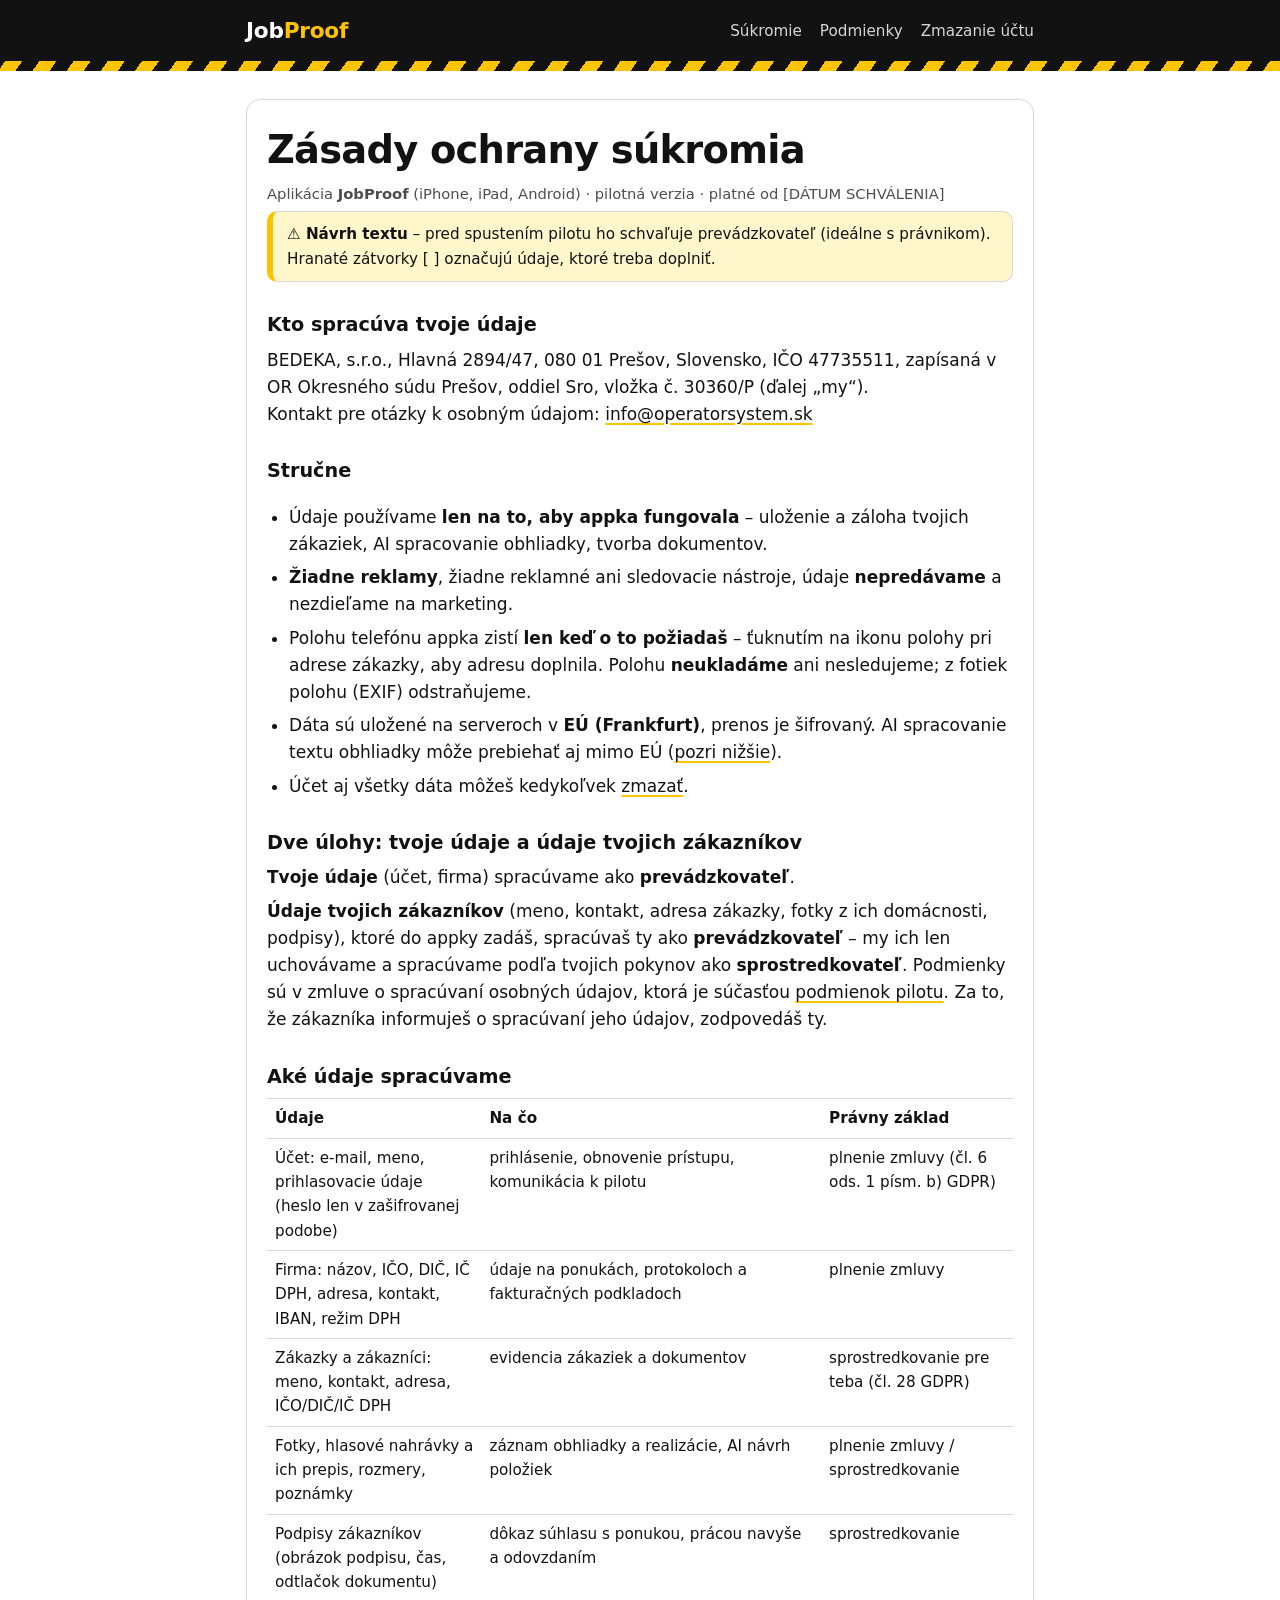
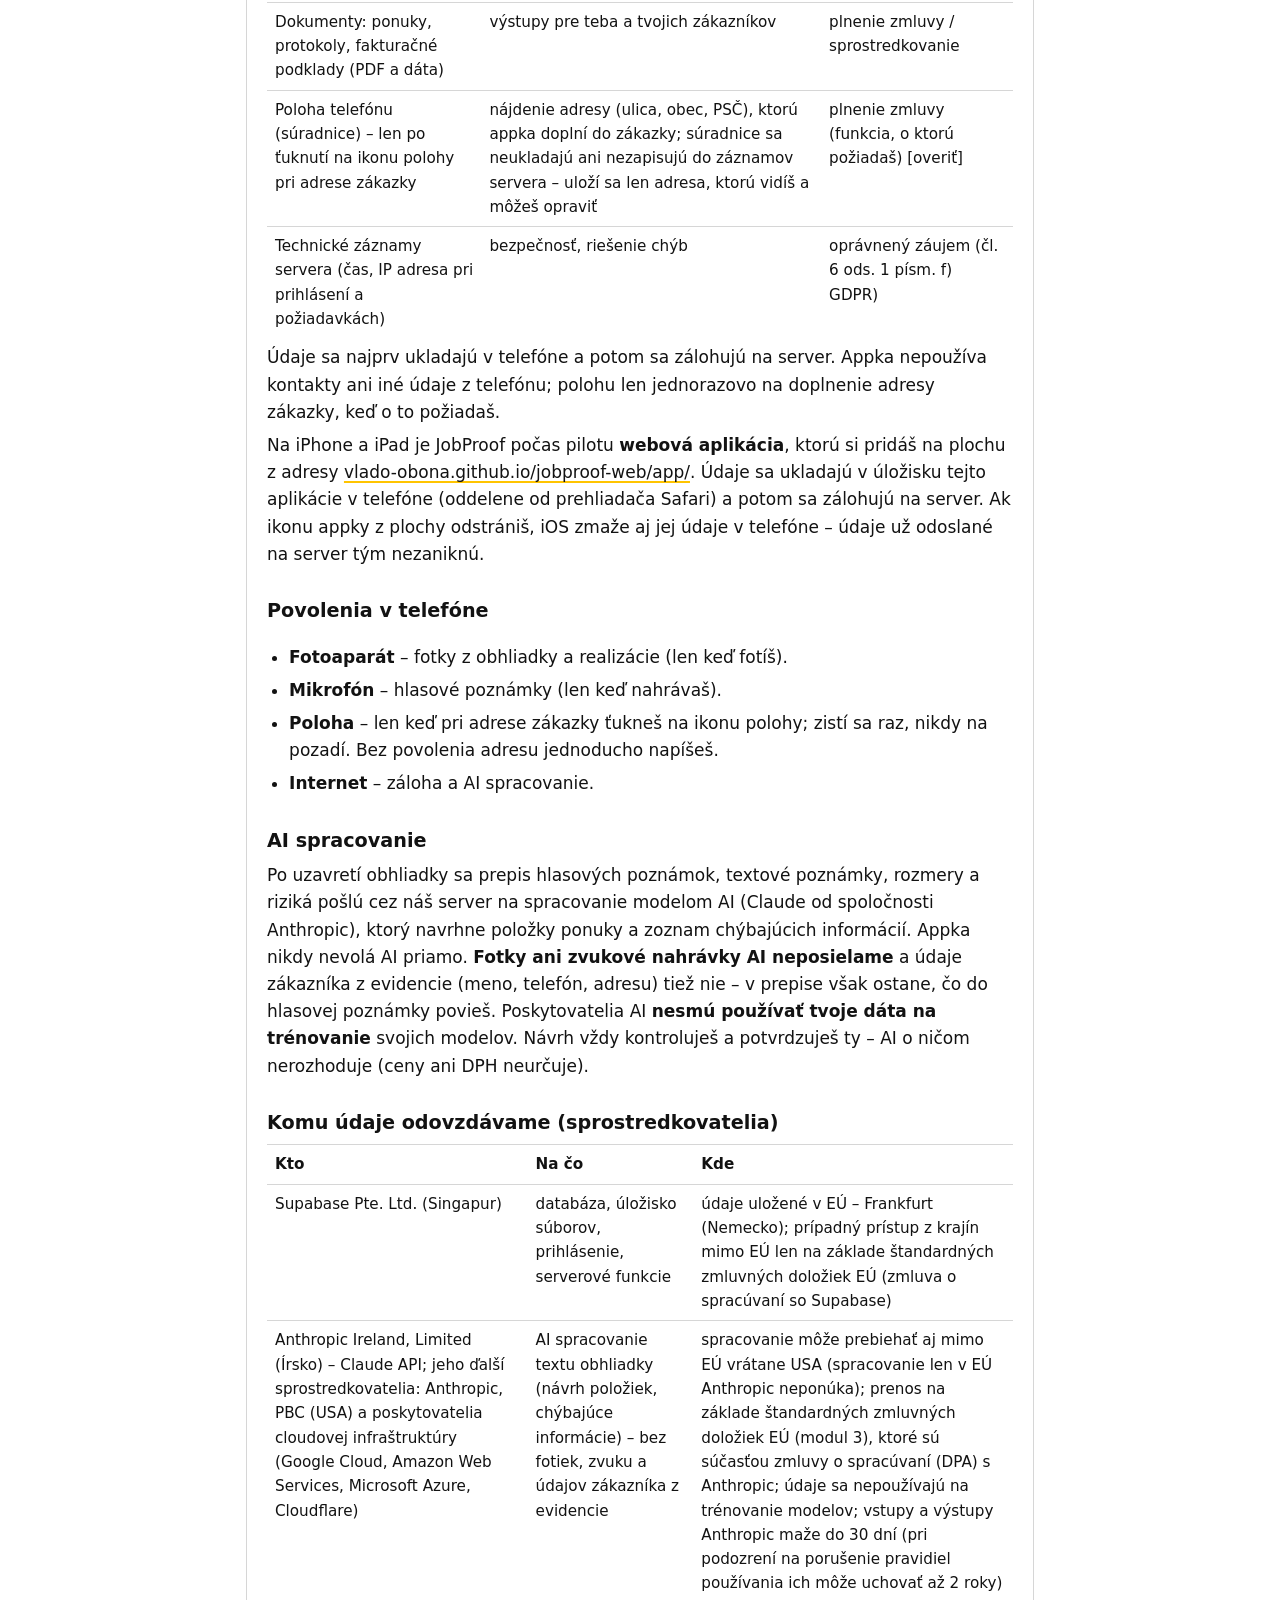
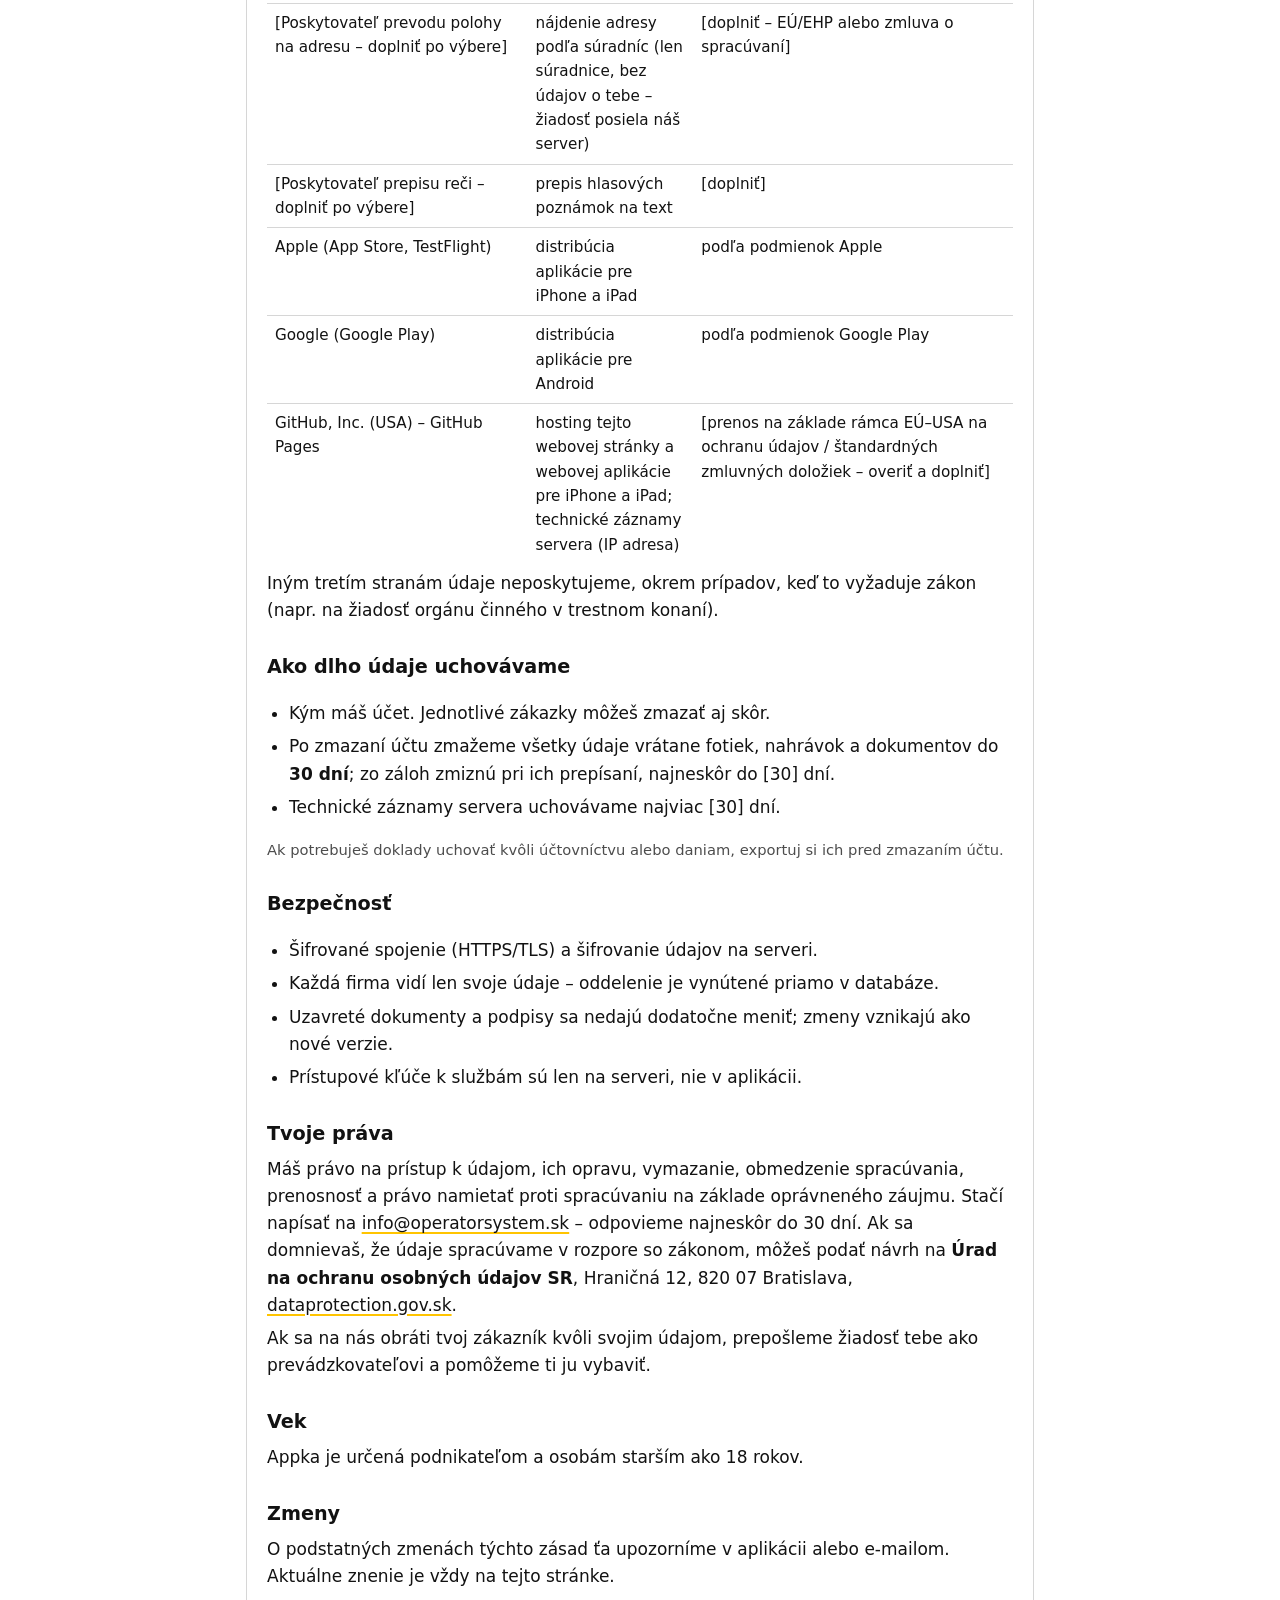
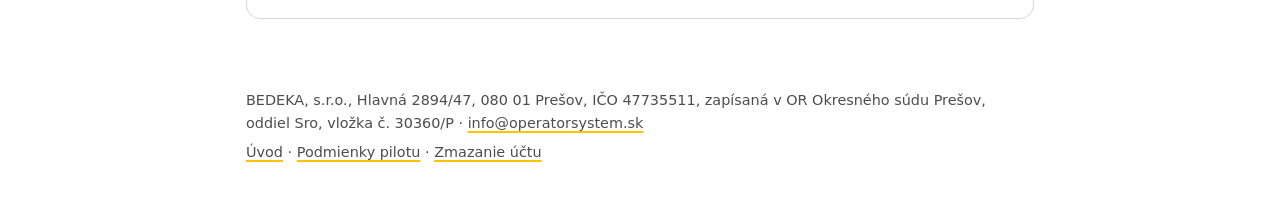
==== sukromie/index.html @ 71c78308 "Merge remote-tracking branch 'origin/main' into ccr-dd66e8f7-szax8w # Conflicts: #	sukromie/index.ht" ====
<!doctype html>
<html lang="sk">
<head>
<meta charset="utf-8">
<meta name="viewport" content="width=device-width, initial-scale=1">
<title>JobProof – zásady ochrany súkromia</title>
<meta name="description" content="Zásady ochrany osobných údajov aplikácie JobProof (BEDEKA, s.r.o.).">
<link rel="stylesheet" href="../assets/style.css">
</head>
<body>
<div class="topbar"><header class="top">
  <a class="logo" href="../">Job<span>Proof</span></a>
  <nav class="links">
    <a href="../sukromie/">Súkromie</a>
    <a href="../vop/">Podmienky</a>
    <a href="../zmazanie-uctu/">Zmazanie účtu</a>
  </nav>
</header></div>
<main>
<div class="card">
<h1>Zásady ochrany súkromia</h1>
<p class="muted">Aplikácia <b>JobProof</b> (iPhone, iPad, Android) · pilotná verzia · platné od [DÁTUM SCHVÁLENIA]</p>
<p class="note"><b>Návrh textu</b> – pred spustením pilotu ho schvaľuje prevádzkovateľ (ideálne s právnikom).
  Hranaté zátvorky [ ] označujú údaje, ktoré treba doplniť.</p>

<h2>Kto spracúva tvoje údaje</h2>
<p>BEDEKA, s.r.o., Hlavná 2894/47, 080 01 Prešov, Slovensko, IČO 47735511, zapísaná v OR Okresného súdu Prešov, oddiel Sro, vložka č. 30360/P (ďalej „my“).<br>
Kontakt pre otázky k osobným údajom: <a href="mailto:info@operatorsystem.sk">info@operatorsystem.sk</a></p>

<h2>Stručne</h2>
<ul>
  <li>Údaje používame <b>len na to, aby appka fungovala</b> – uloženie a záloha tvojich zákaziek, AI spracovanie obhliadky, tvorba dokumentov.</li>
  <li><b>Žiadne reklamy</b>, žiadne reklamné ani sledovacie nástroje, údaje <b>nepredávame</b> a nezdieľame na marketing.</li>
  <li>Polohu telefónu appka zistí <b>len keď o to požiadaš</b> – ťuknutím na ikonu polohy pri adrese zákazky, aby adresu doplnila. Polohu <b>neukladáme</b> ani nesledujeme; z fotiek polohu (EXIF) odstraňujeme.</li>
  <li>Dáta sú uložené na serveroch v <b>EÚ (Frankfurt)</b>, prenos je šifrovaný. AI spracovanie textu obhliadky môže prebiehať aj mimo EÚ (<a href="#ai">pozri nižšie</a>).</li>
  <li>Účet aj všetky dáta môžeš kedykoľvek <a href="../zmazanie-uctu/">zmazať</a>.</li>
</ul>

<h2>Dve úlohy: tvoje údaje a údaje tvojich zákazníkov</h2>
<p><b>Tvoje údaje</b> (účet, firma) spracúvame ako <b>prevádzkovateľ</b>.</p>
<p><b>Údaje tvojich zákazníkov</b> (meno, kontakt, adresa zákazky, fotky z ich domácnosti, podpisy), ktoré do appky zadáš,
  spracúvaš ty ako <b>prevádzkovateľ</b> – my ich len uchovávame a spracúvame podľa tvojich pokynov ako
  <b>sprostredkovateľ</b>. Podmienky sú v zmluve o spracúvaní osobných údajov, ktorá je súčasťou
  <a href="../vop/">podmienok pilotu</a>. Za to, že zákazníka informuješ o spracúvaní jeho údajov, zodpovedáš ty.</p>

<h2>Aké údaje spracúvame</h2>
<div class="table-wrap">
<table>
  <tr><th>Údaje</th><th>Na čo</th><th>Právny základ</th></tr>
  <tr><td>Účet: e-mail, meno, prihlasovacie údaje (heslo len v zašifrovanej podobe)</td><td>prihlásenie, obnovenie prístupu, komunikácia k pilotu</td><td>plnenie zmluvy (čl. 6 ods. 1 písm. b) GDPR)</td></tr>
  <tr><td>Firma: názov, IČO, DIČ, IČ DPH, adresa, kontakt, IBAN, režim DPH</td><td>údaje na ponukách, protokoloch a fakturačných podkladoch</td><td>plnenie zmluvy</td></tr>
  <tr><td>Zákazky a zákazníci: meno, kontakt, adresa, IČO/DIČ/IČ DPH</td><td>evidencia zákaziek a dokumentov</td><td>sprostredkovanie pre teba (čl. 28 GDPR)</td></tr>
  <tr><td>Fotky, hlasové nahrávky a ich prepis, rozmery, poznámky</td><td>záznam obhliadky a realizácie, AI návrh položiek</td><td>plnenie zmluvy / sprostredkovanie</td></tr>
  <tr><td>Podpisy zákazníkov (obrázok podpisu, čas, odtlačok dokumentu)</td><td>dôkaz súhlasu s ponukou, prácou navyše a odovzdaním</td><td>sprostredkovanie</td></tr>
  <tr><td>Dokumenty: ponuky, protokoly, fakturačné podklady (PDF a dáta)</td><td>výstupy pre teba a tvojich zákazníkov</td><td>plnenie zmluvy / sprostredkovanie</td></tr>
  <tr><td>Poloha telefónu (súradnice) – len po ťuknutí na ikonu polohy pri adrese zákazky</td><td>nájdenie adresy (ulica, obec, PSČ), ktorú appka doplní do zákazky; súradnice sa neukladajú ani nezapisujú do záznamov servera – uloží sa len adresa, ktorú vidíš a môžeš opraviť</td><td>plnenie zmluvy (funkcia, o ktorú požiadaš) [overiť]</td></tr>
  <tr><td>Technické záznamy servera (čas, IP adresa pri prihlásení a požiadavkách)</td><td>bezpečnosť, riešenie chýb</td><td>oprávnený záujem (čl. 6 ods. 1 písm. f) GDPR)</td></tr>
</table>
</div>
<p>Údaje sa najprv ukladajú v telefóne a potom sa zálohujú na server. Appka nepoužíva kontakty ani iné údaje z telefónu; polohu len jednorazovo na doplnenie adresy zákazky, keď o to požiadaš.</p>
<p>Na iPhone a iPad je JobProof počas pilotu <b>webová aplikácia</b>, ktorú si pridáš na plochu z adresy
  <a href="../app/">vlado-obona.github.io/jobproof-web/app/</a>. Údaje sa ukladajú v úložisku tejto aplikácie
  v telefóne (oddelene od prehliadača Safari) a potom sa zálohujú na server. Ak ikonu appky z plochy odstrániš,
  iOS zmaže aj jej údaje v telefóne – údaje už odoslané na server tým nezaniknú.</p>

<h2>Povolenia v telefóne</h2>
<ul>
  <li><b>Fotoaparát</b> – fotky z obhliadky a realizácie (len keď fotíš).</li>
  <li><b>Mikrofón</b> – hlasové poznámky (len keď nahrávaš).</li>
  <li><b>Poloha</b> – len keď pri adrese zákazky ťukneš na ikonu polohy; zistí sa raz, nikdy na pozadí. Bez povolenia adresu jednoducho napíšeš.</li>
  <li><b>Internet</b> – záloha a AI spracovanie.</li>
</ul>

<h2 id="ai">AI spracovanie</h2>
<p>Po uzavretí obhliadky sa prepis hlasových poznámok, textové poznámky, rozmery a riziká pošlú cez náš server na
  spracovanie modelom AI (Claude od spoločnosti Anthropic), ktorý navrhne položky ponuky a zoznam chýbajúcich
  informácií. Appka nikdy nevolá AI priamo. <b>Fotky ani zvukové nahrávky AI neposielame</b> a údaje zákazníka
  z evidencie (meno, telefón, adresu) tiež nie – v prepise však ostane, čo do hlasovej poznámky povieš.
  Poskytovatelia AI <b>nesmú používať tvoje dáta na trénovanie</b> svojich modelov. Návrh vždy kontroluješ
  a potvrdzuješ ty – AI o ničom nerozhoduje (ceny ani DPH neurčuje).</p>

<h2>Komu údaje odovzdávame (sprostredkovatelia)</h2>
<div class="table-wrap">
<table>
  <tr><th>Kto</th><th>Na čo</th><th>Kde</th></tr>
  <tr><td>Supabase Pte. Ltd. (Singapur)</td><td>databáza, úložisko súborov, prihlásenie, serverové funkcie</td><td>údaje uložené v EÚ – Frankfurt (Nemecko); prípadný prístup z krajín mimo EÚ len na základe štandardných zmluvných doložiek EÚ (zmluva o spracúvaní so Supabase)</td></tr>
  <tr><td>Anthropic Ireland, Limited (Írsko) – Claude API; jeho ďalší sprostredkovatelia: Anthropic, PBC (USA) a poskytovatelia cloudovej infraštruktúry (Google Cloud, Amazon Web Services, Microsoft Azure, Cloudflare)</td><td>AI spracovanie textu obhliadky (návrh položiek, chýbajúce informácie) – bez fotiek, zvuku a údajov zákazníka z evidencie</td><td>spracovanie môže prebiehať aj mimo EÚ vrátane USA (spracovanie len v EÚ Anthropic neponúka); prenos na základe štandardných zmluvných doložiek EÚ (modul 3), ktoré sú súčasťou zmluvy o spracúvaní (DPA) s Anthropic; údaje sa nepoužívajú na trénovanie modelov; vstupy a výstupy Anthropic maže do 30 dní (pri podozrení na porušenie pravidiel používania ich môže uchovať až 2 roky)</td></tr>
  <tr><td>[Poskytovateľ prevodu polohy na adresu – doplniť po výbere]</td><td>nájdenie adresy podľa súradníc (len súradnice, bez údajov o tebe – žiadosť posiela náš server)</td><td>[doplniť – EÚ/EHP alebo zmluva o spracúvaní]</td></tr>
  <tr><td>[Poskytovateľ prepisu reči – doplniť po výbere]</td><td>prepis hlasových poznámok na text</td><td>[doplniť]</td></tr>
  <tr><td>Apple (App Store, TestFlight)</td><td>distribúcia aplikácie pre iPhone a iPad</td><td>podľa podmienok Apple</td></tr>
  <tr><td>Google (Google Play)</td><td>distribúcia aplikácie pre Android</td><td>podľa podmienok Google Play</td></tr>
  <tr><td>GitHub, Inc. (USA) – GitHub Pages</td><td>hosting tejto webovej stránky a webovej aplikácie pre iPhone a iPad; technické záznamy servera (IP adresa)</td><td>[prenos na základe rámca EÚ–USA na ochranu údajov / štandardných zmluvných doložiek – overiť a doplniť]</td></tr>
</table>
</div>
<p>Iným tretím stranám údaje neposkytujeme, okrem prípadov, keď to vyžaduje zákon (napr. na žiadosť orgánu činného v trestnom konaní).</p>

<h2>Ako dlho údaje uchovávame</h2>
<ul>
  <li>Kým máš účet. Jednotlivé zákazky môžeš zmazať aj skôr.</li>
  <li>Po zmazaní účtu zmažeme všetky údaje vrátane fotiek, nahrávok a dokumentov do <b>30 dní</b>; zo záloh zmiznú pri ich prepísaní, najneskôr do [30] dní.</li>
  <li>Technické záznamy servera uchovávame najviac [30] dní.</li>
</ul>
<p class="muted">Ak potrebuješ doklady uchovať kvôli účtovníctvu alebo daniam, exportuj si ich pred zmazaním účtu.</p>

<h2>Bezpečnosť</h2>
<ul>
  <li>Šifrované spojenie (HTTPS/TLS) a šifrovanie údajov na serveri.</li>
  <li>Každá firma vidí len svoje údaje – oddelenie je vynútené priamo v databáze.</li>
  <li>Uzavreté dokumenty a podpisy sa nedajú dodatočne meniť; zmeny vznikajú ako nové verzie.</li>
  <li>Prístupové kľúče k službám sú len na serveri, nie v aplikácii.</li>
</ul>

<h2>Tvoje práva</h2>
<p>Máš právo na prístup k údajom, ich opravu, vymazanie, obmedzenie spracúvania, prenosnosť a právo namietať proti
  spracúvaniu na základe oprávneného záujmu. Stačí napísať na <a href="mailto:info@operatorsystem.sk">info@operatorsystem.sk</a>
  – odpovieme najneskôr do 30 dní. Ak sa domnievaš, že údaje spracúvame v rozpore so zákonom, môžeš podať návrh na
  <b>Úrad na ochranu osobných údajov SR</b>, Hraničná 12, 820 07 Bratislava, <a href="https://dataprotection.gov.sk">dataprotection.gov.sk</a>.</p>
<p>Ak sa na nás obráti tvoj zákazník kvôli svojim údajom, prepošleme žiadosť tebe ako prevádzkovateľovi a pomôžeme ti ju vybaviť.</p>

<h2>Vek</h2>
<p>Appka je určená podnikateľom a osobám starším ako 18 rokov.</p>

<h2>Zmeny</h2>
<p>O podstatných zmenách týchto zásad ťa upozorníme v aplikácii alebo e-mailom. Aktuálne znenie je vždy na tejto stránke.</p>
</div>
</main>
<footer class="bottom">
  <p>BEDEKA, s.r.o., Hlavná 2894/47, 080 01 Prešov, IČO 47735511, zapísaná v OR Okresného súdu Prešov, oddiel Sro, vložka č. 30360/P · <a href="mailto:info@operatorsystem.sk">info@operatorsystem.sk</a></p>
  <p><a href="../">Úvod</a> · <a href="../vop/">Podmienky pilotu</a> · <a href="../zmazanie-uctu/">Zmazanie účtu</a></p>
</footer>
</body>
</html>
---- assets/style.css ----
/* JobProof – paleta R13 (HANDOFF 4.8): čierna / signálna žltá / biela.
   Pravidlá: na žltej vždy čierny text; nikdy žltý text na bielom (kontrast ~1,6:1);
   žltý text/logo iba na čiernej; odkazy = text v farbe písma so žltým podčiarknutím. */
:root {
  --accent: #ffc400;        /* signálna žltá – tlačidlá, kroky, pásy, podčiarknutia */
  --accent-ink: #121212;    /* text na žltej */
  --accent-hover: #e6b000;
  --bar: #121212;           /* horná lišta (aj v tmavom režime) */
  --bar-ink: #ffffff;
  --bar-muted: #d6d6d6;
  --ink: #121212;
  --muted: #4d4d4d;         /* kontrast 8,5:1 na bielom */
  --bg: #ffffff;
  --card: #ffffff;
  --card-alt: #f2f2f2;
  --line: #d6d6d6;
  --note-bg: #fff6cc;
  --error: #d32f2f;
}
@media (prefers-color-scheme: dark) {
  :root {
    --ink: #ffffff;
    --muted: #bdbdbd;
    --bg: #121212;
    --card: #1e1e1e;
    --card-alt: #1e1e1e;
    --line: #3a3a3a;
    --note-bg: #2a2410;
  }
}
* { box-sizing: border-box; }
html { -webkit-text-size-adjust: 100%; }
body {
  margin: 0;
  font: 17px/1.6 system-ui, -apple-system, "Segoe UI", Roboto, sans-serif;
  color: var(--ink);
  background: var(--bg);
}
a {
  color: var(--ink);
  text-decoration: underline;
  text-decoration-color: var(--accent);
  text-decoration-thickness: 2px;
  text-underline-offset: 3px;
}
a:hover { text-decoration-thickness: 4px; }
/* fokus: v farbe textu (žltý rámik na bielom by bol nečitateľný), žltý len na čiernej lište */
a:focus-visible, .btn:focus-visible { outline: 3px solid var(--ink); outline-offset: 2px; }
.topbar a:focus-visible { outline-color: var(--accent); }

/* horná lišta: čierna + žlto-čierny výstražný pás (len dekor) */
.topbar { background: var(--bar); color: var(--bar-ink); }
.topbar::after {
  content: "";
  display: block;
  height: 10px;
  background: repeating-linear-gradient(-55deg, var(--accent) 0 14px, var(--bar) 14px 28px);
}
header.top, footer.bottom, main { max-width: 820px; margin: 0 auto; padding-left: 16px; padding-right: 16px; }
header.top { display: flex; align-items: center; justify-content: space-between; gap: 12px; padding-top: 14px; padding-bottom: 12px; }
.logo { font-weight: 800; font-size: 1.35rem; letter-spacing: -.01em; color: var(--bar-ink); text-decoration: none; }
.logo span { color: var(--accent); }            /* žltá len na čiernej lište */
nav.links { display: flex; flex-wrap: wrap; justify-content: flex-end; gap: 4px 18px; font-size: .95rem; }
nav.links a { color: var(--bar-muted); text-decoration: none; }
nav.links a:hover { color: var(--accent); }

main { padding-top: 12px; padding-bottom: 40px; }
.card { background: var(--card); border: 1px solid var(--line); border-radius: 14px; padding: 22px 20px; margin: 16px 0; }
h1 { font-size: clamp(1.7rem, 5vw, 2.4rem); line-height: 1.15; margin: 6px 0 10px; letter-spacing: -.02em; }
h2 { font-size: 1.2rem; margin: 28px 0 6px; }
h3 { font-size: 1.02rem; margin: 18px 0 4px; }
p, li { margin: 6px 0; }
ul, ol { padding-left: 1.3em; }
.muted { color: var(--muted); font-size: .92rem; }
.lead { font-size: 1.12rem; color: var(--muted); }
/* upozornenie: nie len farbou – ikona + žltý pás vľavo */
.note { background: var(--note-bg); border: 1px solid var(--line); border-left: 6px solid var(--accent); border-radius: 10px; padding: 10px 14px; font-size: .95rem; color: var(--ink); }
.note::before { content: "⚠\FE0E  "; font-weight: 700; }
.btn {
  display: inline-block;
  background: var(--accent);
  color: var(--accent-ink);
  text-decoration: none;
  font-weight: 700;
  padding: 14px 22px;
  border-radius: 12px;
  min-height: 48px;
}
.btn:hover { background: var(--accent-hover); }
.grid { display: grid; grid-template-columns: repeat(auto-fit, minmax(220px, 1fr)); gap: 12px; }
.grid .card { margin: 0; padding: 16px; background: var(--card-alt); }
.grid h3 { margin-top: 0; }
.steps { counter-reset: s; list-style: none; padding: 0; }
.steps li { counter-increment: s; position: relative; padding-left: 2.2em; margin: 10px 0; }
.steps li::before { content: counter(s); position: absolute; left: 0; top: .05em; width: 1.6em; height: 1.6em; border-radius: 50%; background: var(--accent); color: var(--accent-ink); font-weight: 700; font-size: .85rem; display: grid; place-items: center; }
.table-wrap { overflow-x: auto; }
table { border-collapse: collapse; width: 100%; font-size: .95rem; }
th, td { text-align: left; vertical-align: top; padding: 7px 8px; border-top: 1px solid var(--line); }
th { font-weight: 650; }
footer.bottom { padding-top: 8px; padding-bottom: 32px; color: var(--muted); font-size: .9rem; }
footer.bottom a { color: var(--muted); }
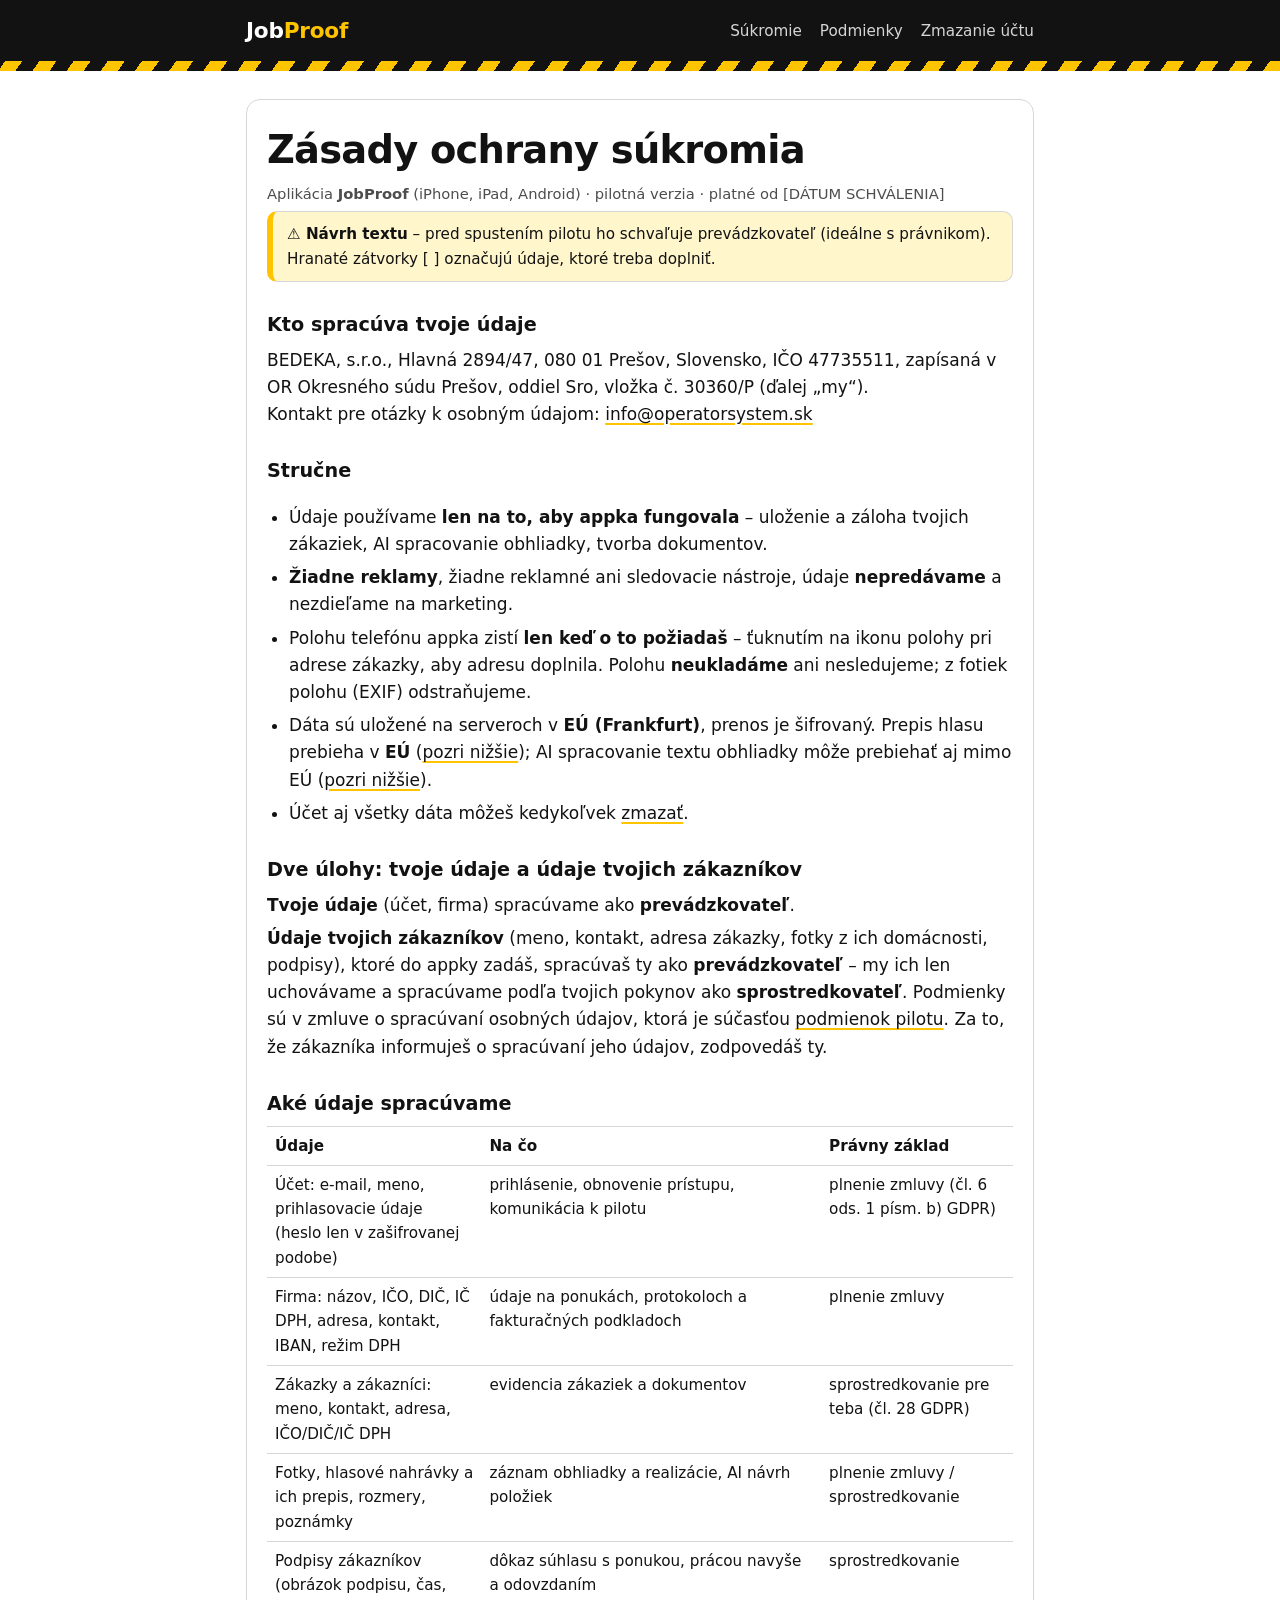
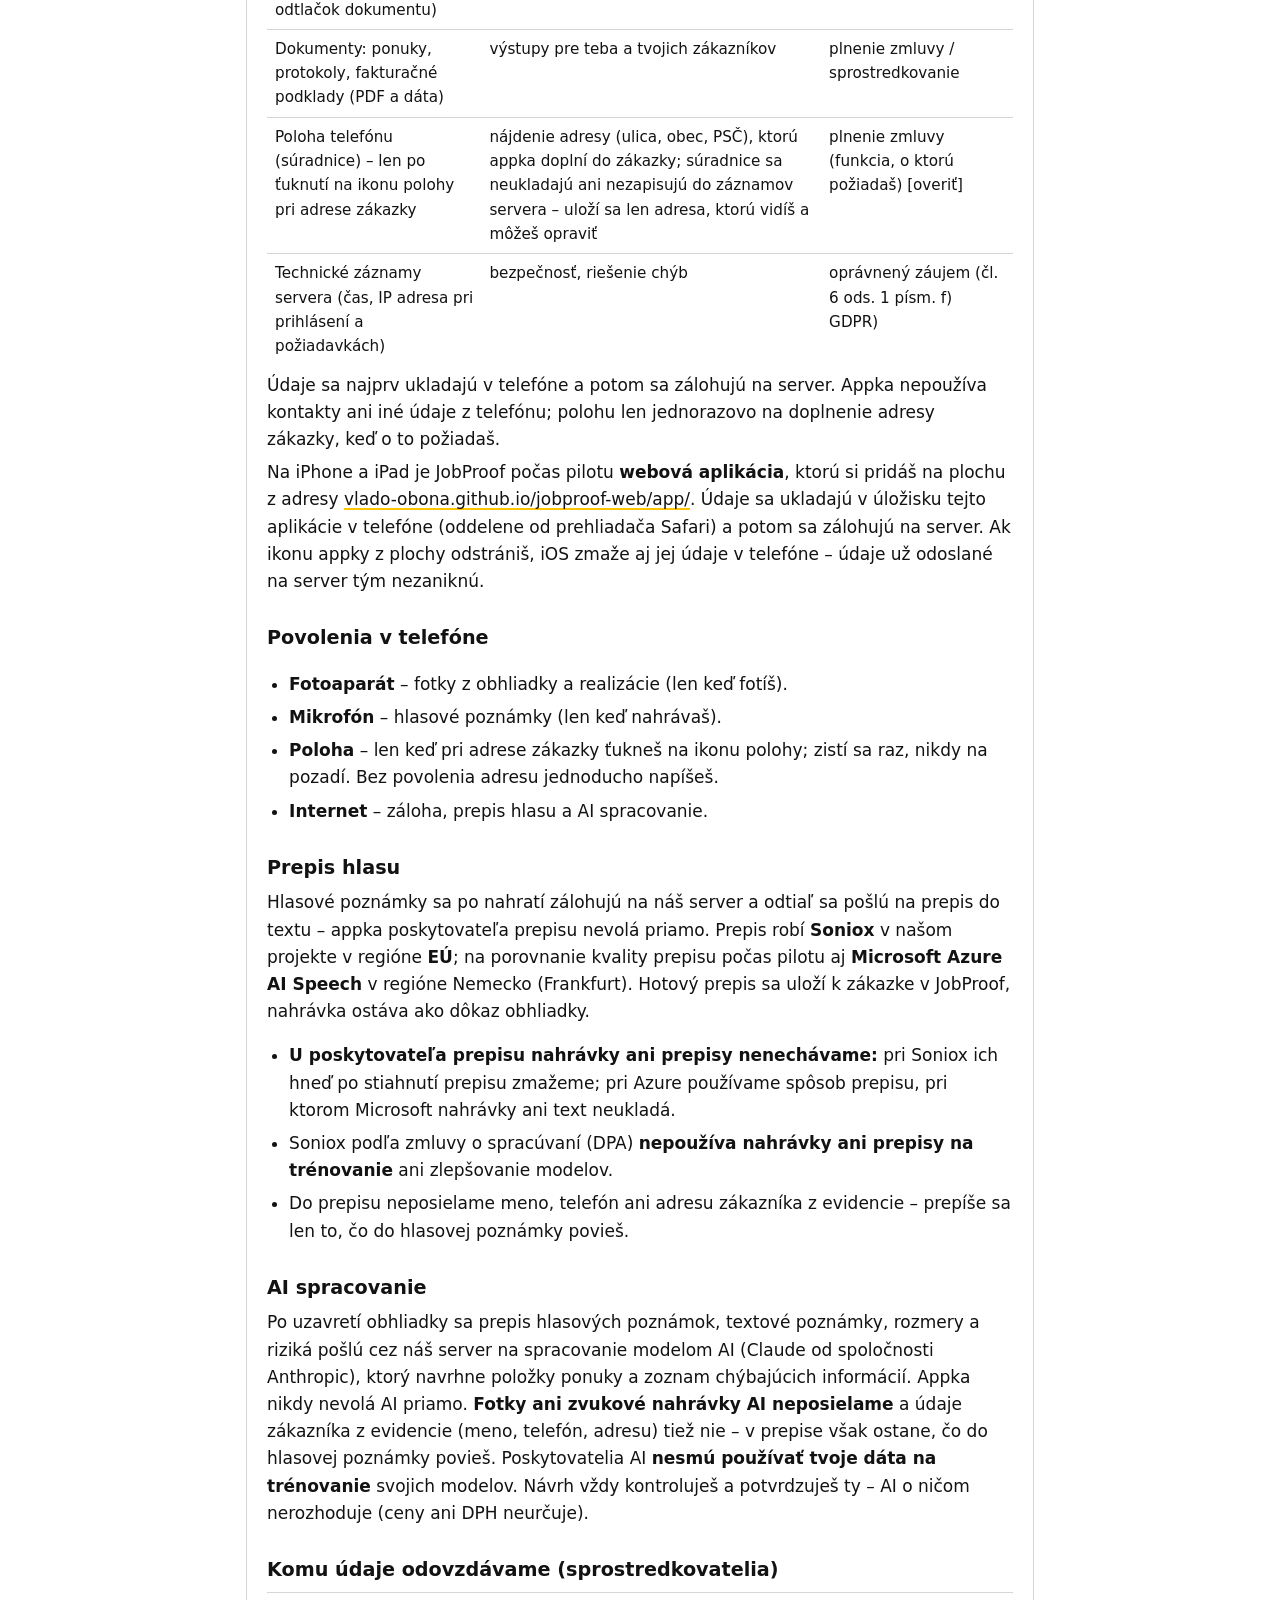
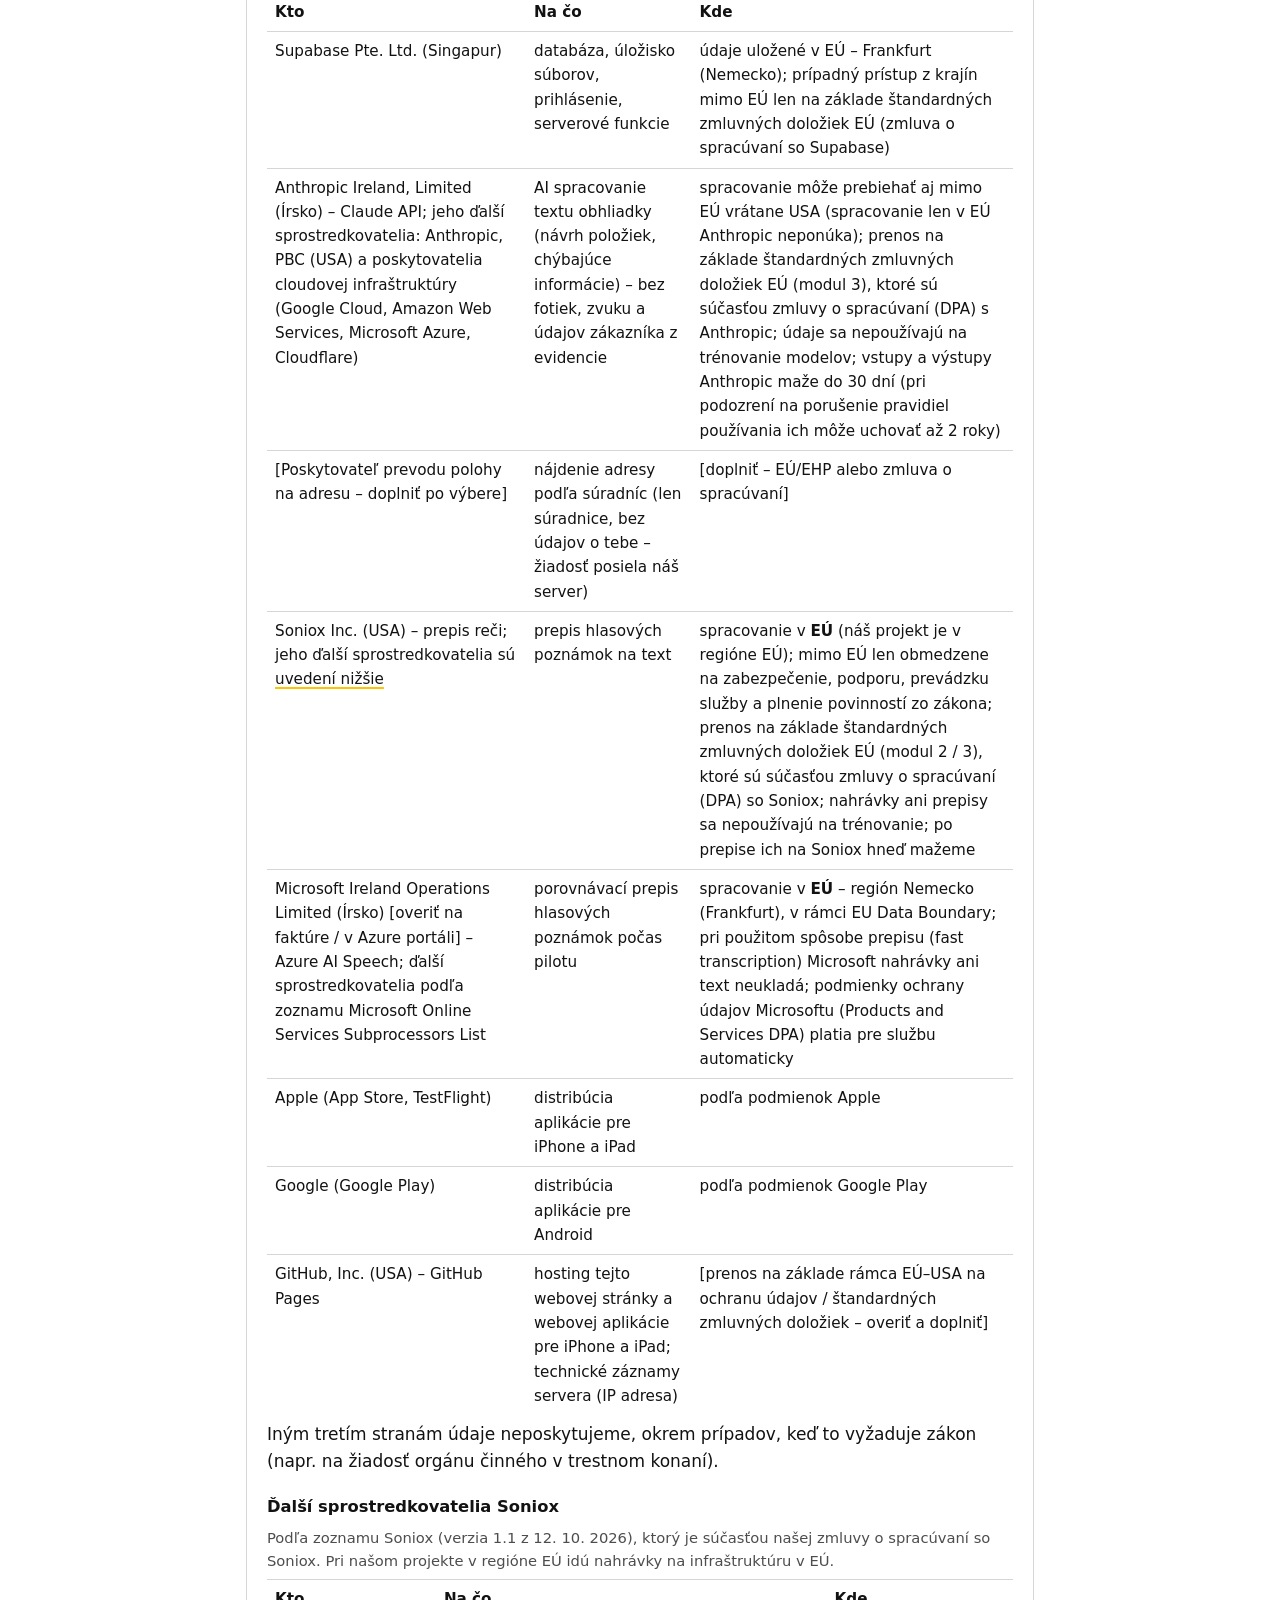
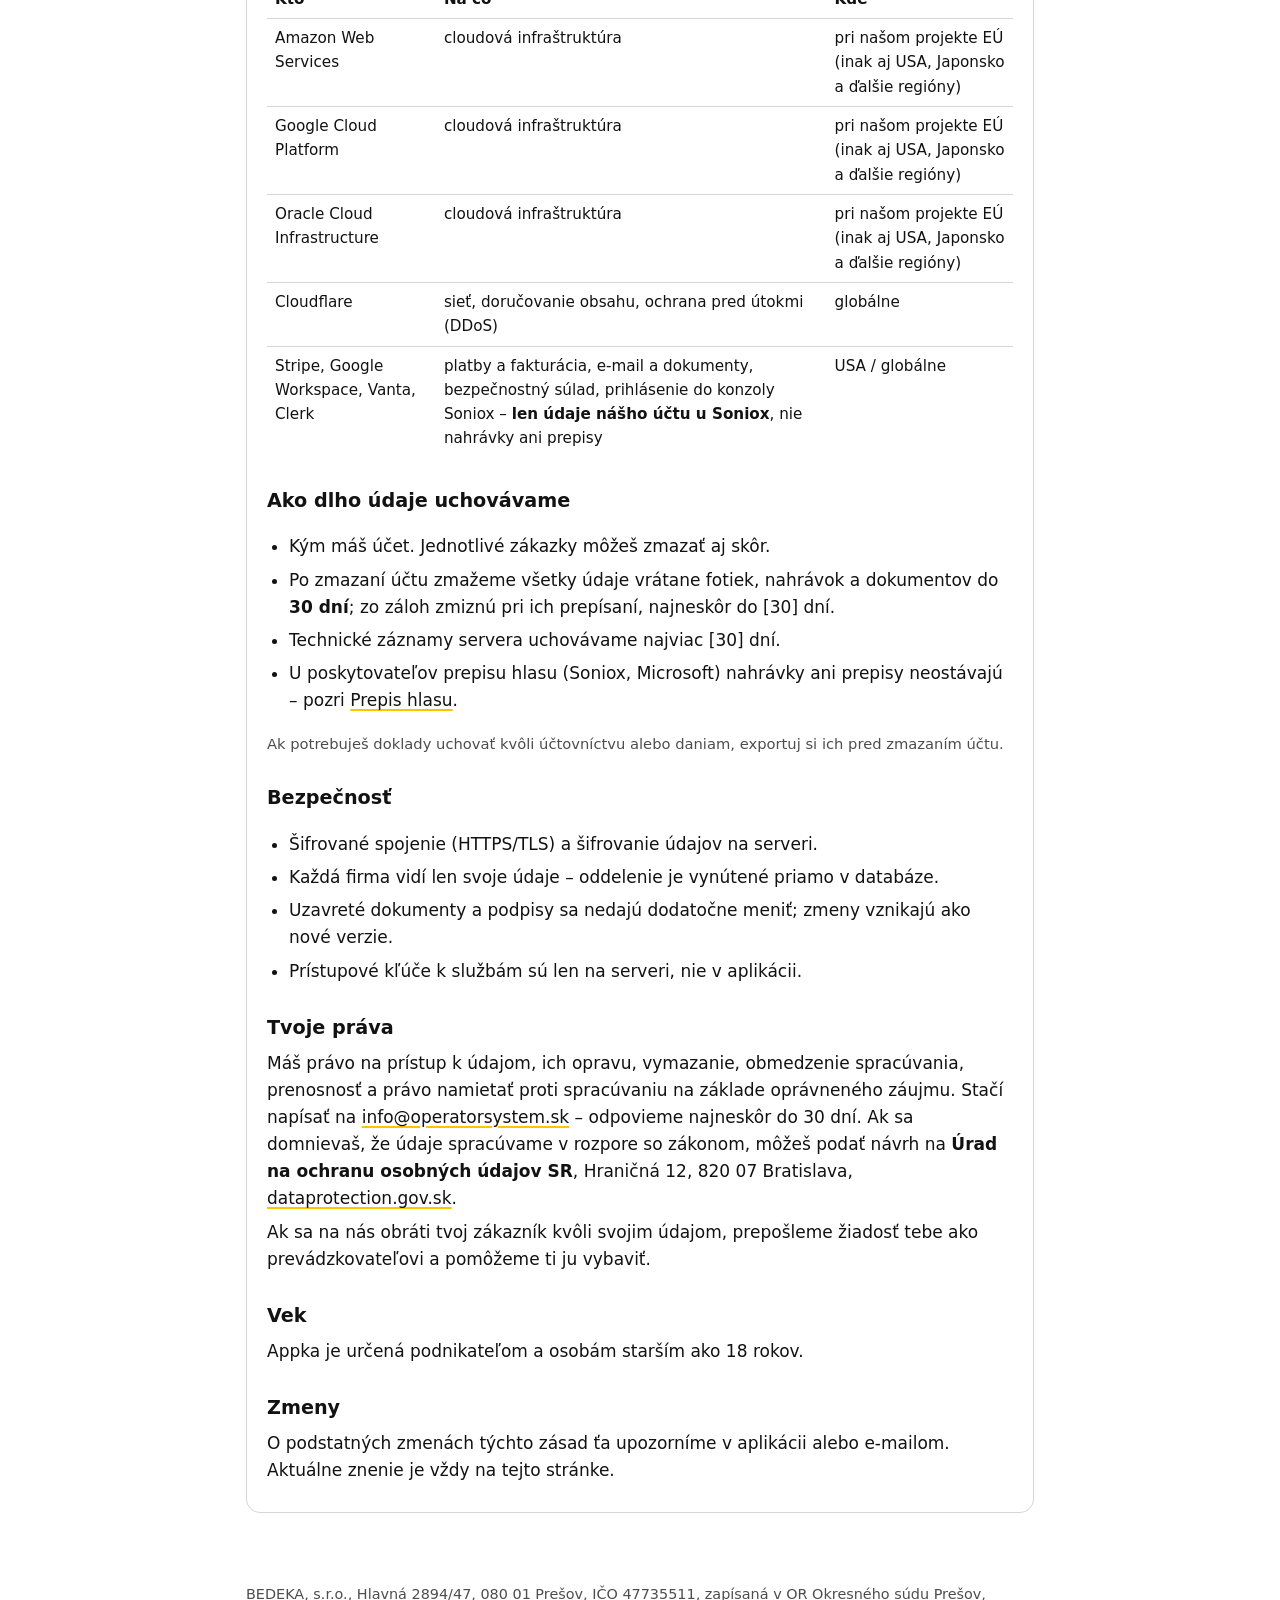
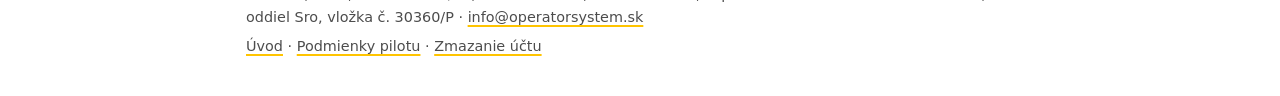
==== commit 8aee31e4: "zásady a podmienky pilotu: prepis hlasu – Soniox (EÚ) a jeho subdodávatelia, Azure (Frankfurt) - zás" ====
--- a/sukromie/index.html
+++ b/sukromie/index.html
@@ -32,7 +32,7 @@
   <li>Údaje používame <b>len na to, aby appka fungovala</b> – uloženie a záloha tvojich zákaziek, AI spracovanie obhliadky, tvorba dokumentov.</li>
   <li><b>Žiadne reklamy</b>, žiadne reklamné ani sledovacie nástroje, údaje <b>nepredávame</b> a nezdieľame na marketing.</li>
   <li>Polohu telefónu appka zistí <b>len keď o to požiadaš</b> – ťuknutím na ikonu polohy pri adrese zákazky, aby adresu doplnila. Polohu <b>neukladáme</b> ani nesledujeme; z fotiek polohu (EXIF) odstraňujeme.</li>
-  <li>Dáta sú uložené na serveroch v <b>EÚ (Frankfurt)</b>, prenos je šifrovaný. AI spracovanie textu obhliadky môže prebiehať aj mimo EÚ (<a href="#ai">pozri nižšie</a>).</li>
+  <li>Dáta sú uložené na serveroch v <b>EÚ (Frankfurt)</b>, prenos je šifrovaný. Prepis hlasu prebieha v <b>EÚ</b> (<a href="#prepis">pozri nižšie</a>); AI spracovanie textu obhliadky môže prebiehať aj mimo EÚ (<a href="#ai">pozri nižšie</a>).</li>
   <li>Účet aj všetky dáta môžeš kedykoľvek <a href="../zmazanie-uctu/">zmazať</a>.</li>
 </ul>
 
@@ -68,7 +68,21 @@
   <li><b>Fotoaparát</b> – fotky z obhliadky a realizácie (len keď fotíš).</li>
   <li><b>Mikrofón</b> – hlasové poznámky (len keď nahrávaš).</li>
   <li><b>Poloha</b> – len keď pri adrese zákazky ťukneš na ikonu polohy; zistí sa raz, nikdy na pozadí. Bez povolenia adresu jednoducho napíšeš.</li>
-  <li><b>Internet</b> – záloha a AI spracovanie.</li>
+  <li><b>Internet</b> – záloha, prepis hlasu a AI spracovanie.</li>
+</ul>
+
+<h2 id="prepis">Prepis hlasu</h2>
+<p>Hlasové poznámky sa po nahratí zálohujú na náš server a odtiaľ sa pošlú na prepis do textu – appka poskytovateľa
+  prepisu nevolá priamo. Prepis robí <b>Soniox</b> v našom projekte v regióne <b>EÚ</b>; na porovnanie kvality
+  prepisu počas pilotu aj <b>Microsoft Azure AI Speech</b> v regióne Nemecko (Frankfurt). Hotový prepis sa uloží
+  k zákazke v JobProof, nahrávka ostáva ako dôkaz obhliadky.</p>
+<ul>
+  <li><b>U poskytovateľa prepisu nahrávky ani prepisy nenechávame:</b> pri Soniox ich hneď po stiahnutí prepisu
+    zmažeme; pri Azure používame spôsob prepisu, pri ktorom Microsoft nahrávky ani text neukladá.</li>
+  <li>Soniox podľa zmluvy o spracúvaní (DPA) <b>nepoužíva nahrávky ani prepisy na trénovanie</b> ani zlepšovanie
+    modelov.</li>
+  <li>Do prepisu neposielame meno, telefón ani adresu zákazníka z evidencie – prepíše sa len to, čo do hlasovej
+    poznámky povieš.</li>
 </ul>
 
 <h2 id="ai">AI spracovanie</h2>
@@ -86,7 +100,8 @@
   <tr><td>Supabase Pte. Ltd. (Singapur)</td><td>databáza, úložisko súborov, prihlásenie, serverové funkcie</td><td>údaje uložené v EÚ – Frankfurt (Nemecko); prípadný prístup z krajín mimo EÚ len na základe štandardných zmluvných doložiek EÚ (zmluva o spracúvaní so Supabase)</td></tr>
   <tr><td>Anthropic Ireland, Limited (Írsko) – Claude API; jeho ďalší sprostredkovatelia: Anthropic, PBC (USA) a poskytovatelia cloudovej infraštruktúry (Google Cloud, Amazon Web Services, Microsoft Azure, Cloudflare)</td><td>AI spracovanie textu obhliadky (návrh položiek, chýbajúce informácie) – bez fotiek, zvuku a údajov zákazníka z evidencie</td><td>spracovanie môže prebiehať aj mimo EÚ vrátane USA (spracovanie len v EÚ Anthropic neponúka); prenos na základe štandardných zmluvných doložiek EÚ (modul 3), ktoré sú súčasťou zmluvy o spracúvaní (DPA) s Anthropic; údaje sa nepoužívajú na trénovanie modelov; vstupy a výstupy Anthropic maže do 30 dní (pri podozrení na porušenie pravidiel používania ich môže uchovať až 2 roky)</td></tr>
   <tr><td>[Poskytovateľ prevodu polohy na adresu – doplniť po výbere]</td><td>nájdenie adresy podľa súradníc (len súradnice, bez údajov o tebe – žiadosť posiela náš server)</td><td>[doplniť – EÚ/EHP alebo zmluva o spracúvaní]</td></tr>
-  <tr><td>[Poskytovateľ prepisu reči – doplniť po výbere]</td><td>prepis hlasových poznámok na text</td><td>[doplniť]</td></tr>
+  <tr><td>Soniox Inc. (USA) – prepis reči; jeho ďalší sprostredkovatelia sú <a href="#soniox">uvedení nižšie</a></td><td>prepis hlasových poznámok na text</td><td>spracovanie v <b>EÚ</b> (náš projekt je v regióne EÚ); mimo EÚ len obmedzene na zabezpečenie, podporu, prevádzku služby a plnenie povinností zo zákona; prenos na základe štandardných zmluvných doložiek EÚ (modul 2 / 3), ktoré sú súčasťou zmluvy o spracúvaní (DPA) so Soniox; nahrávky ani prepisy sa nepoužívajú na trénovanie; po prepise ich na Soniox hneď mažeme</td></tr>
+  <tr><td>Microsoft Ireland Operations Limited (Írsko) [overiť na faktúre / v Azure portáli] – Azure AI Speech; ďalší sprostredkovatelia podľa zoznamu Microsoft Online Services Subprocessors List</td><td>porovnávací prepis hlasových poznámok počas pilotu</td><td>spracovanie v <b>EÚ</b> – región Nemecko (Frankfurt), v rámci EU Data Boundary; pri použitom spôsobe prepisu (fast transcription) Microsoft nahrávky ani text neukladá; podmienky ochrany údajov Microsoftu (Products and Services DPA) platia pre službu automaticky</td></tr>
   <tr><td>Apple (App Store, TestFlight)</td><td>distribúcia aplikácie pre iPhone a iPad</td><td>podľa podmienok Apple</td></tr>
   <tr><td>Google (Google Play)</td><td>distribúcia aplikácie pre Android</td><td>podľa podmienok Google Play</td></tr>
   <tr><td>GitHub, Inc. (USA) – GitHub Pages</td><td>hosting tejto webovej stránky a webovej aplikácie pre iPhone a iPad; technické záznamy servera (IP adresa)</td><td>[prenos na základe rámca EÚ–USA na ochranu údajov / štandardných zmluvných doložiek – overiť a doplniť]</td></tr>
@@ -94,11 +109,26 @@
 </div>
 <p>Iným tretím stranám údaje neposkytujeme, okrem prípadov, keď to vyžaduje zákon (napr. na žiadosť orgánu činného v trestnom konaní).</p>
 
+<h3 id="soniox">Ďalší sprostredkovatelia Soniox</h3>
+<p class="muted">Podľa zoznamu Soniox (verzia 1.1 z 12. 10. 2026), ktorý je súčasťou našej zmluvy o spracúvaní so Soniox.
+  Pri našom projekte v regióne EÚ idú nahrávky na infraštruktúru v EÚ.</p>
+<div class="table-wrap">
+<table>
+  <tr><th>Kto</th><th>Na čo</th><th>Kde</th></tr>
+  <tr><td>Amazon Web Services</td><td>cloudová infraštruktúra</td><td>pri našom projekte EÚ (inak aj USA, Japonsko a ďalšie regióny)</td></tr>
+  <tr><td>Google Cloud Platform</td><td>cloudová infraštruktúra</td><td>pri našom projekte EÚ (inak aj USA, Japonsko a ďalšie regióny)</td></tr>
+  <tr><td>Oracle Cloud Infrastructure</td><td>cloudová infraštruktúra</td><td>pri našom projekte EÚ (inak aj USA, Japonsko a ďalšie regióny)</td></tr>
+  <tr><td>Cloudflare</td><td>sieť, doručovanie obsahu, ochrana pred útokmi (DDoS)</td><td>globálne</td></tr>
+  <tr><td>Stripe, Google Workspace, Vanta, Clerk</td><td>platby a fakturácia, e-mail a dokumenty, bezpečnostný súlad, prihlásenie do konzoly Soniox – <b>len údaje nášho účtu u Soniox</b>, nie nahrávky ani prepisy</td><td>USA / globálne</td></tr>
+</table>
+</div>
+
 <h2>Ako dlho údaje uchovávame</h2>
 <ul>
   <li>Kým máš účet. Jednotlivé zákazky môžeš zmazať aj skôr.</li>
   <li>Po zmazaní účtu zmažeme všetky údaje vrátane fotiek, nahrávok a dokumentov do <b>30 dní</b>; zo záloh zmiznú pri ich prepísaní, najneskôr do [30] dní.</li>
   <li>Technické záznamy servera uchovávame najviac [30] dní.</li>
+  <li>U poskytovateľov prepisu hlasu (Soniox, Microsoft) nahrávky ani prepisy neostávajú – pozri <a href="#prepis">Prepis hlasu</a>.</li>
 </ul>
 <p class="muted">Ak potrebuješ doklady uchovať kvôli účtovníctvu alebo daniam, exportuj si ich pred zmazaním účtu.</p>
 
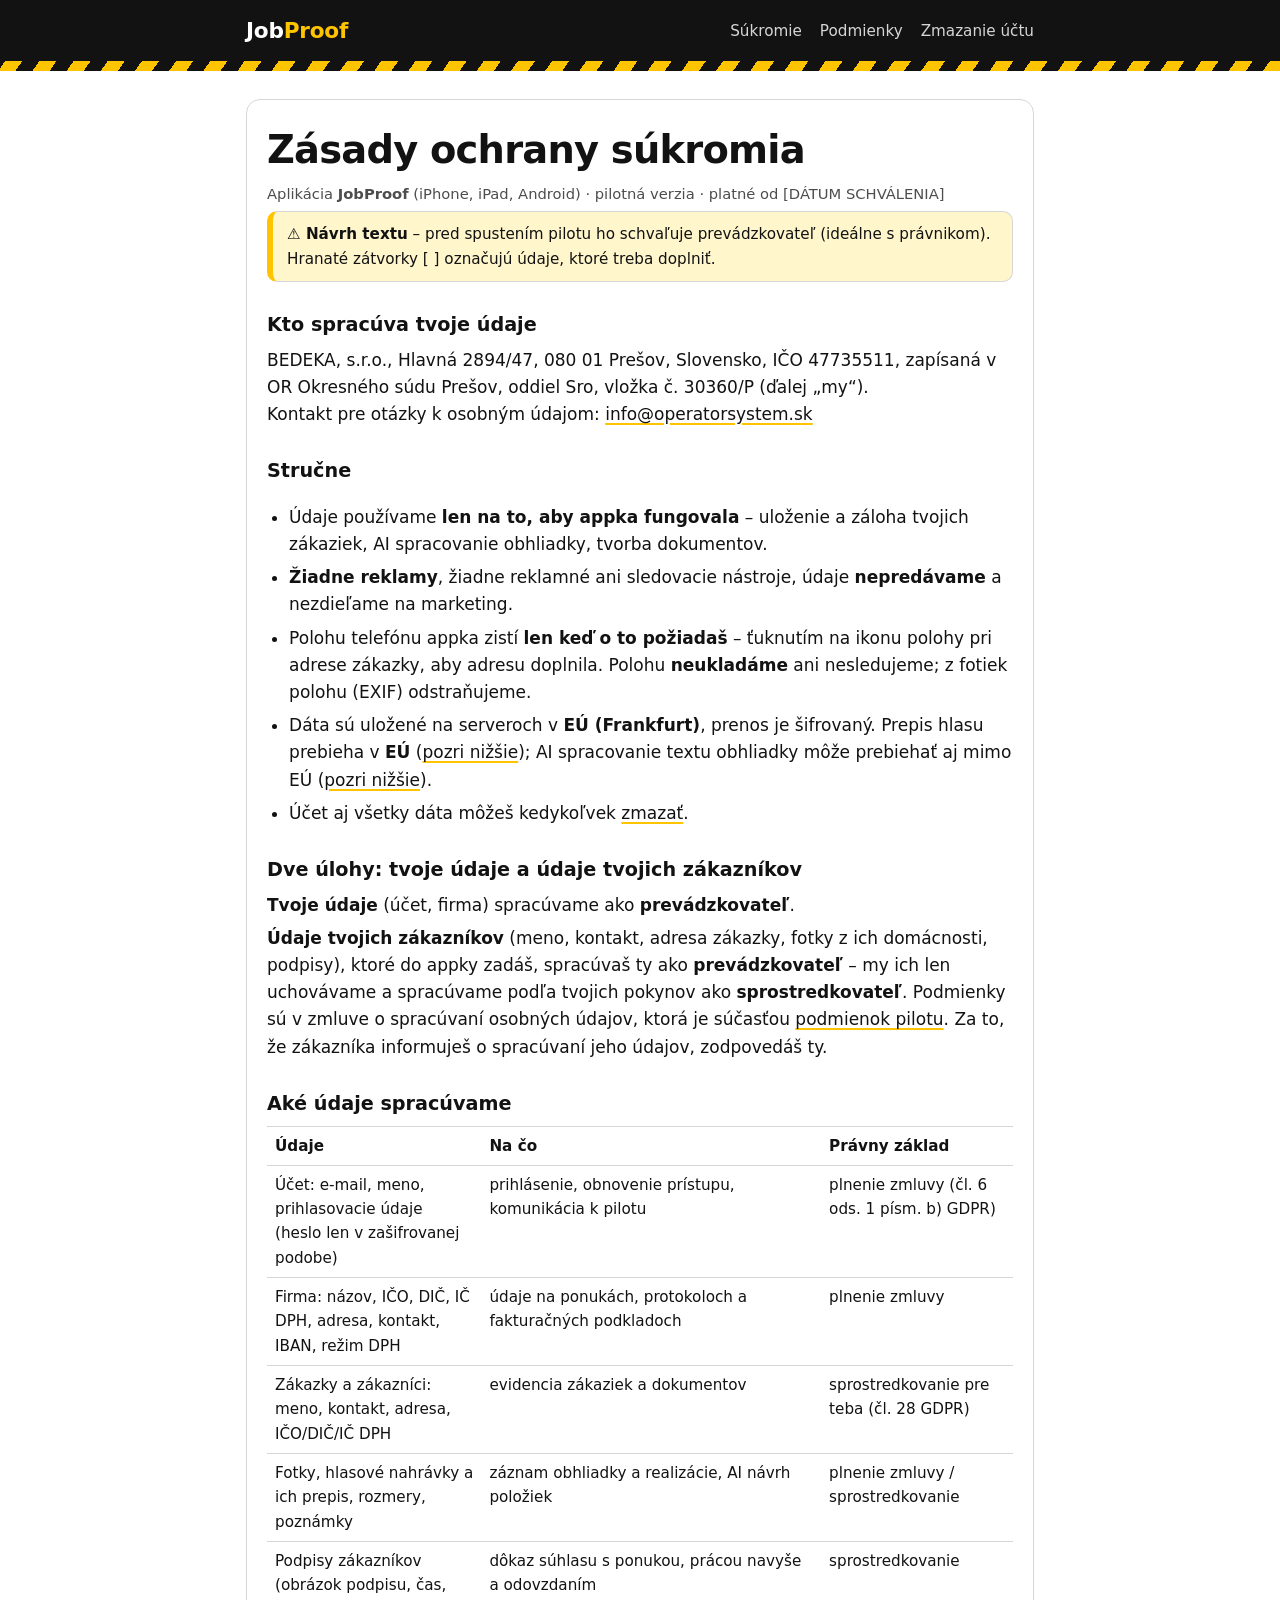
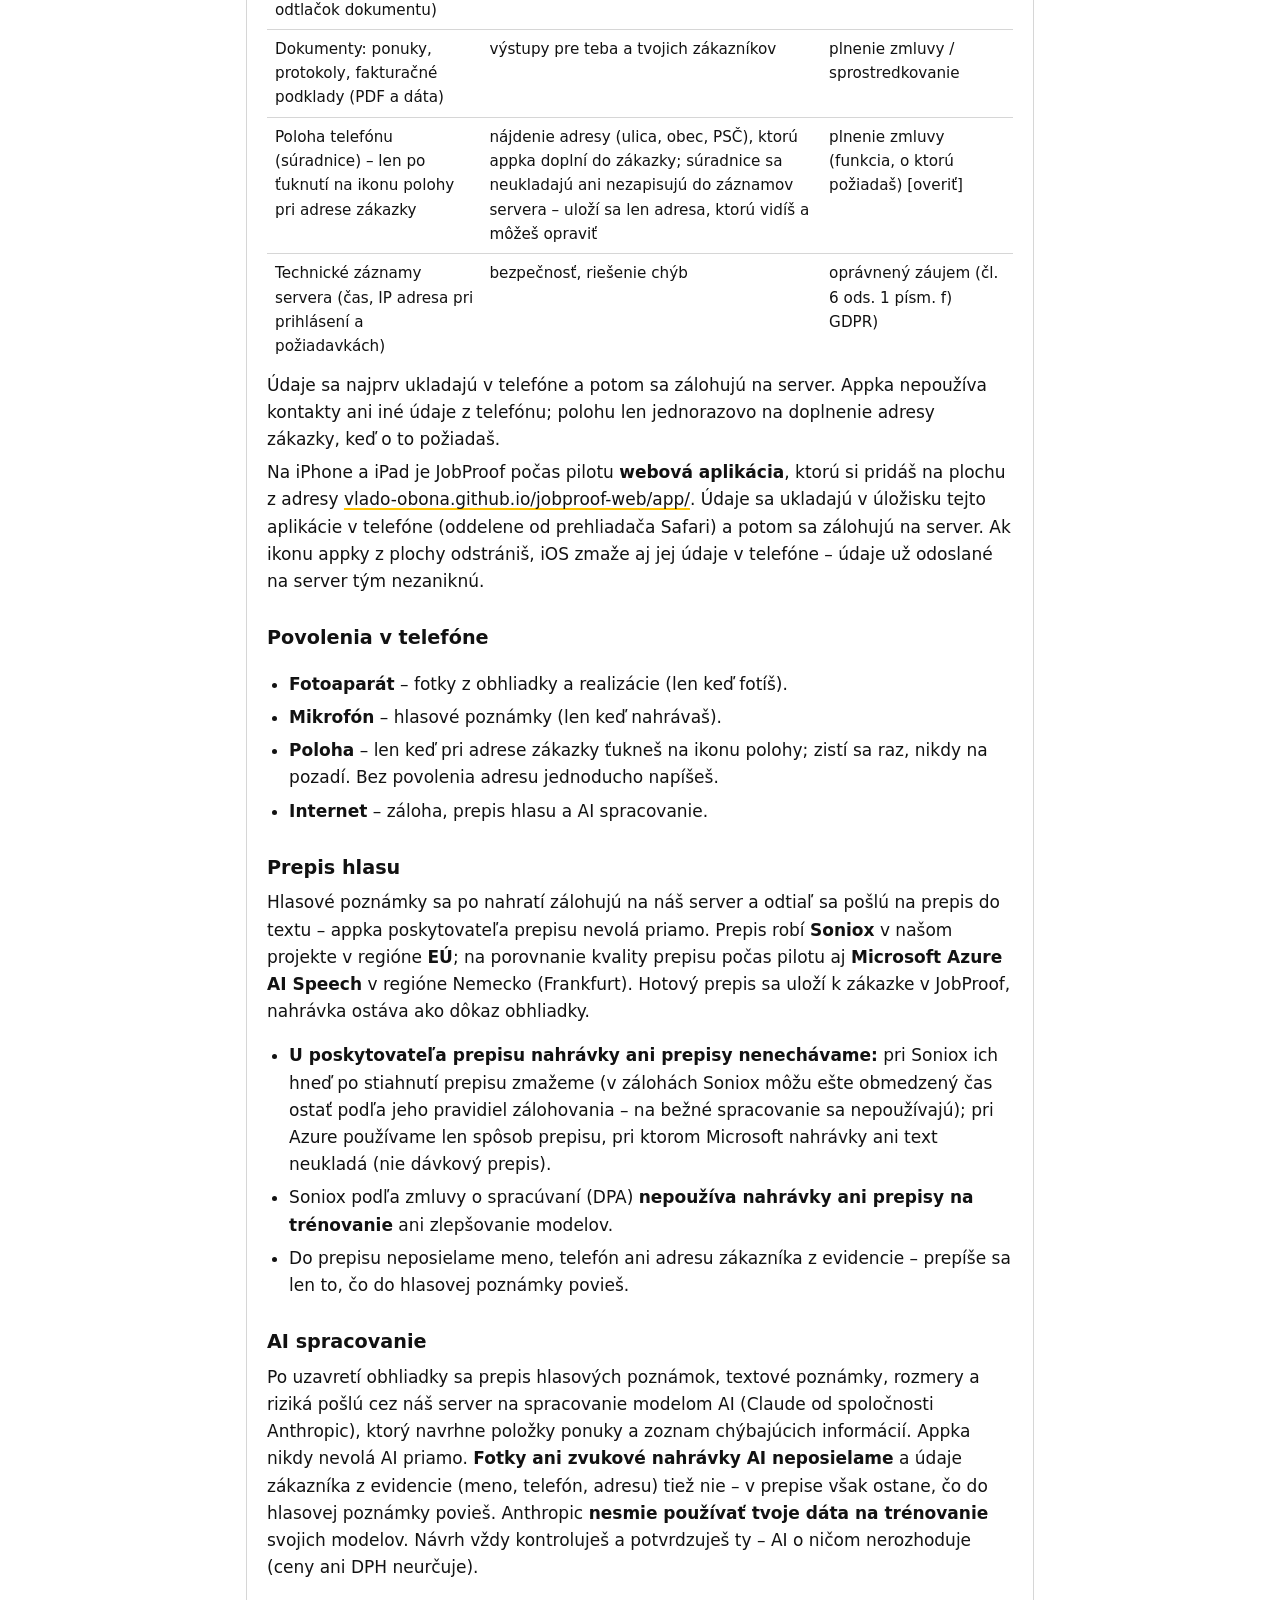
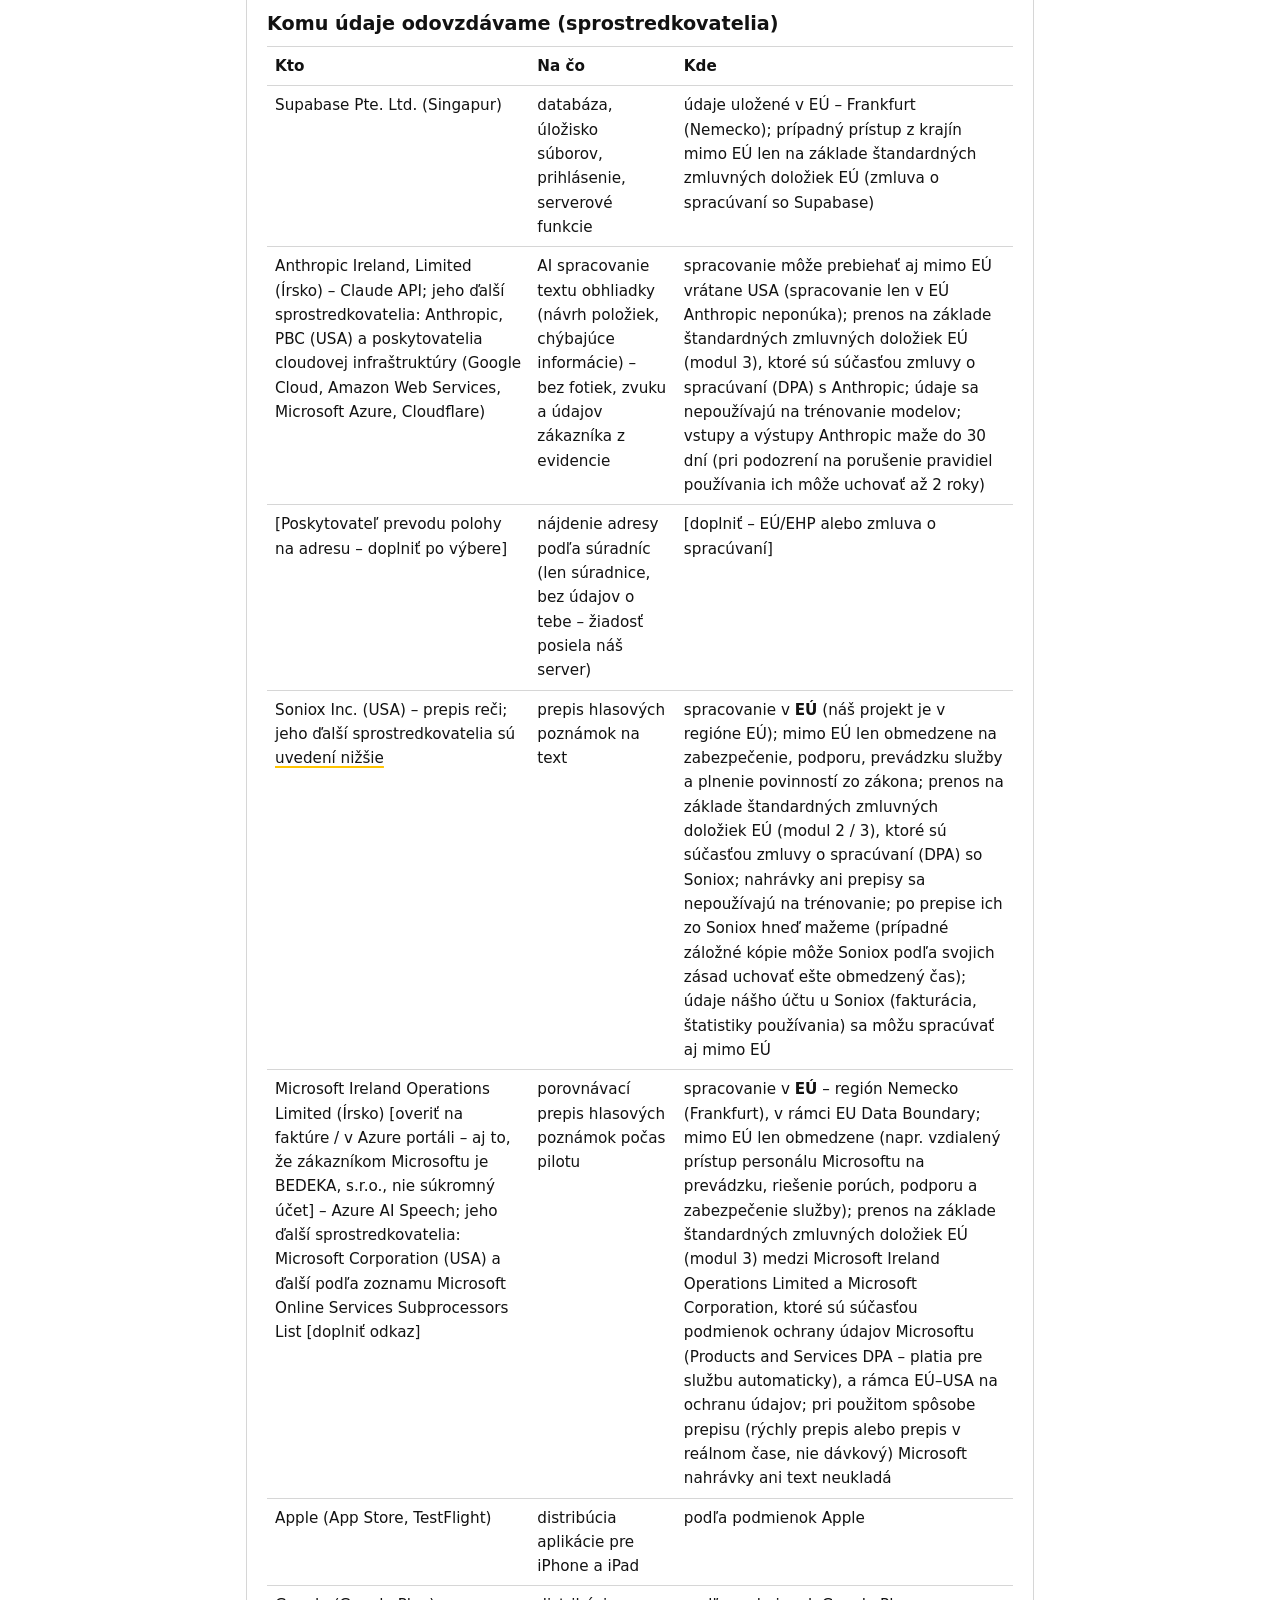
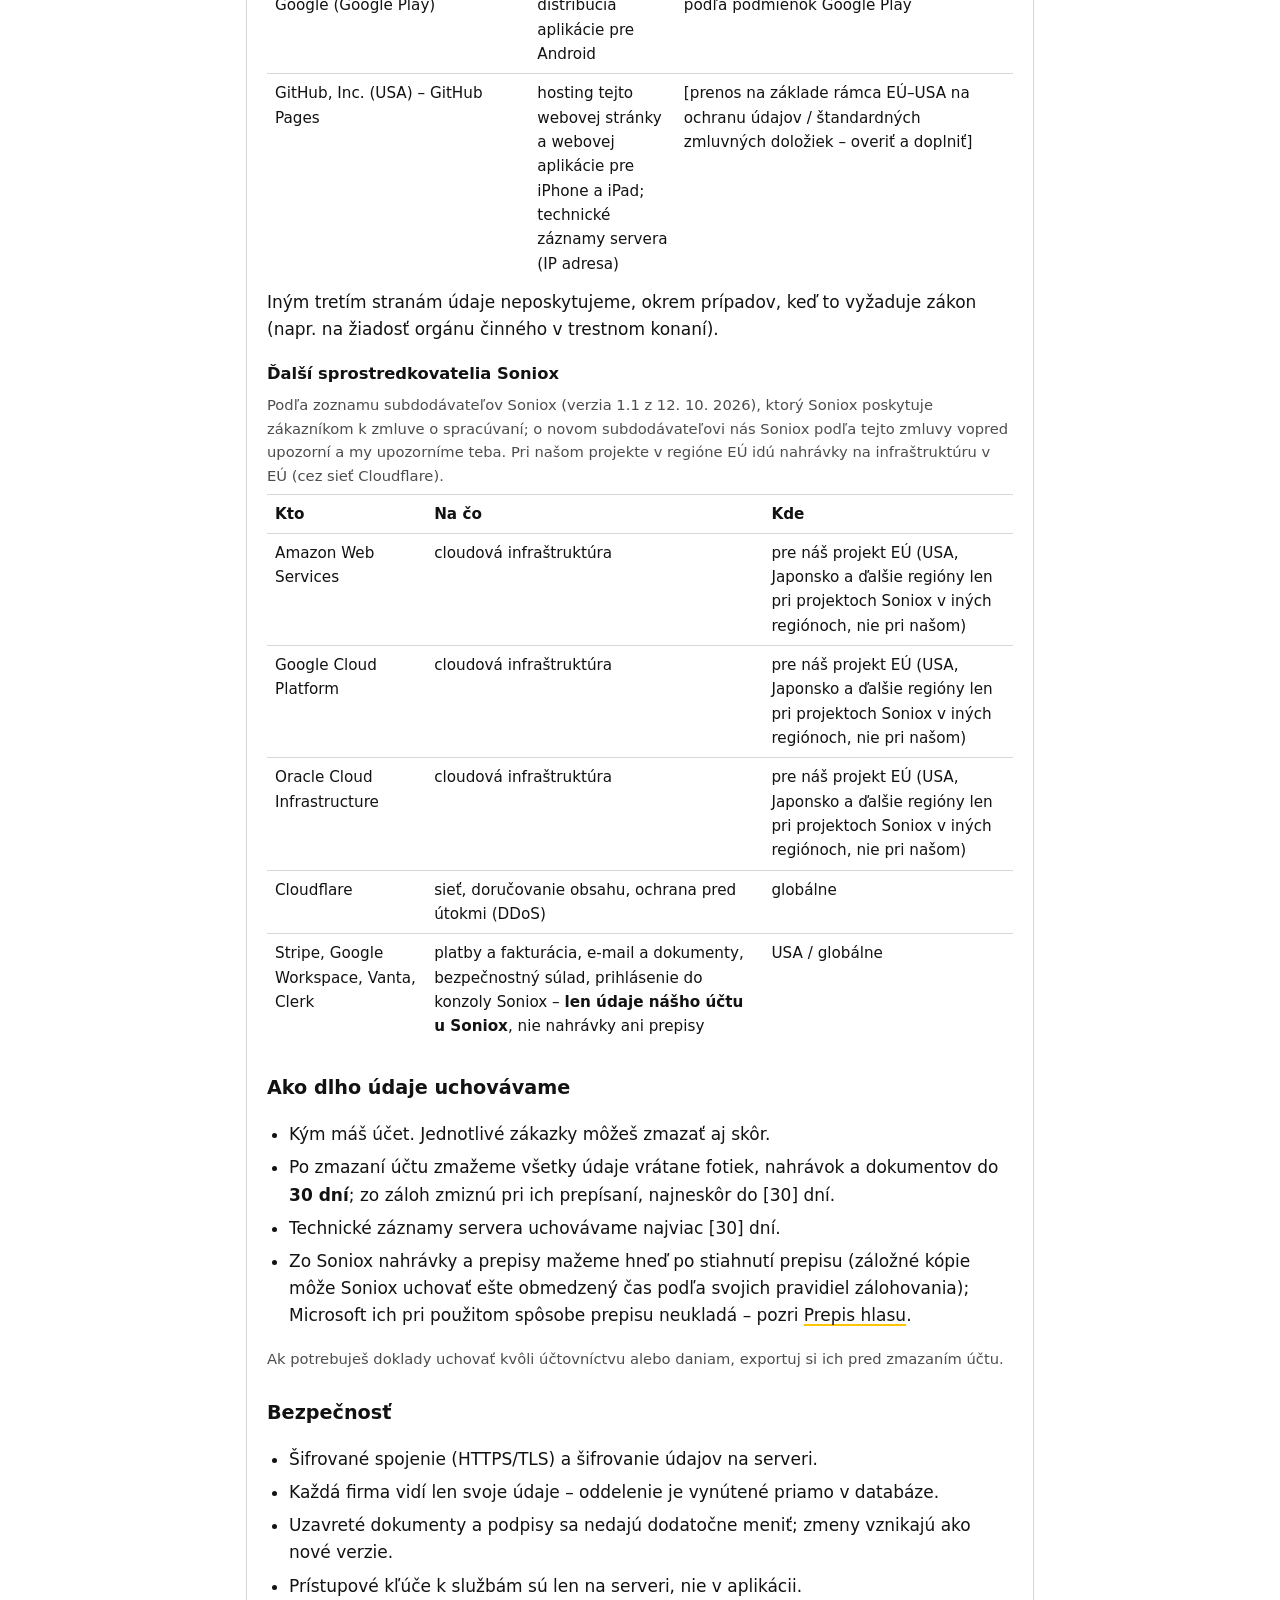
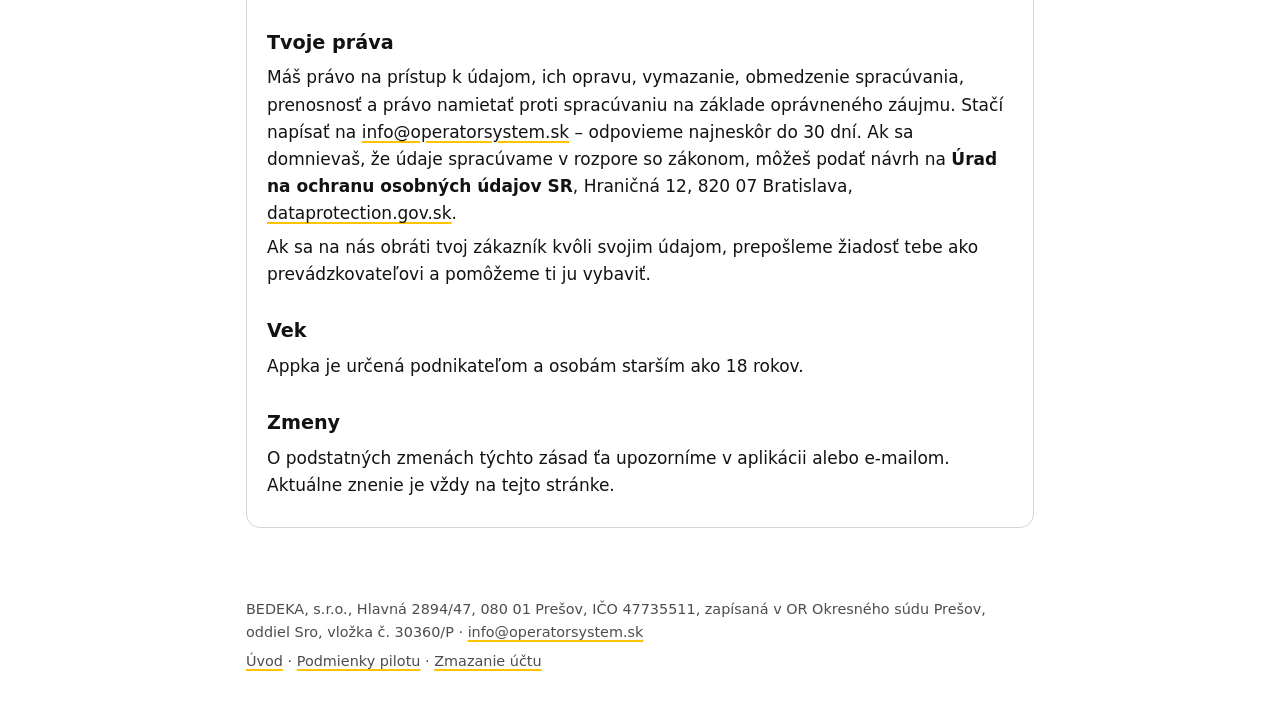
==== commit d84a9091: "zásady a podmienky: opravy po kontrole – zálohy Soniox, prenosy Microsoftu, trénovanie len Anthropic" ====
--- a/sukromie/index.html
+++ b/sukromie/index.html
@@ -78,7 +78,9 @@
   k zákazke v JobProof, nahrávka ostáva ako dôkaz obhliadky.</p>
 <ul>
   <li><b>U poskytovateľa prepisu nahrávky ani prepisy nenechávame:</b> pri Soniox ich hneď po stiahnutí prepisu
-    zmažeme; pri Azure používame spôsob prepisu, pri ktorom Microsoft nahrávky ani text neukladá.</li>
+    zmažeme (v zálohách Soniox môžu ešte obmedzený čas ostať podľa jeho pravidiel zálohovania – na bežné
+    spracovanie sa nepoužívajú); pri Azure používame len spôsob prepisu, pri ktorom Microsoft nahrávky ani text
+    neukladá (nie dávkový prepis).</li>
   <li>Soniox podľa zmluvy o spracúvaní (DPA) <b>nepoužíva nahrávky ani prepisy na trénovanie</b> ani zlepšovanie
     modelov.</li>
   <li>Do prepisu neposielame meno, telefón ani adresu zákazníka z evidencie – prepíše sa len to, čo do hlasovej
@@ -90,7 +92,7 @@
   spracovanie modelom AI (Claude od spoločnosti Anthropic), ktorý navrhne položky ponuky a zoznam chýbajúcich
   informácií. Appka nikdy nevolá AI priamo. <b>Fotky ani zvukové nahrávky AI neposielame</b> a údaje zákazníka
   z evidencie (meno, telefón, adresu) tiež nie – v prepise však ostane, čo do hlasovej poznámky povieš.
-  Poskytovatelia AI <b>nesmú používať tvoje dáta na trénovanie</b> svojich modelov. Návrh vždy kontroluješ
+  Anthropic <b>nesmie používať tvoje dáta na trénovanie</b> svojich modelov. Návrh vždy kontroluješ
   a potvrdzuješ ty – AI o ničom nerozhoduje (ceny ani DPH neurčuje).</p>
 
 <h2>Komu údaje odovzdávame (sprostredkovatelia)</h2>
@@ -100,8 +102,8 @@
   <tr><td>Supabase Pte. Ltd. (Singapur)</td><td>databáza, úložisko súborov, prihlásenie, serverové funkcie</td><td>údaje uložené v EÚ – Frankfurt (Nemecko); prípadný prístup z krajín mimo EÚ len na základe štandardných zmluvných doložiek EÚ (zmluva o spracúvaní so Supabase)</td></tr>
   <tr><td>Anthropic Ireland, Limited (Írsko) – Claude API; jeho ďalší sprostredkovatelia: Anthropic, PBC (USA) a poskytovatelia cloudovej infraštruktúry (Google Cloud, Amazon Web Services, Microsoft Azure, Cloudflare)</td><td>AI spracovanie textu obhliadky (návrh položiek, chýbajúce informácie) – bez fotiek, zvuku a údajov zákazníka z evidencie</td><td>spracovanie môže prebiehať aj mimo EÚ vrátane USA (spracovanie len v EÚ Anthropic neponúka); prenos na základe štandardných zmluvných doložiek EÚ (modul 3), ktoré sú súčasťou zmluvy o spracúvaní (DPA) s Anthropic; údaje sa nepoužívajú na trénovanie modelov; vstupy a výstupy Anthropic maže do 30 dní (pri podozrení na porušenie pravidiel používania ich môže uchovať až 2 roky)</td></tr>
   <tr><td>[Poskytovateľ prevodu polohy na adresu – doplniť po výbere]</td><td>nájdenie adresy podľa súradníc (len súradnice, bez údajov o tebe – žiadosť posiela náš server)</td><td>[doplniť – EÚ/EHP alebo zmluva o spracúvaní]</td></tr>
-  <tr><td>Soniox Inc. (USA) – prepis reči; jeho ďalší sprostredkovatelia sú <a href="#soniox">uvedení nižšie</a></td><td>prepis hlasových poznámok na text</td><td>spracovanie v <b>EÚ</b> (náš projekt je v regióne EÚ); mimo EÚ len obmedzene na zabezpečenie, podporu, prevádzku služby a plnenie povinností zo zákona; prenos na základe štandardných zmluvných doložiek EÚ (modul 2 / 3), ktoré sú súčasťou zmluvy o spracúvaní (DPA) so Soniox; nahrávky ani prepisy sa nepoužívajú na trénovanie; po prepise ich na Soniox hneď mažeme</td></tr>
-  <tr><td>Microsoft Ireland Operations Limited (Írsko) [overiť na faktúre / v Azure portáli] – Azure AI Speech; ďalší sprostredkovatelia podľa zoznamu Microsoft Online Services Subprocessors List</td><td>porovnávací prepis hlasových poznámok počas pilotu</td><td>spracovanie v <b>EÚ</b> – región Nemecko (Frankfurt), v rámci EU Data Boundary; pri použitom spôsobe prepisu (fast transcription) Microsoft nahrávky ani text neukladá; podmienky ochrany údajov Microsoftu (Products and Services DPA) platia pre službu automaticky</td></tr>
+  <tr><td>Soniox Inc. (USA) – prepis reči; jeho ďalší sprostredkovatelia sú <a href="#soniox">uvedení nižšie</a></td><td>prepis hlasových poznámok na text</td><td>spracovanie v <b>EÚ</b> (náš projekt je v regióne EÚ); mimo EÚ len obmedzene na zabezpečenie, podporu, prevádzku služby a plnenie povinností zo zákona; prenos na základe štandardných zmluvných doložiek EÚ (modul 2 / 3), ktoré sú súčasťou zmluvy o spracúvaní (DPA) so Soniox; nahrávky ani prepisy sa nepoužívajú na trénovanie; po prepise ich zo Soniox hneď mažeme (prípadné záložné kópie môže Soniox podľa svojich zásad uchovať ešte obmedzený čas); údaje nášho účtu u Soniox (fakturácia, štatistiky používania) sa môžu spracúvať aj mimo EÚ</td></tr>
+  <tr><td>Microsoft Ireland Operations Limited (Írsko) [overiť na faktúre / v Azure portáli – aj to, že zákazníkom Microsoftu je BEDEKA, s.r.o., nie súkromný účet] – Azure AI Speech; jeho ďalší sprostredkovatelia: Microsoft Corporation (USA) a ďalší podľa zoznamu Microsoft Online Services Subprocessors List [doplniť odkaz]</td><td>porovnávací prepis hlasových poznámok počas pilotu</td><td>spracovanie v <b>EÚ</b> – región Nemecko (Frankfurt), v rámci EU Data Boundary; mimo EÚ len obmedzene (napr. vzdialený prístup personálu Microsoftu na prevádzku, riešenie porúch, podporu a zabezpečenie služby); prenos na základe štandardných zmluvných doložiek EÚ (modul 3) medzi Microsoft Ireland Operations Limited a Microsoft Corporation, ktoré sú súčasťou podmienok ochrany údajov Microsoftu (Products and Services DPA – platia pre službu automaticky), a rámca EÚ–USA na ochranu údajov; pri použitom spôsobe prepisu (rýchly prepis alebo prepis v reálnom čase, nie dávkový) Microsoft nahrávky ani text neukladá</td></tr>
   <tr><td>Apple (App Store, TestFlight)</td><td>distribúcia aplikácie pre iPhone a iPad</td><td>podľa podmienok Apple</td></tr>
   <tr><td>Google (Google Play)</td><td>distribúcia aplikácie pre Android</td><td>podľa podmienok Google Play</td></tr>
   <tr><td>GitHub, Inc. (USA) – GitHub Pages</td><td>hosting tejto webovej stránky a webovej aplikácie pre iPhone a iPad; technické záznamy servera (IP adresa)</td><td>[prenos na základe rámca EÚ–USA na ochranu údajov / štandardných zmluvných doložiek – overiť a doplniť]</td></tr>
@@ -110,14 +112,15 @@
 <p>Iným tretím stranám údaje neposkytujeme, okrem prípadov, keď to vyžaduje zákon (napr. na žiadosť orgánu činného v trestnom konaní).</p>
 
 <h3 id="soniox">Ďalší sprostredkovatelia Soniox</h3>
-<p class="muted">Podľa zoznamu Soniox (verzia 1.1 z 12. 10. 2026), ktorý je súčasťou našej zmluvy o spracúvaní so Soniox.
-  Pri našom projekte v regióne EÚ idú nahrávky na infraštruktúru v EÚ.</p>
+<p class="muted">Podľa zoznamu subdodávateľov Soniox (verzia 1.1 z 12. 10. 2026), ktorý Soniox poskytuje zákazníkom k zmluve
+  o spracúvaní; o novom subdodávateľovi nás Soniox podľa tejto zmluvy vopred upozorní a my upozorníme teba.
+  Pri našom projekte v regióne EÚ idú nahrávky na infraštruktúru v EÚ (cez sieť Cloudflare).</p>
 <div class="table-wrap">
 <table>
   <tr><th>Kto</th><th>Na čo</th><th>Kde</th></tr>
-  <tr><td>Amazon Web Services</td><td>cloudová infraštruktúra</td><td>pri našom projekte EÚ (inak aj USA, Japonsko a ďalšie regióny)</td></tr>
-  <tr><td>Google Cloud Platform</td><td>cloudová infraštruktúra</td><td>pri našom projekte EÚ (inak aj USA, Japonsko a ďalšie regióny)</td></tr>
-  <tr><td>Oracle Cloud Infrastructure</td><td>cloudová infraštruktúra</td><td>pri našom projekte EÚ (inak aj USA, Japonsko a ďalšie regióny)</td></tr>
+  <tr><td>Amazon Web Services</td><td>cloudová infraštruktúra</td><td>pre náš projekt EÚ (USA, Japonsko a ďalšie regióny len pri projektoch Soniox v iných regiónoch, nie pri našom)</td></tr>
+  <tr><td>Google Cloud Platform</td><td>cloudová infraštruktúra</td><td>pre náš projekt EÚ (USA, Japonsko a ďalšie regióny len pri projektoch Soniox v iných regiónoch, nie pri našom)</td></tr>
+  <tr><td>Oracle Cloud Infrastructure</td><td>cloudová infraštruktúra</td><td>pre náš projekt EÚ (USA, Japonsko a ďalšie regióny len pri projektoch Soniox v iných regiónoch, nie pri našom)</td></tr>
   <tr><td>Cloudflare</td><td>sieť, doručovanie obsahu, ochrana pred útokmi (DDoS)</td><td>globálne</td></tr>
   <tr><td>Stripe, Google Workspace, Vanta, Clerk</td><td>platby a fakturácia, e-mail a dokumenty, bezpečnostný súlad, prihlásenie do konzoly Soniox – <b>len údaje nášho účtu u Soniox</b>, nie nahrávky ani prepisy</td><td>USA / globálne</td></tr>
 </table>
@@ -128,7 +131,7 @@
   <li>Kým máš účet. Jednotlivé zákazky môžeš zmazať aj skôr.</li>
   <li>Po zmazaní účtu zmažeme všetky údaje vrátane fotiek, nahrávok a dokumentov do <b>30 dní</b>; zo záloh zmiznú pri ich prepísaní, najneskôr do [30] dní.</li>
   <li>Technické záznamy servera uchovávame najviac [30] dní.</li>
-  <li>U poskytovateľov prepisu hlasu (Soniox, Microsoft) nahrávky ani prepisy neostávajú – pozri <a href="#prepis">Prepis hlasu</a>.</li>
+  <li>Zo Soniox nahrávky a prepisy mažeme hneď po stiahnutí prepisu (záložné kópie môže Soniox uchovať ešte obmedzený čas podľa svojich pravidiel zálohovania); Microsoft ich pri použitom spôsobe prepisu neukladá – pozri <a href="#prepis">Prepis hlasu</a>.</li>
 </ul>
 <p class="muted">Ak potrebuješ doklady uchovať kvôli účtovníctvu alebo daniam, exportuj si ich pred zmazaním účtu.</p>
 
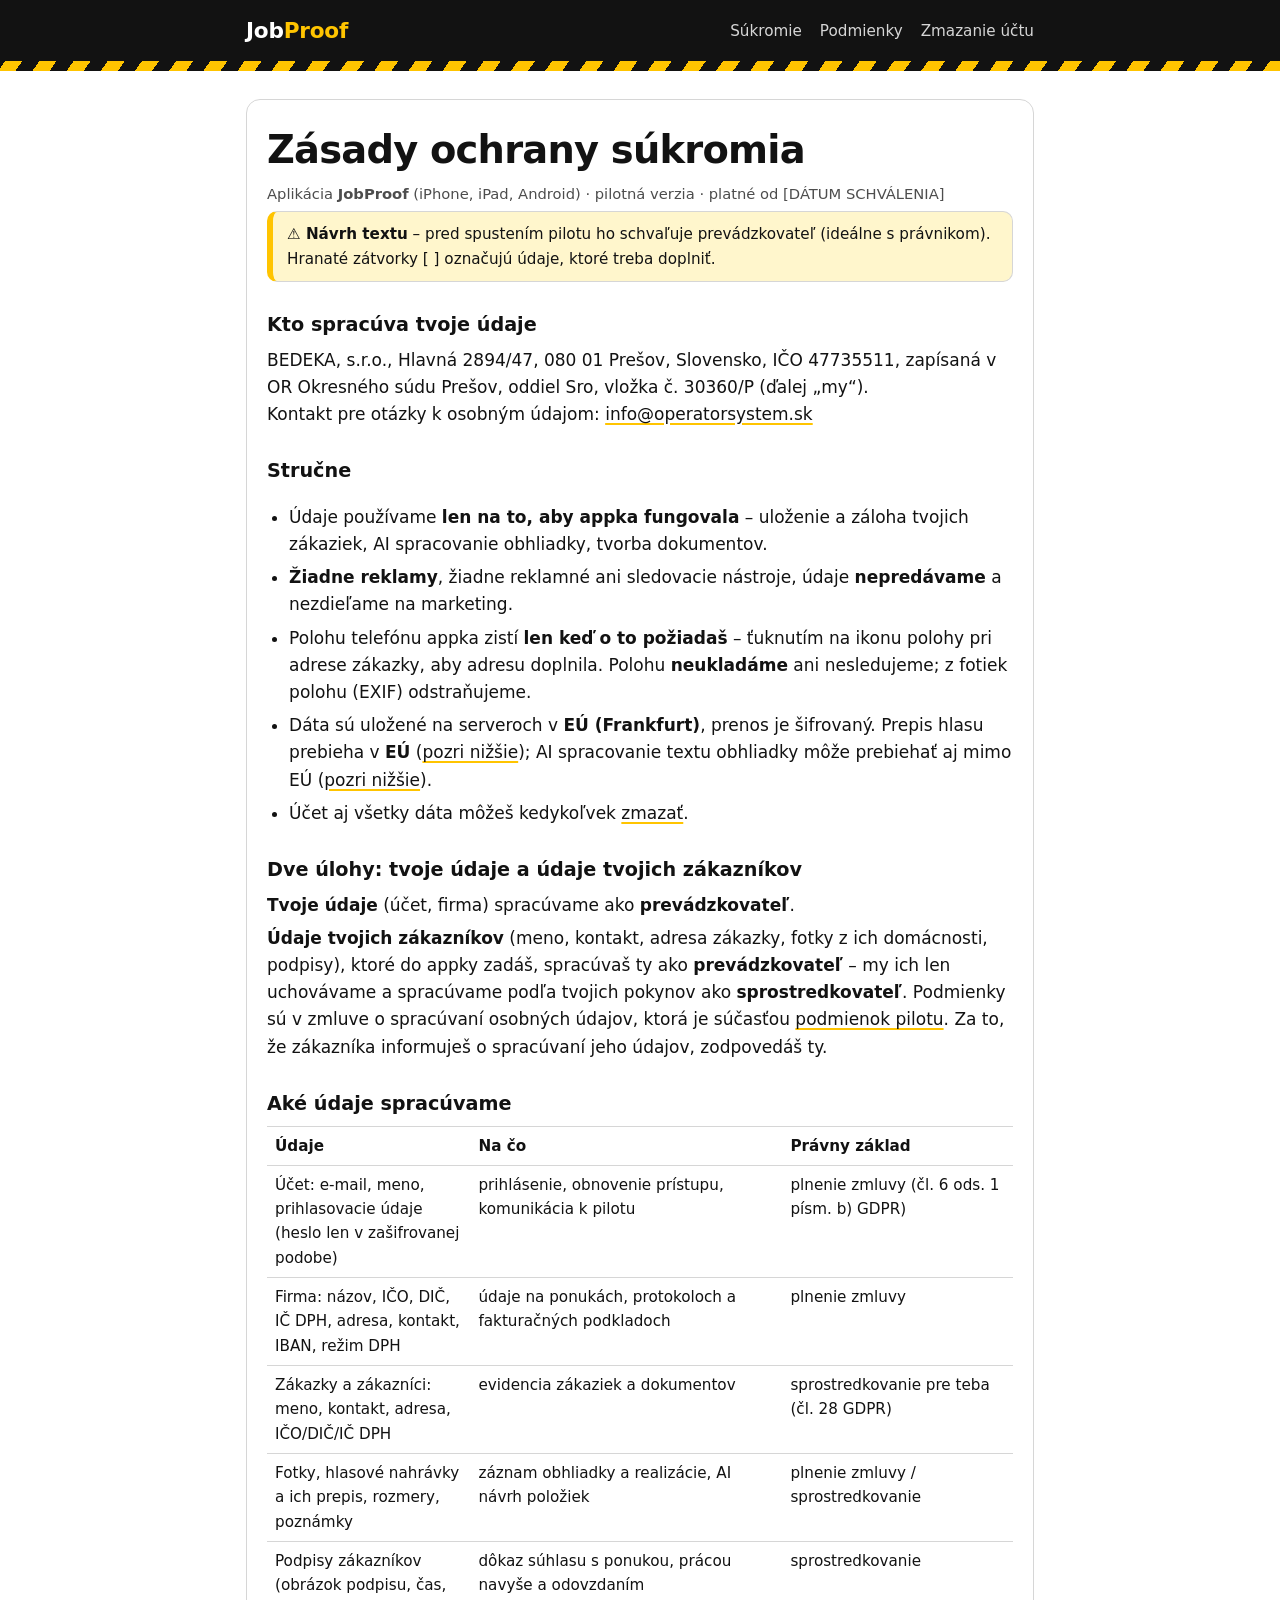
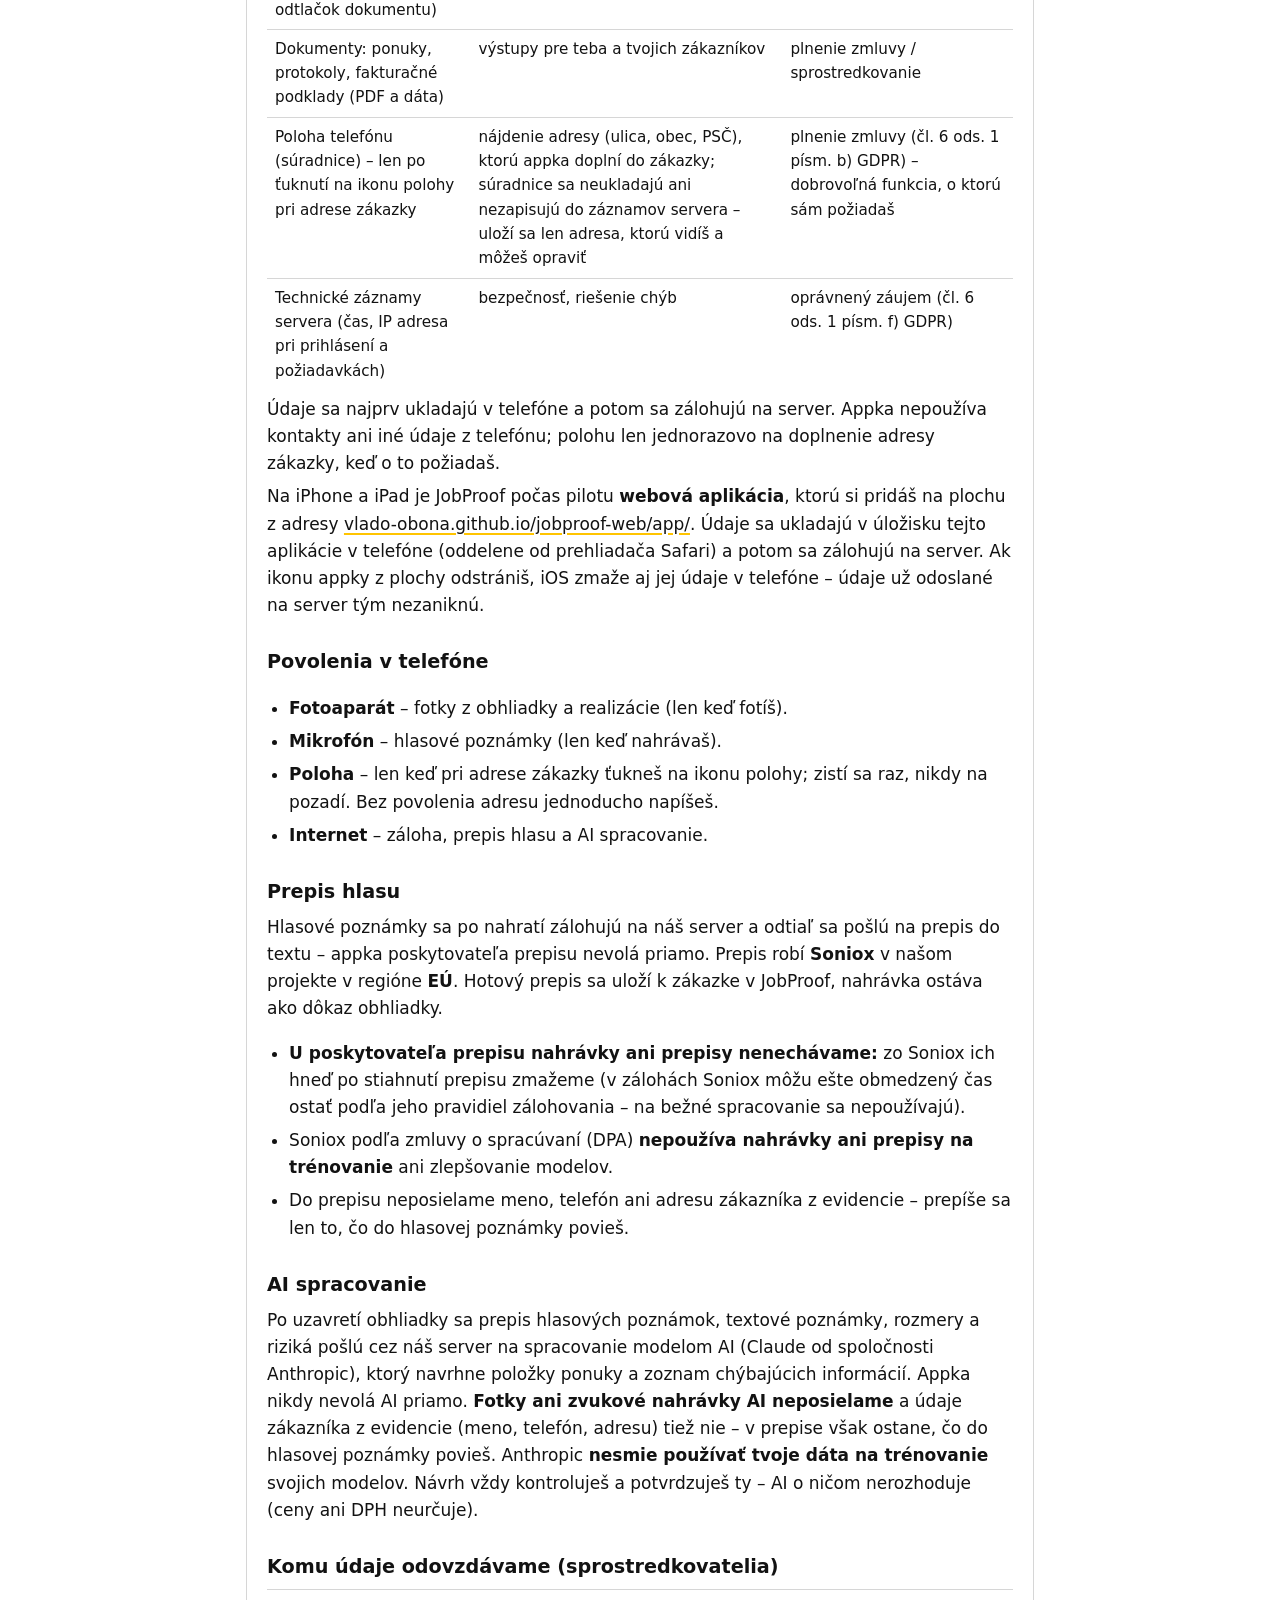
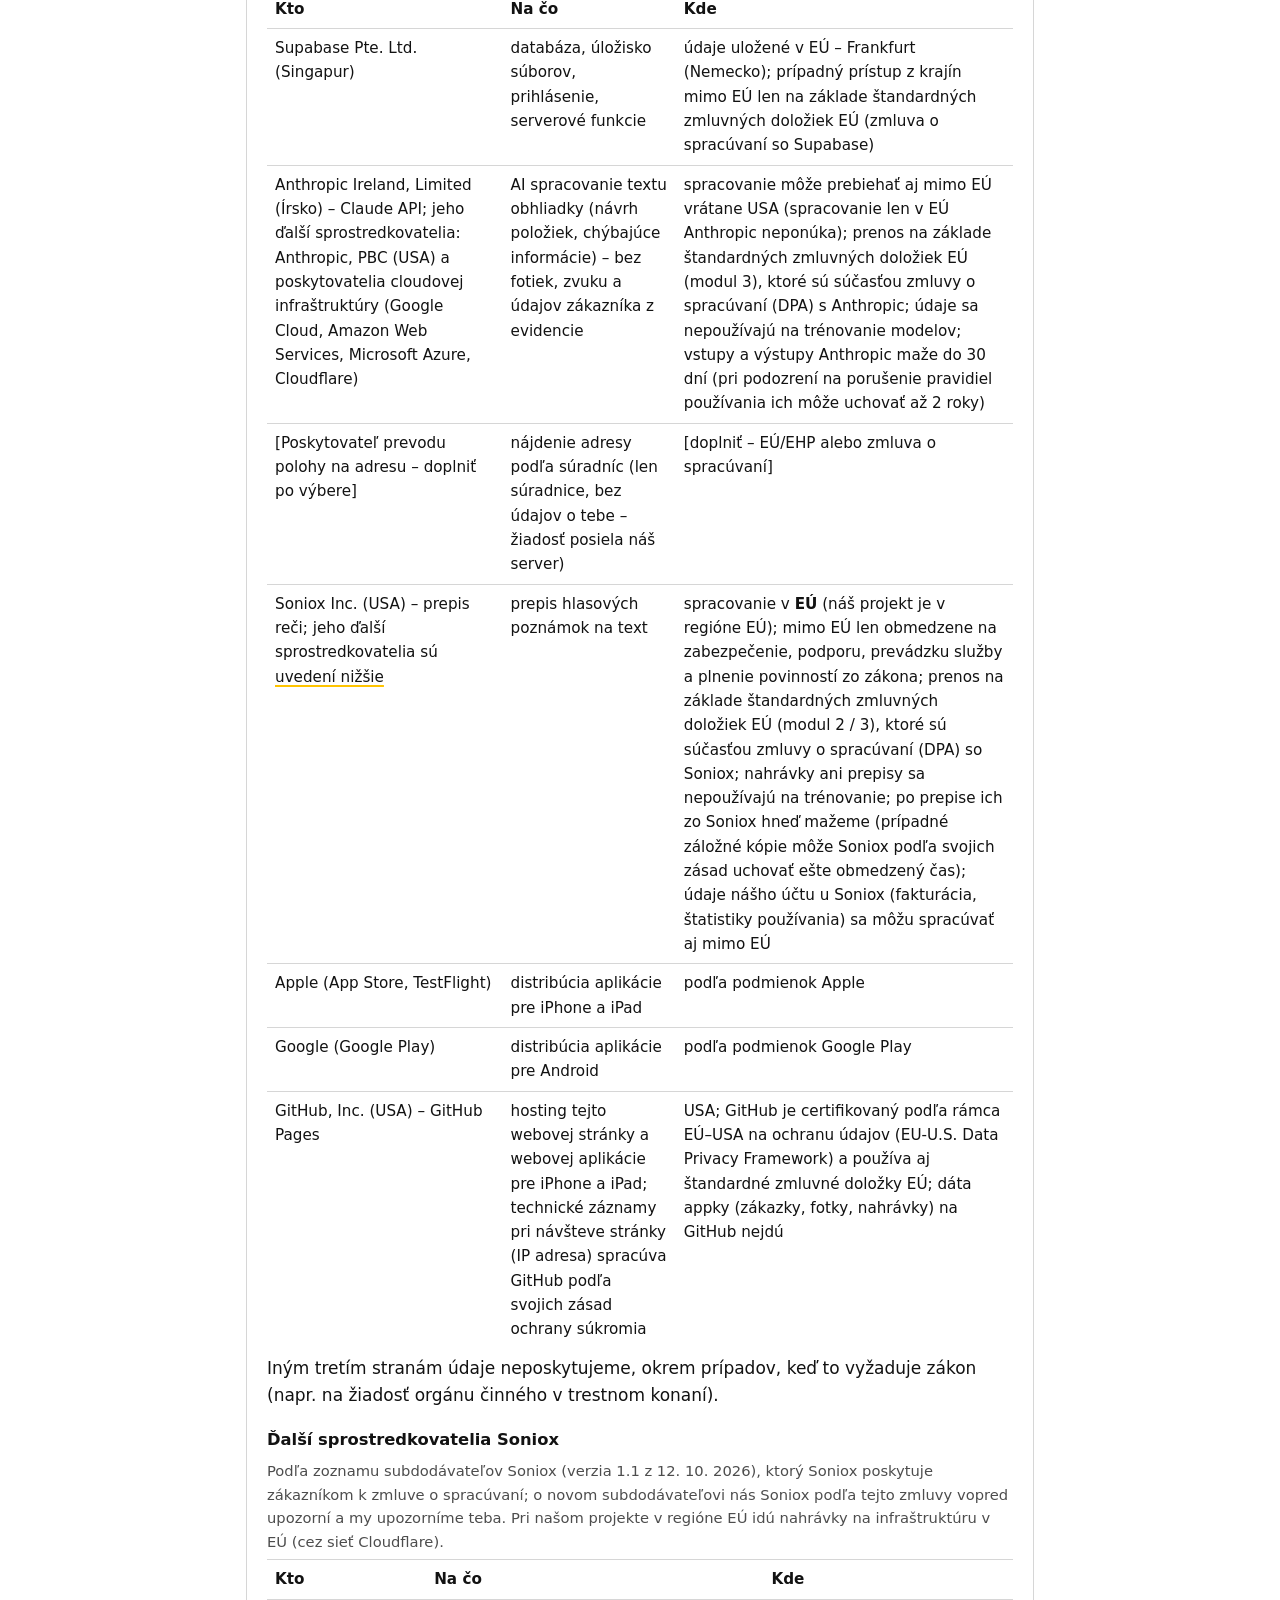
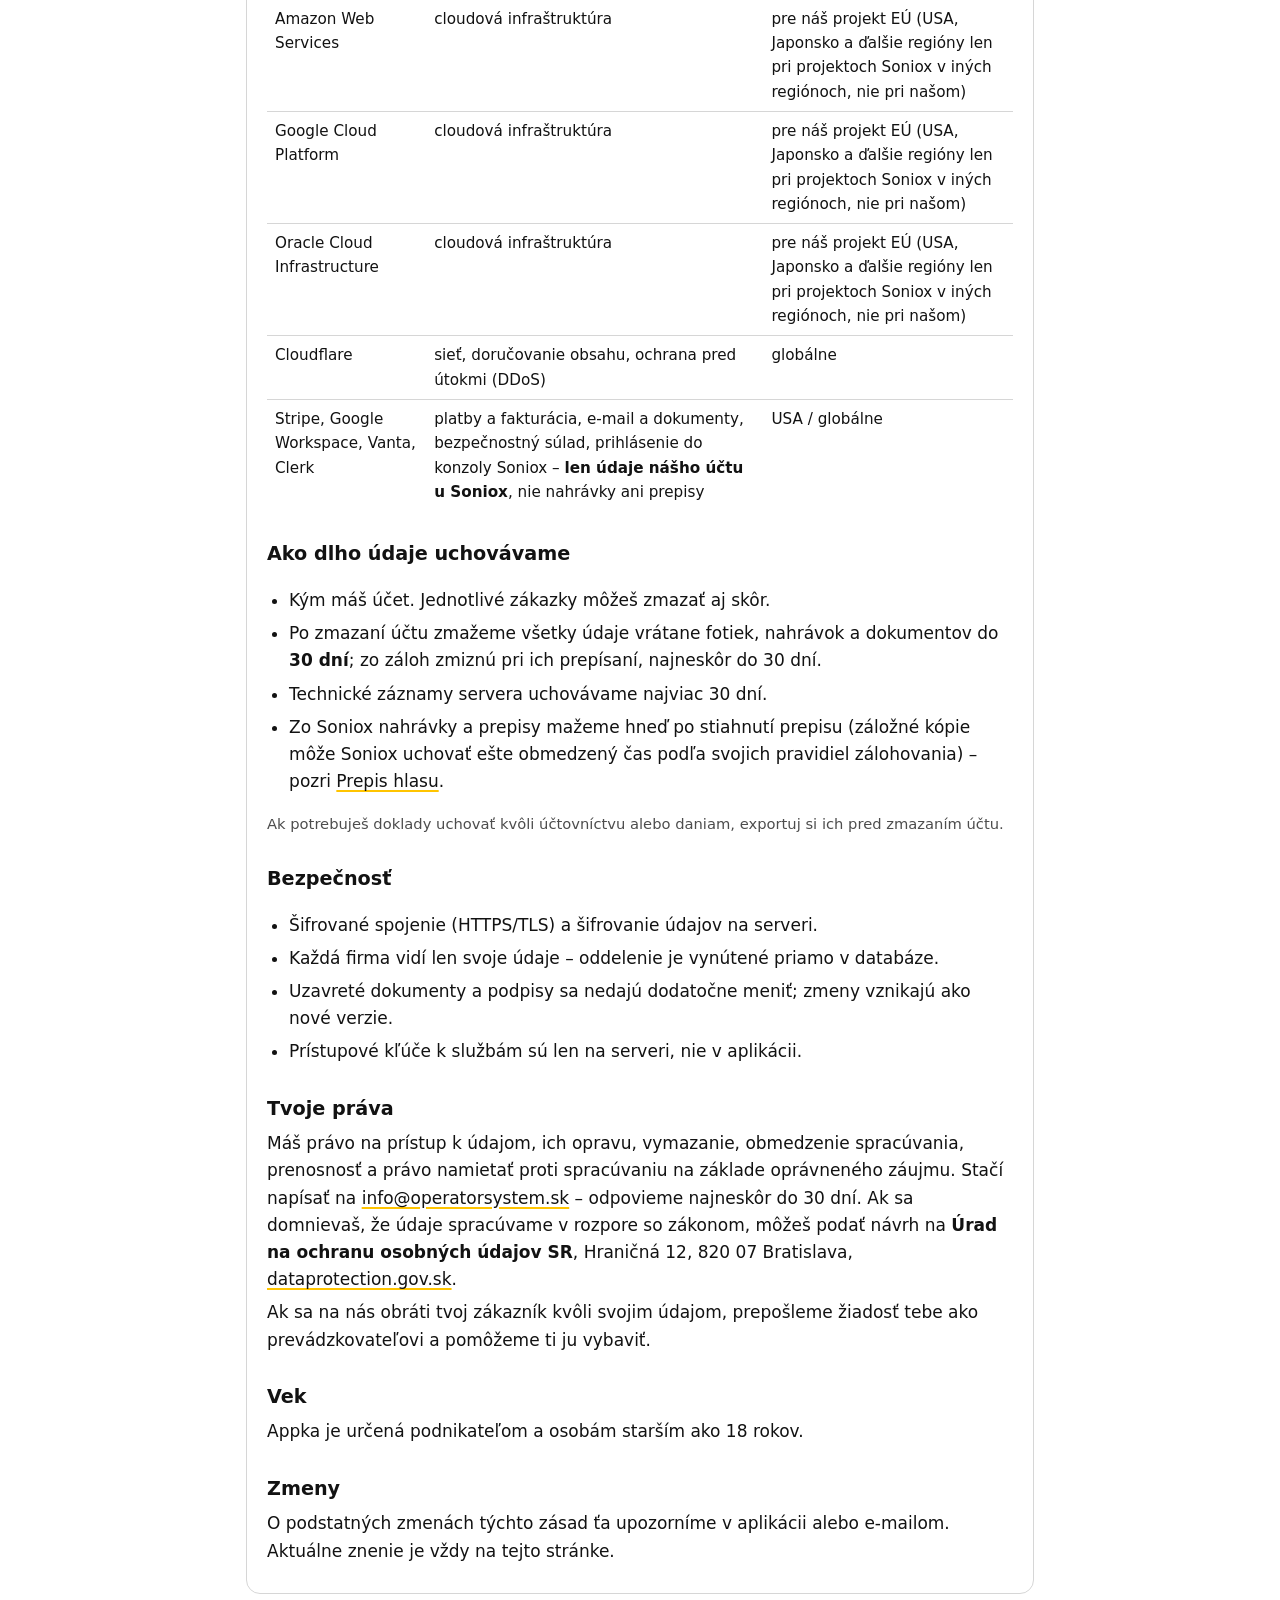
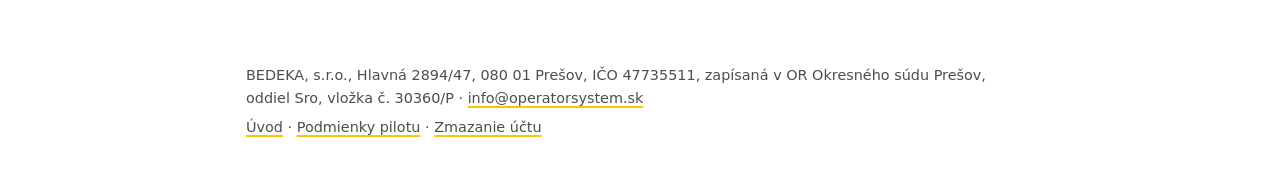
==== commit a92f6976: "zásady a podmienky: Azure len mimo dát testerov (Vlado A), poloha – plnenie zmluvy, čl. 7 doplnený p" ====
--- a/sukromie/index.html
+++ b/sukromie/index.html
@@ -53,7 +53,7 @@
   <tr><td>Fotky, hlasové nahrávky a ich prepis, rozmery, poznámky</td><td>záznam obhliadky a realizácie, AI návrh položiek</td><td>plnenie zmluvy / sprostredkovanie</td></tr>
   <tr><td>Podpisy zákazníkov (obrázok podpisu, čas, odtlačok dokumentu)</td><td>dôkaz súhlasu s ponukou, prácou navyše a odovzdaním</td><td>sprostredkovanie</td></tr>
   <tr><td>Dokumenty: ponuky, protokoly, fakturačné podklady (PDF a dáta)</td><td>výstupy pre teba a tvojich zákazníkov</td><td>plnenie zmluvy / sprostredkovanie</td></tr>
-  <tr><td>Poloha telefónu (súradnice) – len po ťuknutí na ikonu polohy pri adrese zákazky</td><td>nájdenie adresy (ulica, obec, PSČ), ktorú appka doplní do zákazky; súradnice sa neukladajú ani nezapisujú do záznamov servera – uloží sa len adresa, ktorú vidíš a môžeš opraviť</td><td>plnenie zmluvy (funkcia, o ktorú požiadaš) [overiť]</td></tr>
+  <tr><td>Poloha telefónu (súradnice) – len po ťuknutí na ikonu polohy pri adrese zákazky</td><td>nájdenie adresy (ulica, obec, PSČ), ktorú appka doplní do zákazky; súradnice sa neukladajú ani nezapisujú do záznamov servera – uloží sa len adresa, ktorú vidíš a môžeš opraviť</td><td>plnenie zmluvy (čl. 6 ods. 1 písm. b) GDPR) – dobrovoľná funkcia, o ktorú sám požiadaš</td></tr>
   <tr><td>Technické záznamy servera (čas, IP adresa pri prihlásení a požiadavkách)</td><td>bezpečnosť, riešenie chýb</td><td>oprávnený záujem (čl. 6 ods. 1 písm. f) GDPR)</td></tr>
 </table>
 </div>
@@ -73,14 +73,12 @@
 
 <h2 id="prepis">Prepis hlasu</h2>
 <p>Hlasové poznámky sa po nahratí zálohujú na náš server a odtiaľ sa pošlú na prepis do textu – appka poskytovateľa
-  prepisu nevolá priamo. Prepis robí <b>Soniox</b> v našom projekte v regióne <b>EÚ</b>; na porovnanie kvality
-  prepisu počas pilotu aj <b>Microsoft Azure AI Speech</b> v regióne Nemecko (Frankfurt). Hotový prepis sa uloží
+  prepisu nevolá priamo. Prepis robí <b>Soniox</b> v našom projekte v regióne <b>EÚ</b>. Hotový prepis sa uloží
   k zákazke v JobProof, nahrávka ostáva ako dôkaz obhliadky.</p>
 <ul>
-  <li><b>U poskytovateľa prepisu nahrávky ani prepisy nenechávame:</b> pri Soniox ich hneď po stiahnutí prepisu
+  <li><b>U poskytovateľa prepisu nahrávky ani prepisy nenechávame:</b> zo Soniox ich hneď po stiahnutí prepisu
     zmažeme (v zálohách Soniox môžu ešte obmedzený čas ostať podľa jeho pravidiel zálohovania – na bežné
-    spracovanie sa nepoužívajú); pri Azure používame len spôsob prepisu, pri ktorom Microsoft nahrávky ani text
-    neukladá (nie dávkový prepis).</li>
+    spracovanie sa nepoužívajú).</li>
   <li>Soniox podľa zmluvy o spracúvaní (DPA) <b>nepoužíva nahrávky ani prepisy na trénovanie</b> ani zlepšovanie
     modelov.</li>
   <li>Do prepisu neposielame meno, telefón ani adresu zákazníka z evidencie – prepíše sa len to, čo do hlasovej
@@ -103,10 +101,9 @@
   <tr><td>Anthropic Ireland, Limited (Írsko) – Claude API; jeho ďalší sprostredkovatelia: Anthropic, PBC (USA) a poskytovatelia cloudovej infraštruktúry (Google Cloud, Amazon Web Services, Microsoft Azure, Cloudflare)</td><td>AI spracovanie textu obhliadky (návrh položiek, chýbajúce informácie) – bez fotiek, zvuku a údajov zákazníka z evidencie</td><td>spracovanie môže prebiehať aj mimo EÚ vrátane USA (spracovanie len v EÚ Anthropic neponúka); prenos na základe štandardných zmluvných doložiek EÚ (modul 3), ktoré sú súčasťou zmluvy o spracúvaní (DPA) s Anthropic; údaje sa nepoužívajú na trénovanie modelov; vstupy a výstupy Anthropic maže do 30 dní (pri podozrení na porušenie pravidiel používania ich môže uchovať až 2 roky)</td></tr>
   <tr><td>[Poskytovateľ prevodu polohy na adresu – doplniť po výbere]</td><td>nájdenie adresy podľa súradníc (len súradnice, bez údajov o tebe – žiadosť posiela náš server)</td><td>[doplniť – EÚ/EHP alebo zmluva o spracúvaní]</td></tr>
   <tr><td>Soniox Inc. (USA) – prepis reči; jeho ďalší sprostredkovatelia sú <a href="#soniox">uvedení nižšie</a></td><td>prepis hlasových poznámok na text</td><td>spracovanie v <b>EÚ</b> (náš projekt je v regióne EÚ); mimo EÚ len obmedzene na zabezpečenie, podporu, prevádzku služby a plnenie povinností zo zákona; prenos na základe štandardných zmluvných doložiek EÚ (modul 2 / 3), ktoré sú súčasťou zmluvy o spracúvaní (DPA) so Soniox; nahrávky ani prepisy sa nepoužívajú na trénovanie; po prepise ich zo Soniox hneď mažeme (prípadné záložné kópie môže Soniox podľa svojich zásad uchovať ešte obmedzený čas); údaje nášho účtu u Soniox (fakturácia, štatistiky používania) sa môžu spracúvať aj mimo EÚ</td></tr>
-  <tr><td>Microsoft Ireland Operations Limited (Írsko) [overiť na faktúre / v Azure portáli – aj to, že zákazníkom Microsoftu je BEDEKA, s.r.o., nie súkromný účet] – Azure AI Speech; jeho ďalší sprostredkovatelia: Microsoft Corporation (USA) a ďalší podľa zoznamu Microsoft Online Services Subprocessors List [doplniť odkaz]</td><td>porovnávací prepis hlasových poznámok počas pilotu</td><td>spracovanie v <b>EÚ</b> – región Nemecko (Frankfurt), v rámci EU Data Boundary; mimo EÚ len obmedzene (napr. vzdialený prístup personálu Microsoftu na prevádzku, riešenie porúch, podporu a zabezpečenie služby); prenos na základe štandardných zmluvných doložiek EÚ (modul 3) medzi Microsoft Ireland Operations Limited a Microsoft Corporation, ktoré sú súčasťou podmienok ochrany údajov Microsoftu (Products and Services DPA – platia pre službu automaticky), a rámca EÚ–USA na ochranu údajov; pri použitom spôsobe prepisu (rýchly prepis alebo prepis v reálnom čase, nie dávkový) Microsoft nahrávky ani text neukladá</td></tr>
   <tr><td>Apple (App Store, TestFlight)</td><td>distribúcia aplikácie pre iPhone a iPad</td><td>podľa podmienok Apple</td></tr>
   <tr><td>Google (Google Play)</td><td>distribúcia aplikácie pre Android</td><td>podľa podmienok Google Play</td></tr>
-  <tr><td>GitHub, Inc. (USA) – GitHub Pages</td><td>hosting tejto webovej stránky a webovej aplikácie pre iPhone a iPad; technické záznamy servera (IP adresa)</td><td>[prenos na základe rámca EÚ–USA na ochranu údajov / štandardných zmluvných doložiek – overiť a doplniť]</td></tr>
+  <tr><td>GitHub, Inc. (USA) – GitHub Pages</td><td>hosting tejto webovej stránky a webovej aplikácie pre iPhone a iPad; technické záznamy pri návšteve stránky (IP adresa) spracúva GitHub podľa svojich zásad ochrany súkromia</td><td>USA; GitHub je certifikovaný podľa rámca EÚ–USA na ochranu údajov (EU-U.S. Data Privacy Framework) a používa aj štandardné zmluvné doložky EÚ; dáta appky (zákazky, fotky, nahrávky) na GitHub nejdú</td></tr>
 </table>
 </div>
 <p>Iným tretím stranám údaje neposkytujeme, okrem prípadov, keď to vyžaduje zákon (napr. na žiadosť orgánu činného v trestnom konaní).</p>
@@ -129,9 +126,9 @@
 <h2>Ako dlho údaje uchovávame</h2>
 <ul>
   <li>Kým máš účet. Jednotlivé zákazky môžeš zmazať aj skôr.</li>
-  <li>Po zmazaní účtu zmažeme všetky údaje vrátane fotiek, nahrávok a dokumentov do <b>30 dní</b>; zo záloh zmiznú pri ich prepísaní, najneskôr do [30] dní.</li>
-  <li>Technické záznamy servera uchovávame najviac [30] dní.</li>
-  <li>Zo Soniox nahrávky a prepisy mažeme hneď po stiahnutí prepisu (záložné kópie môže Soniox uchovať ešte obmedzený čas podľa svojich pravidiel zálohovania); Microsoft ich pri použitom spôsobe prepisu neukladá – pozri <a href="#prepis">Prepis hlasu</a>.</li>
+  <li>Po zmazaní účtu zmažeme všetky údaje vrátane fotiek, nahrávok a dokumentov do <b>30 dní</b>; zo záloh zmiznú pri ich prepísaní, najneskôr do 30 dní.</li>
+  <li>Technické záznamy servera uchovávame najviac 30 dní.</li>
+  <li>Zo Soniox nahrávky a prepisy mažeme hneď po stiahnutí prepisu (záložné kópie môže Soniox uchovať ešte obmedzený čas podľa svojich pravidiel zálohovania) – pozri <a href="#prepis">Prepis hlasu</a>.</li>
 </ul>
 <p class="muted">Ak potrebuješ doklady uchovať kvôli účtovníctvu alebo daniam, exportuj si ich pred zmazaním účtu.</p>
 
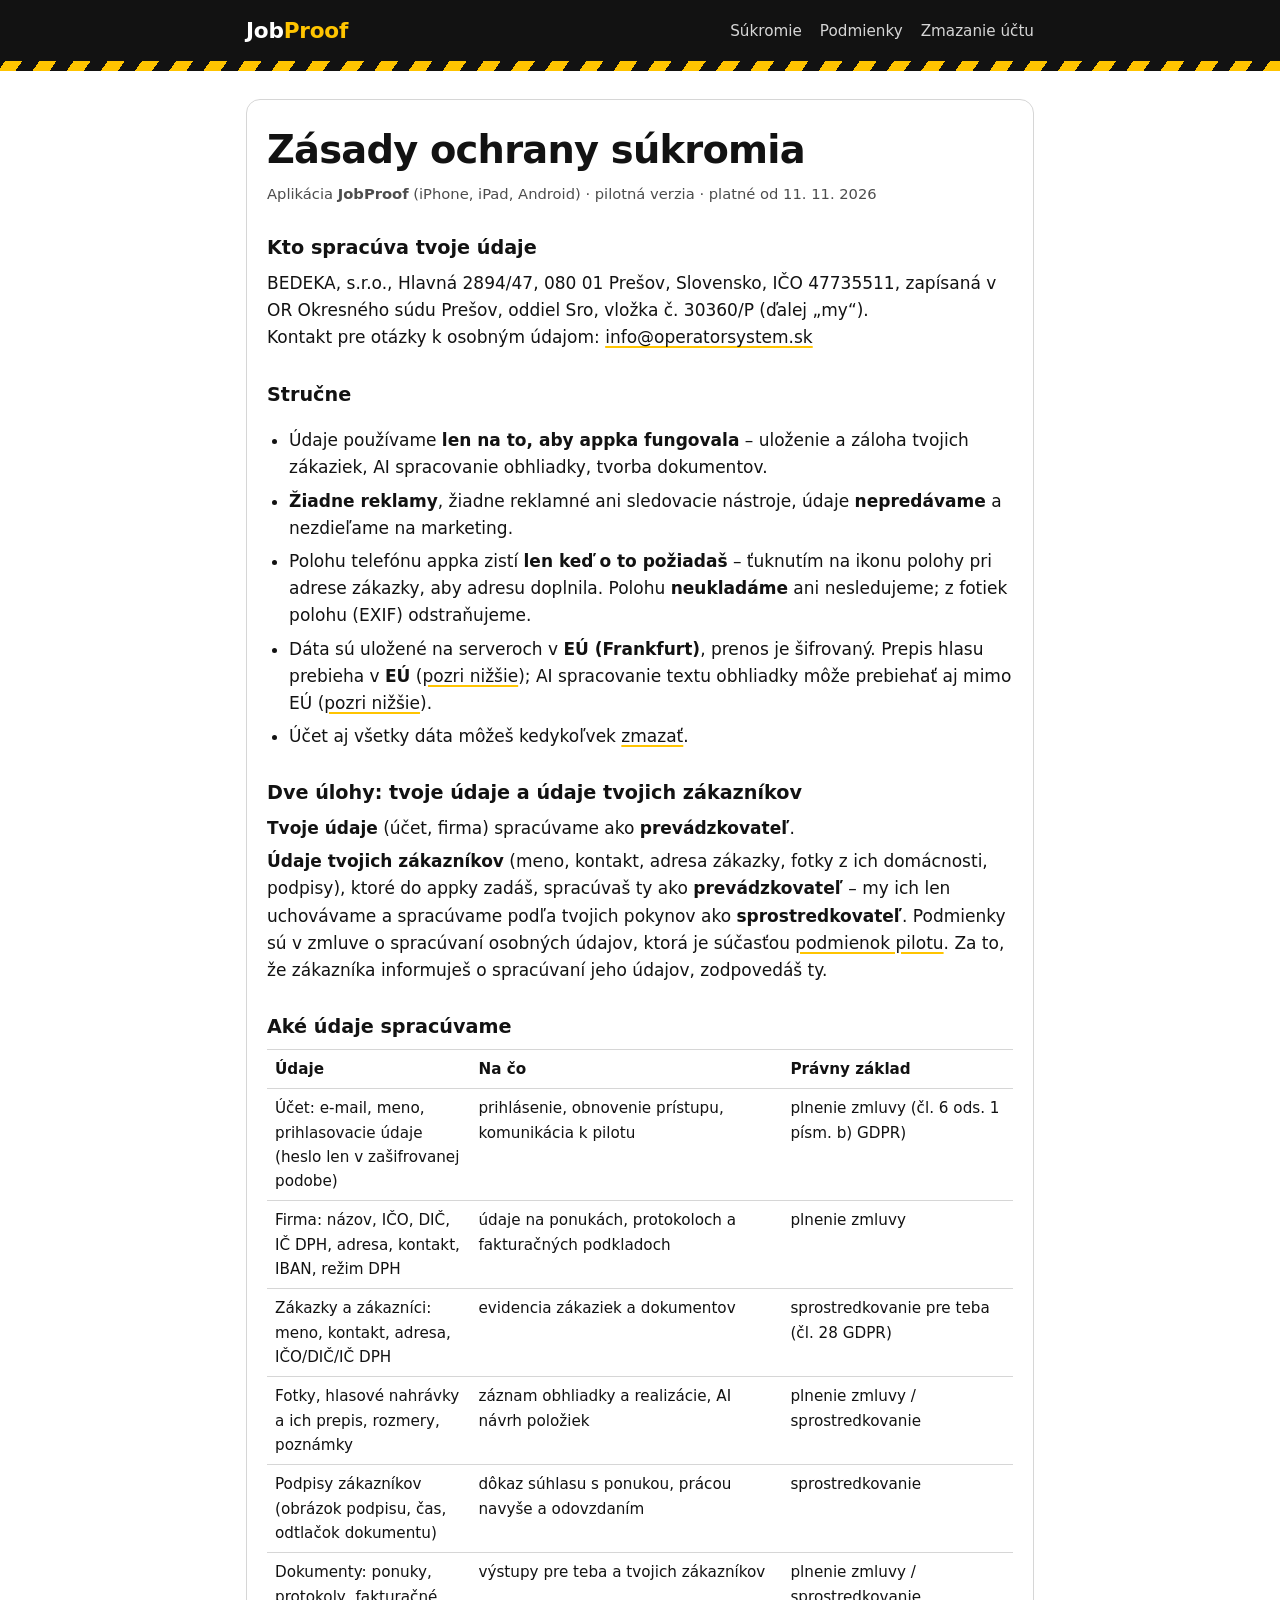
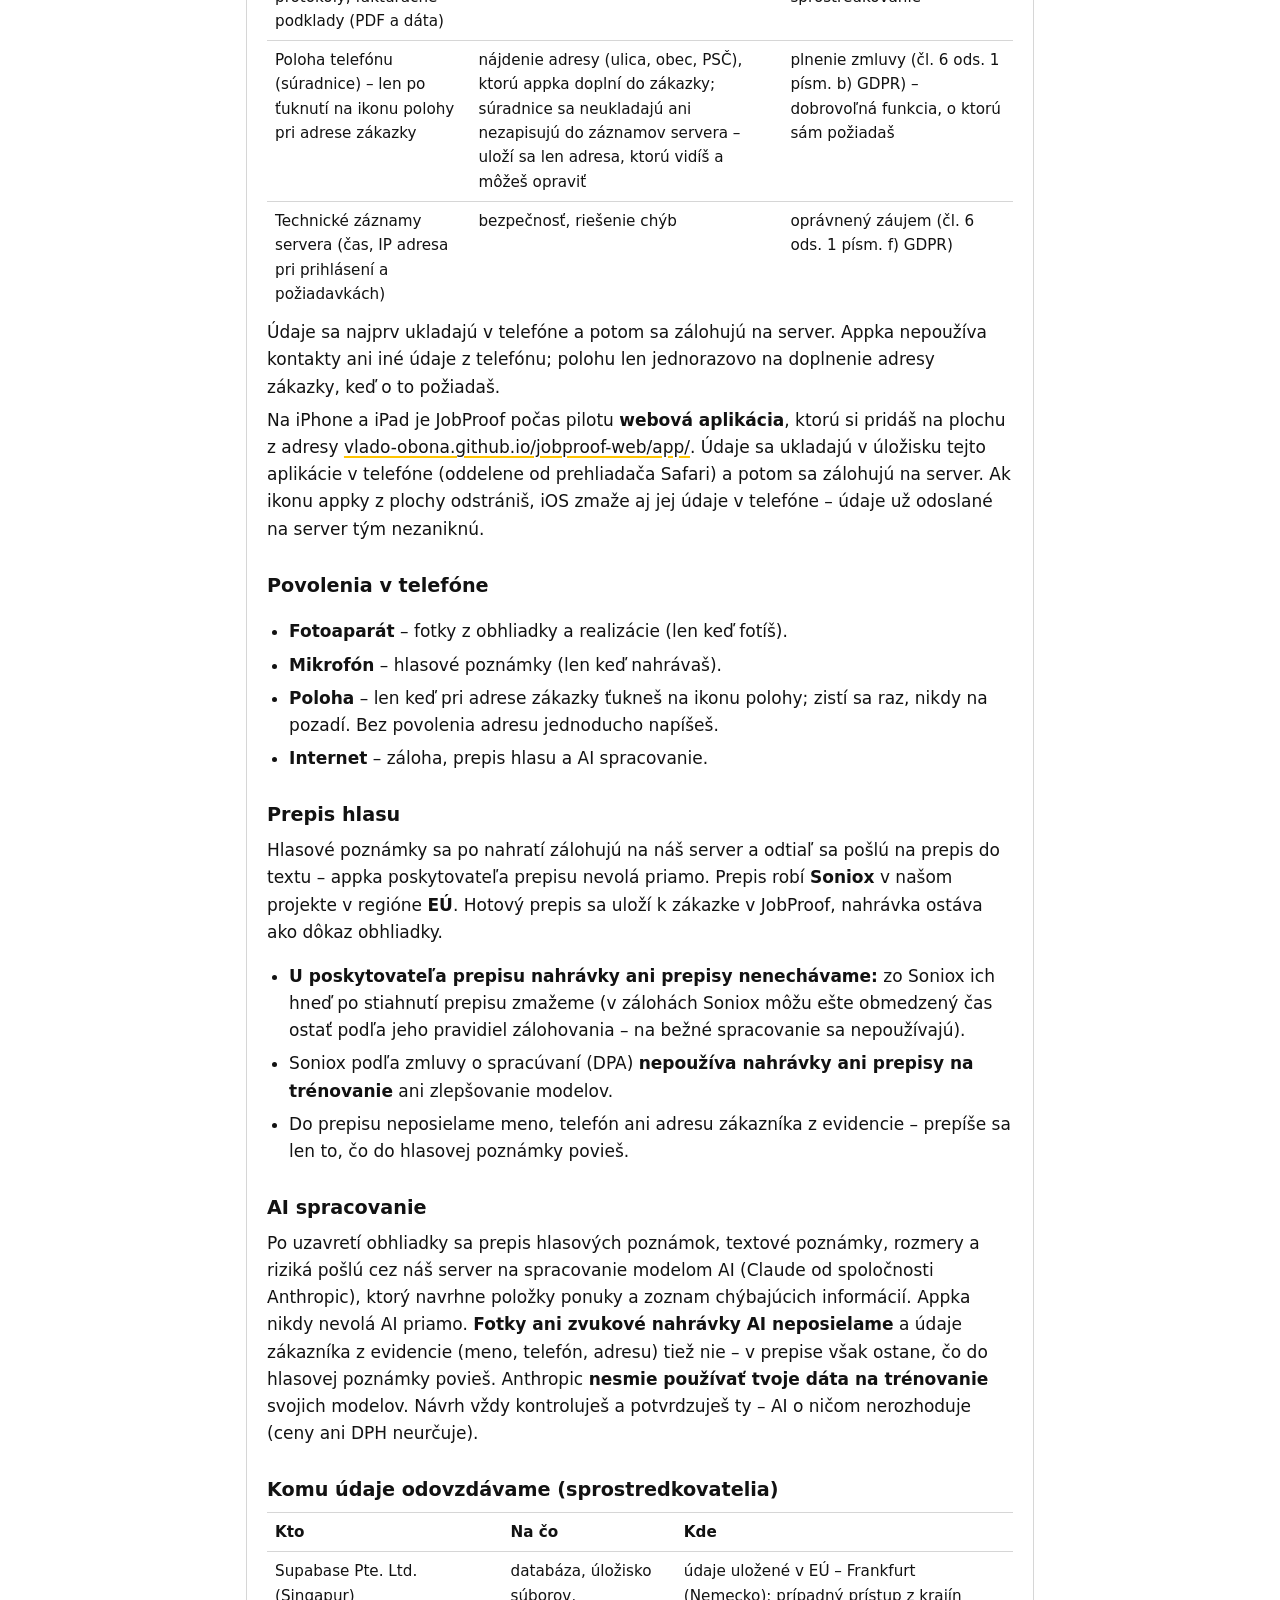
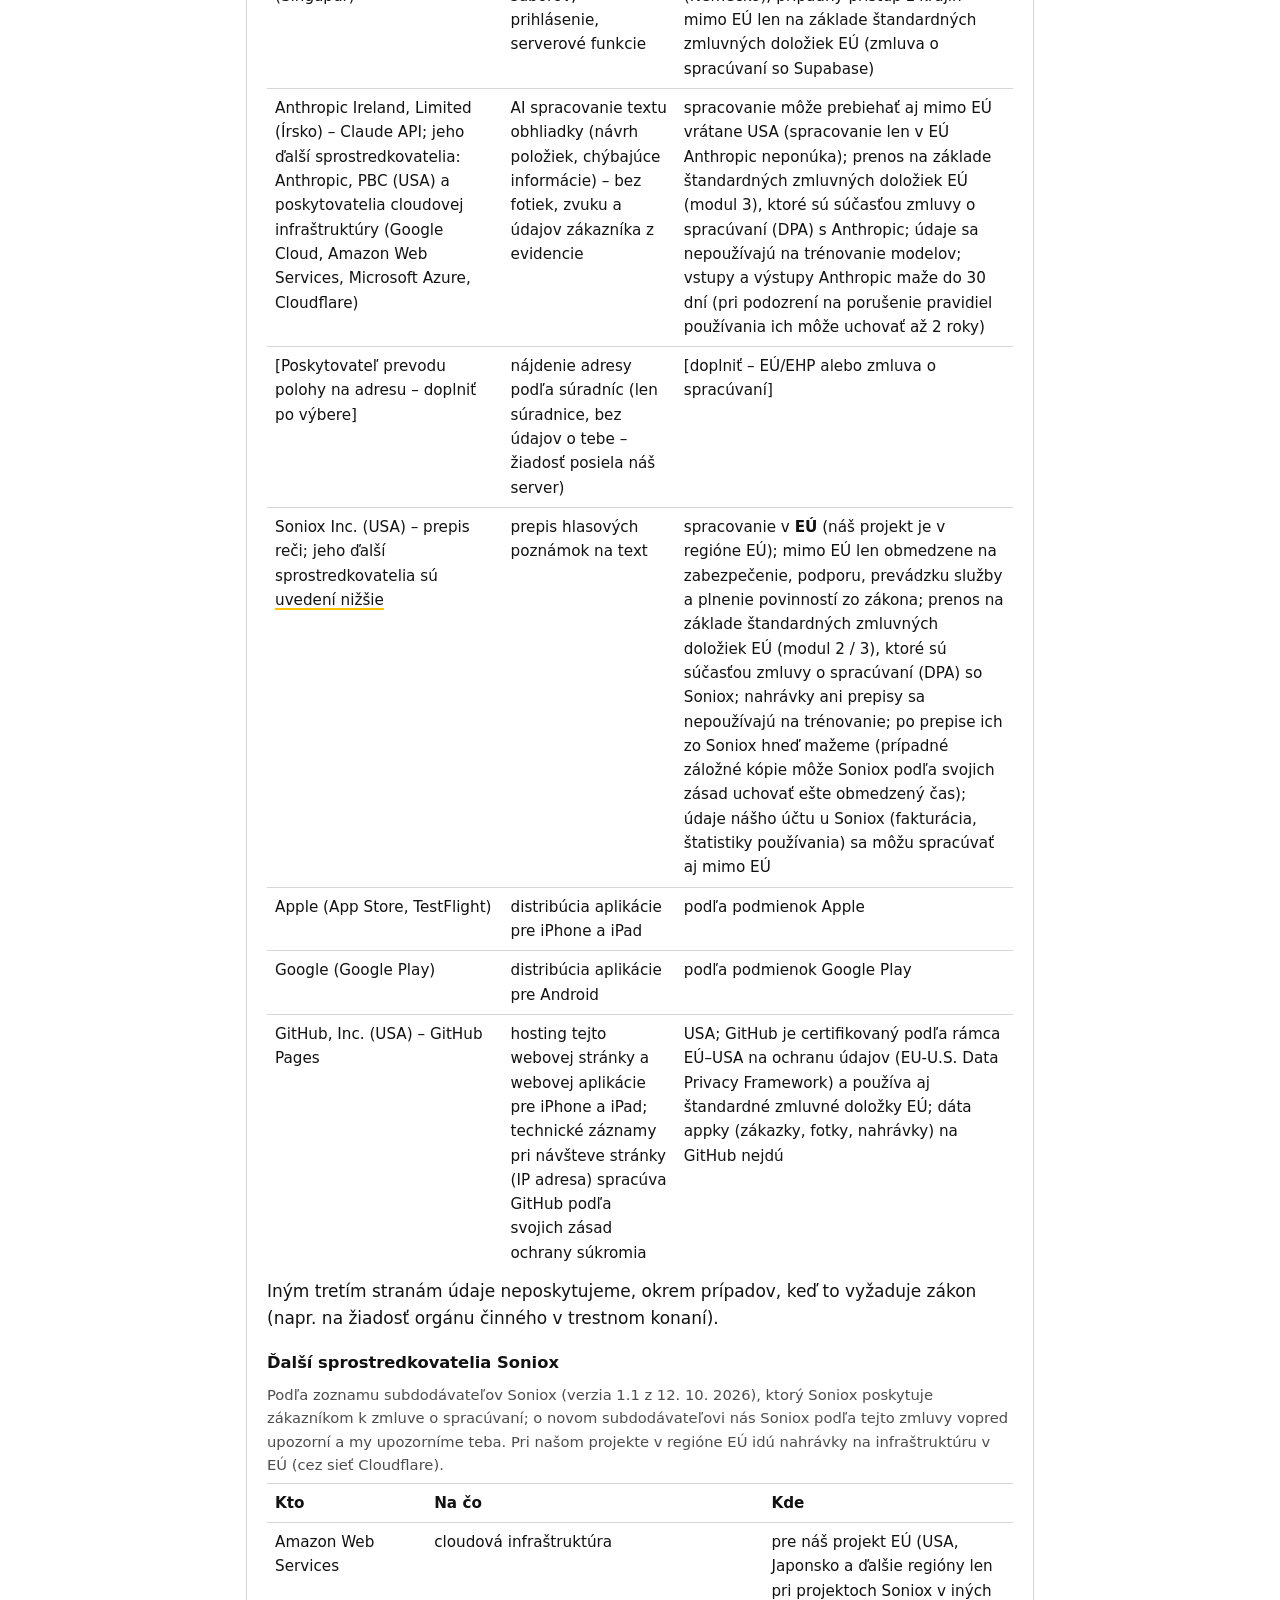
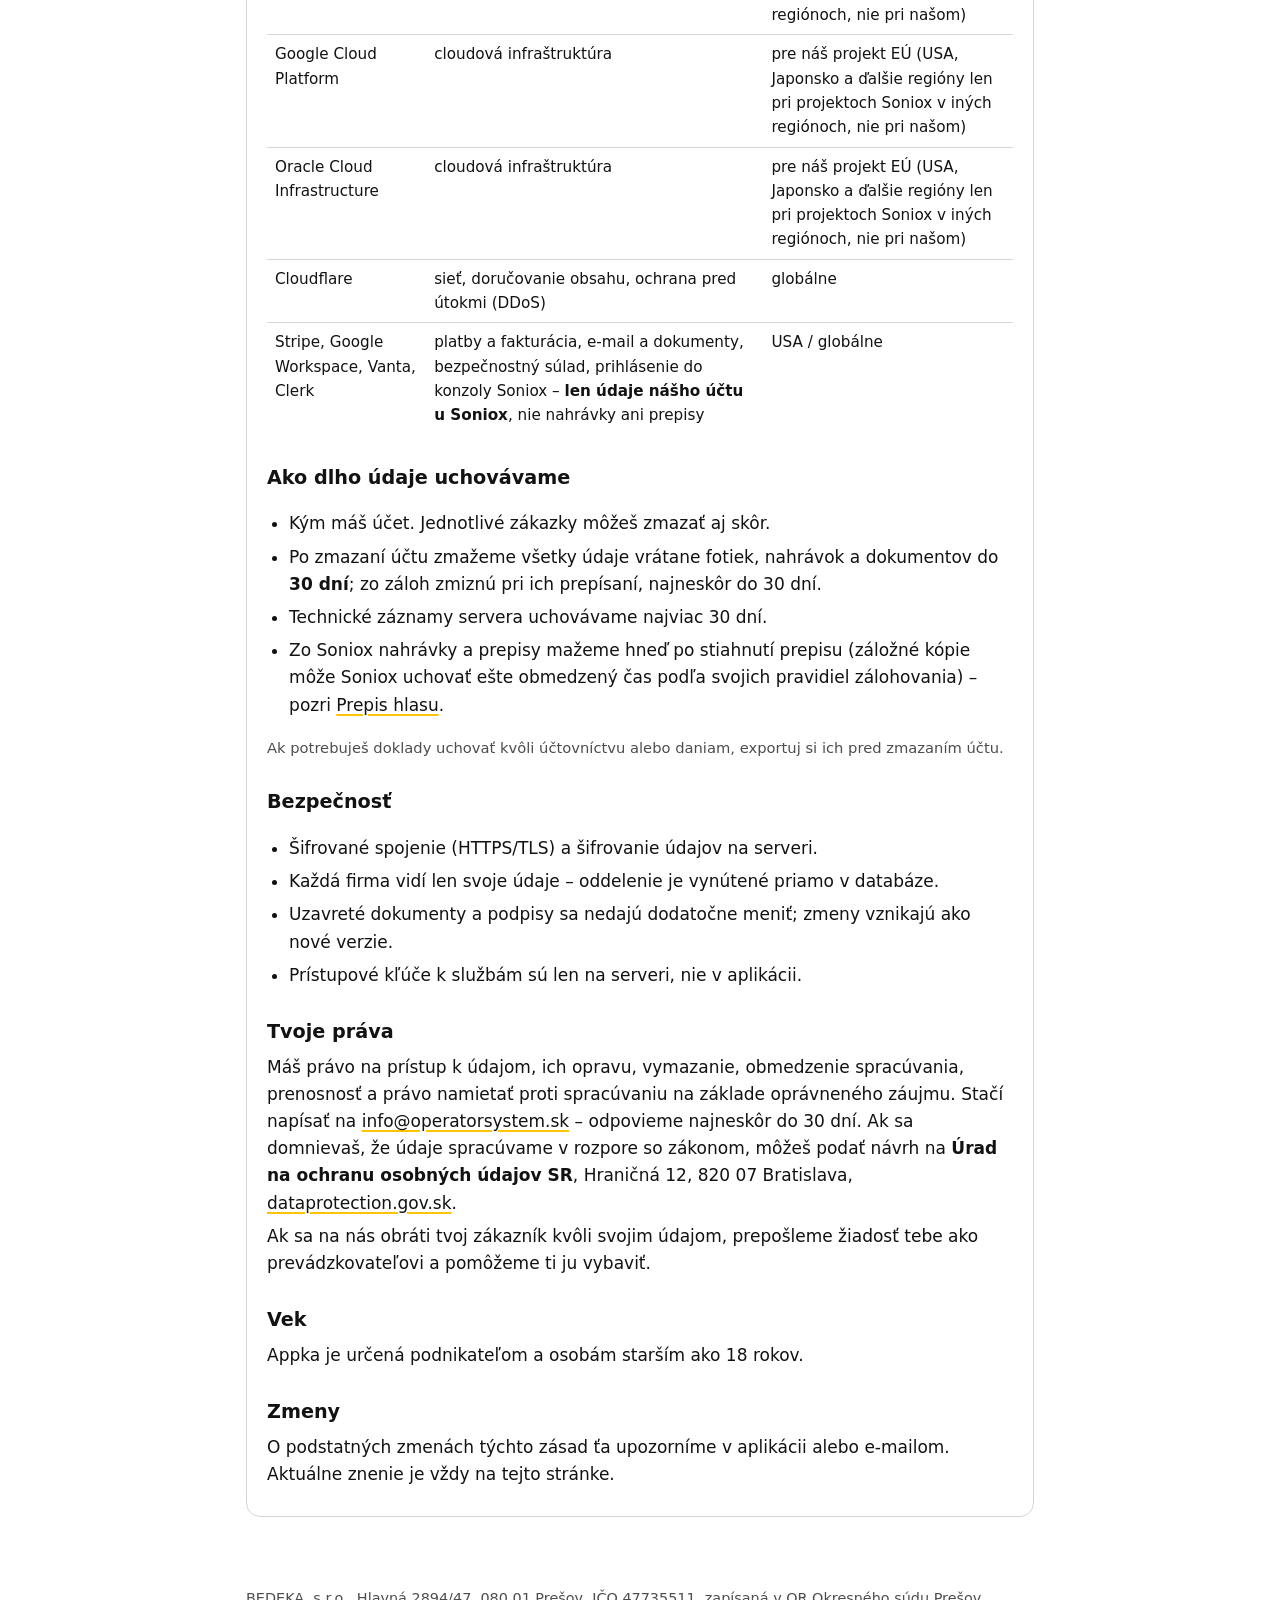
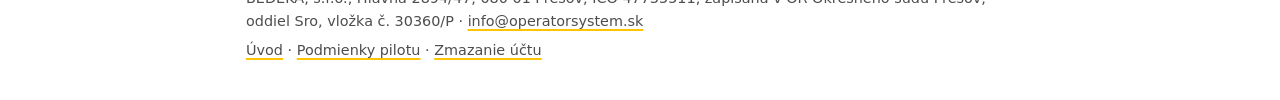
==== commit e7547d13: "zásady a podmienky pilotu: schválené Vladom, platné od 11. 11. 2026 Co-Authored-By: Claude Opus 5.5 " ====
--- a/sukromie/index.html
+++ b/sukromie/index.html
@@ -19,9 +19,7 @@
 <main>
 <div class="card">
 <h1>Zásady ochrany súkromia</h1>
-<p class="muted">Aplikácia <b>JobProof</b> (iPhone, iPad, Android) · pilotná verzia · platné od [DÁTUM SCHVÁLENIA]</p>
-<p class="note"><b>Návrh textu</b> – pred spustením pilotu ho schvaľuje prevádzkovateľ (ideálne s právnikom).
-  Hranaté zátvorky [ ] označujú údaje, ktoré treba doplniť.</p>
+<p class="muted">Aplikácia <b>JobProof</b> (iPhone, iPad, Android) · pilotná verzia · platné od 11. 11. 2026</p>
 
 <h2>Kto spracúva tvoje údaje</h2>
 <p>BEDEKA, s.r.o., Hlavná 2894/47, 080 01 Prešov, Slovensko, IČO 47735511, zapísaná v OR Okresného súdu Prešov, oddiel Sro, vložka č. 30360/P (ďalej „my“).<br>
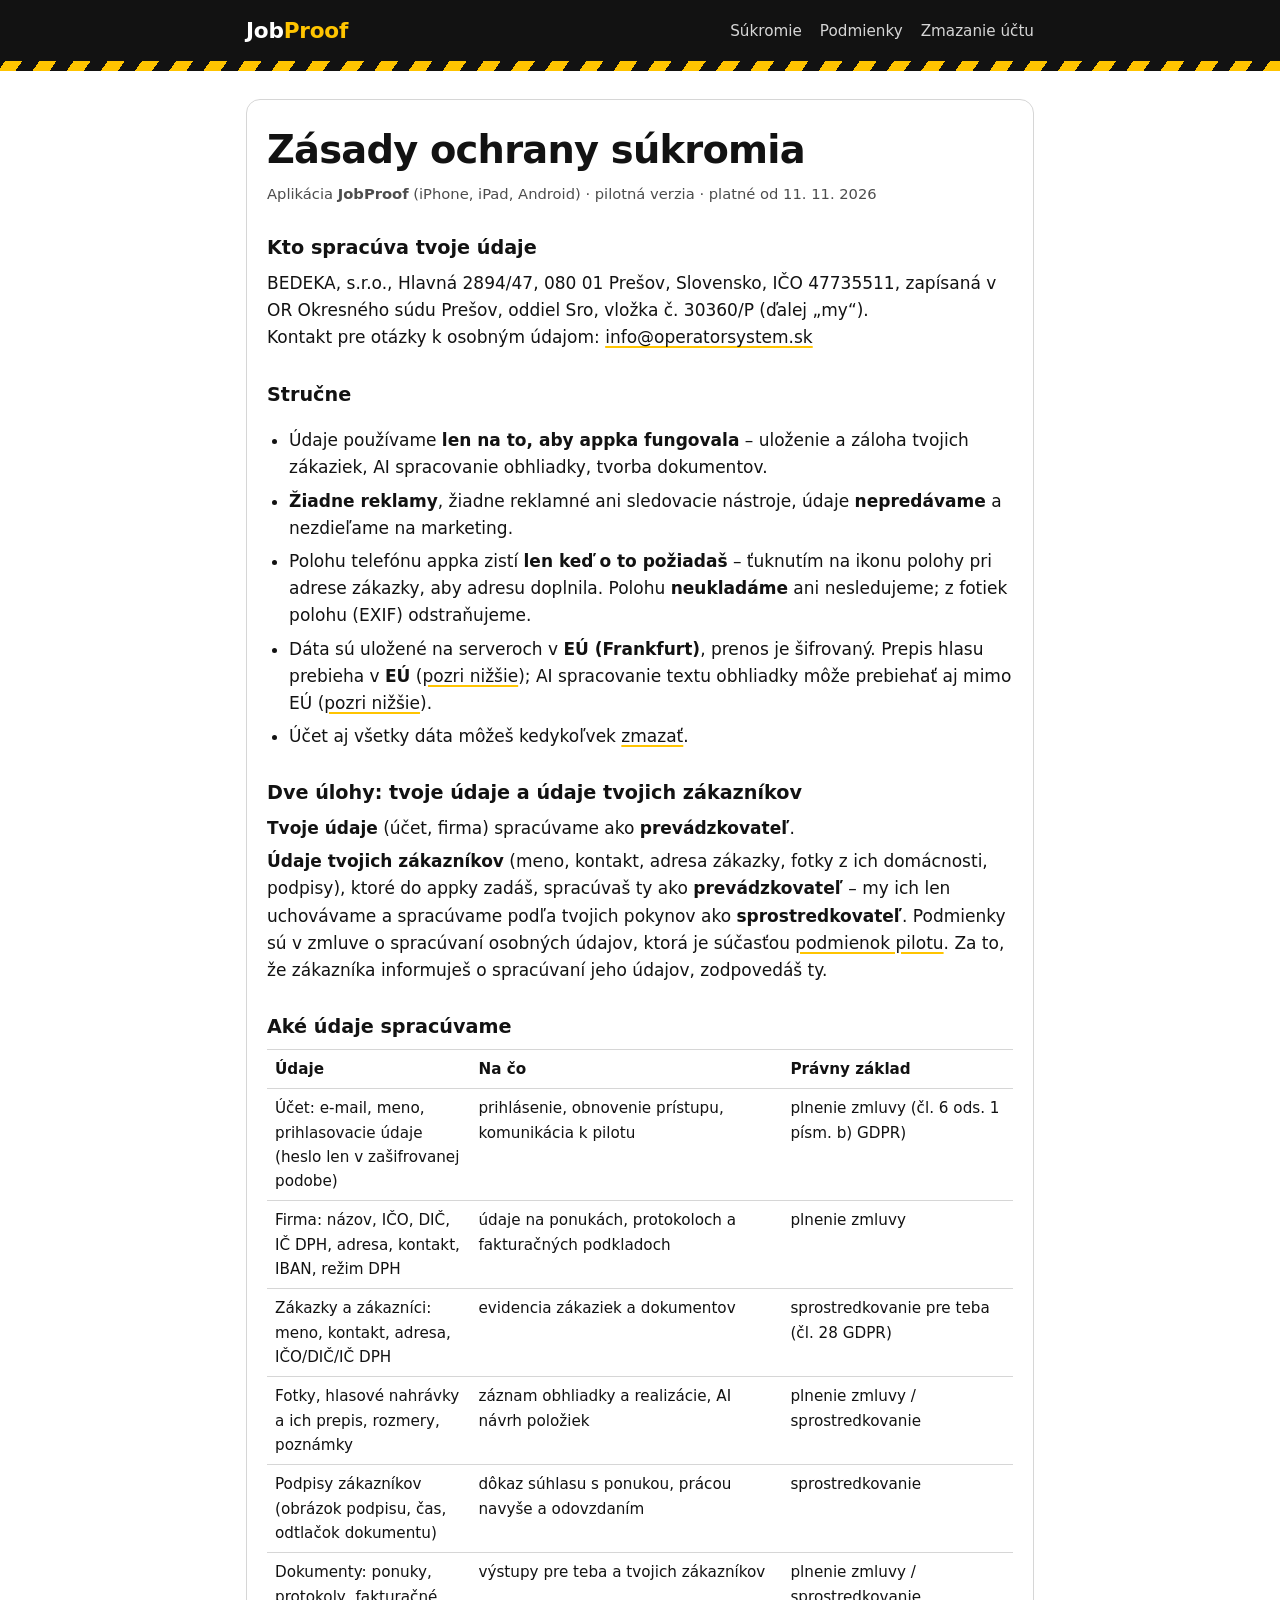
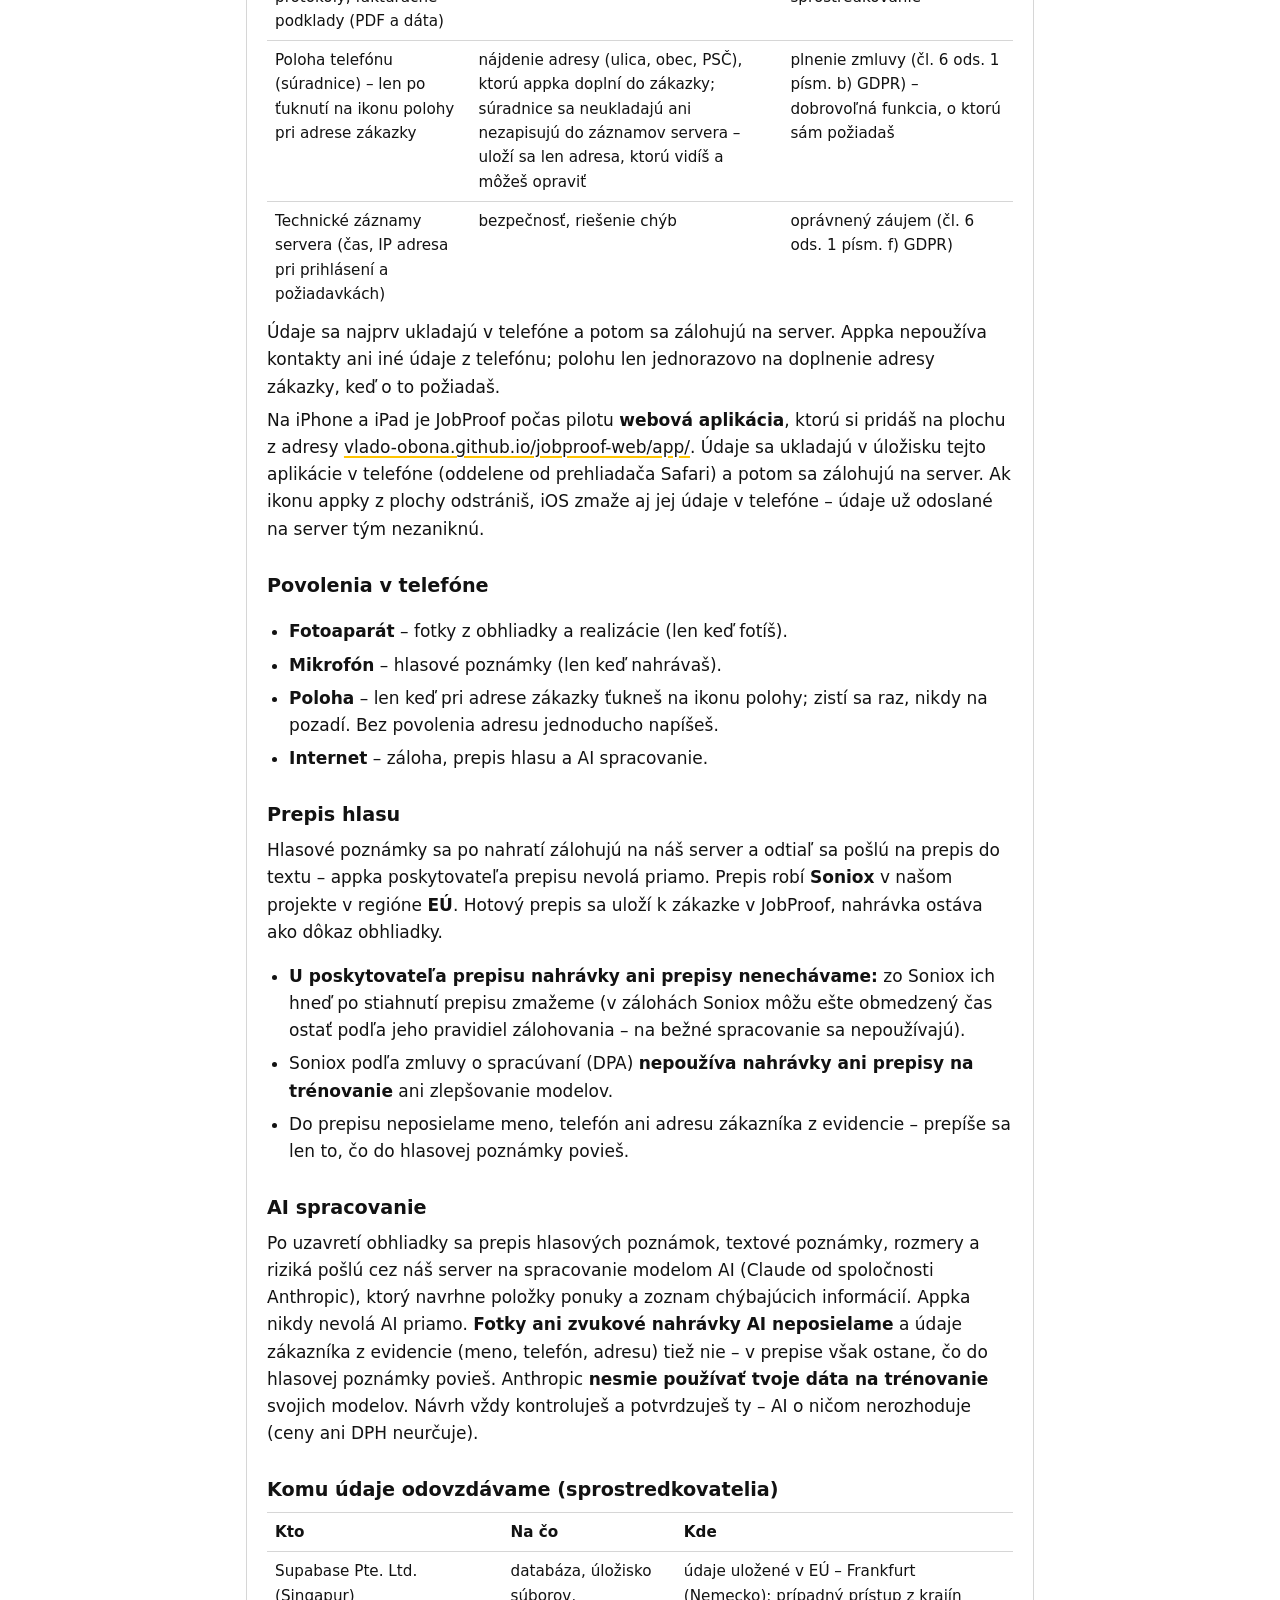
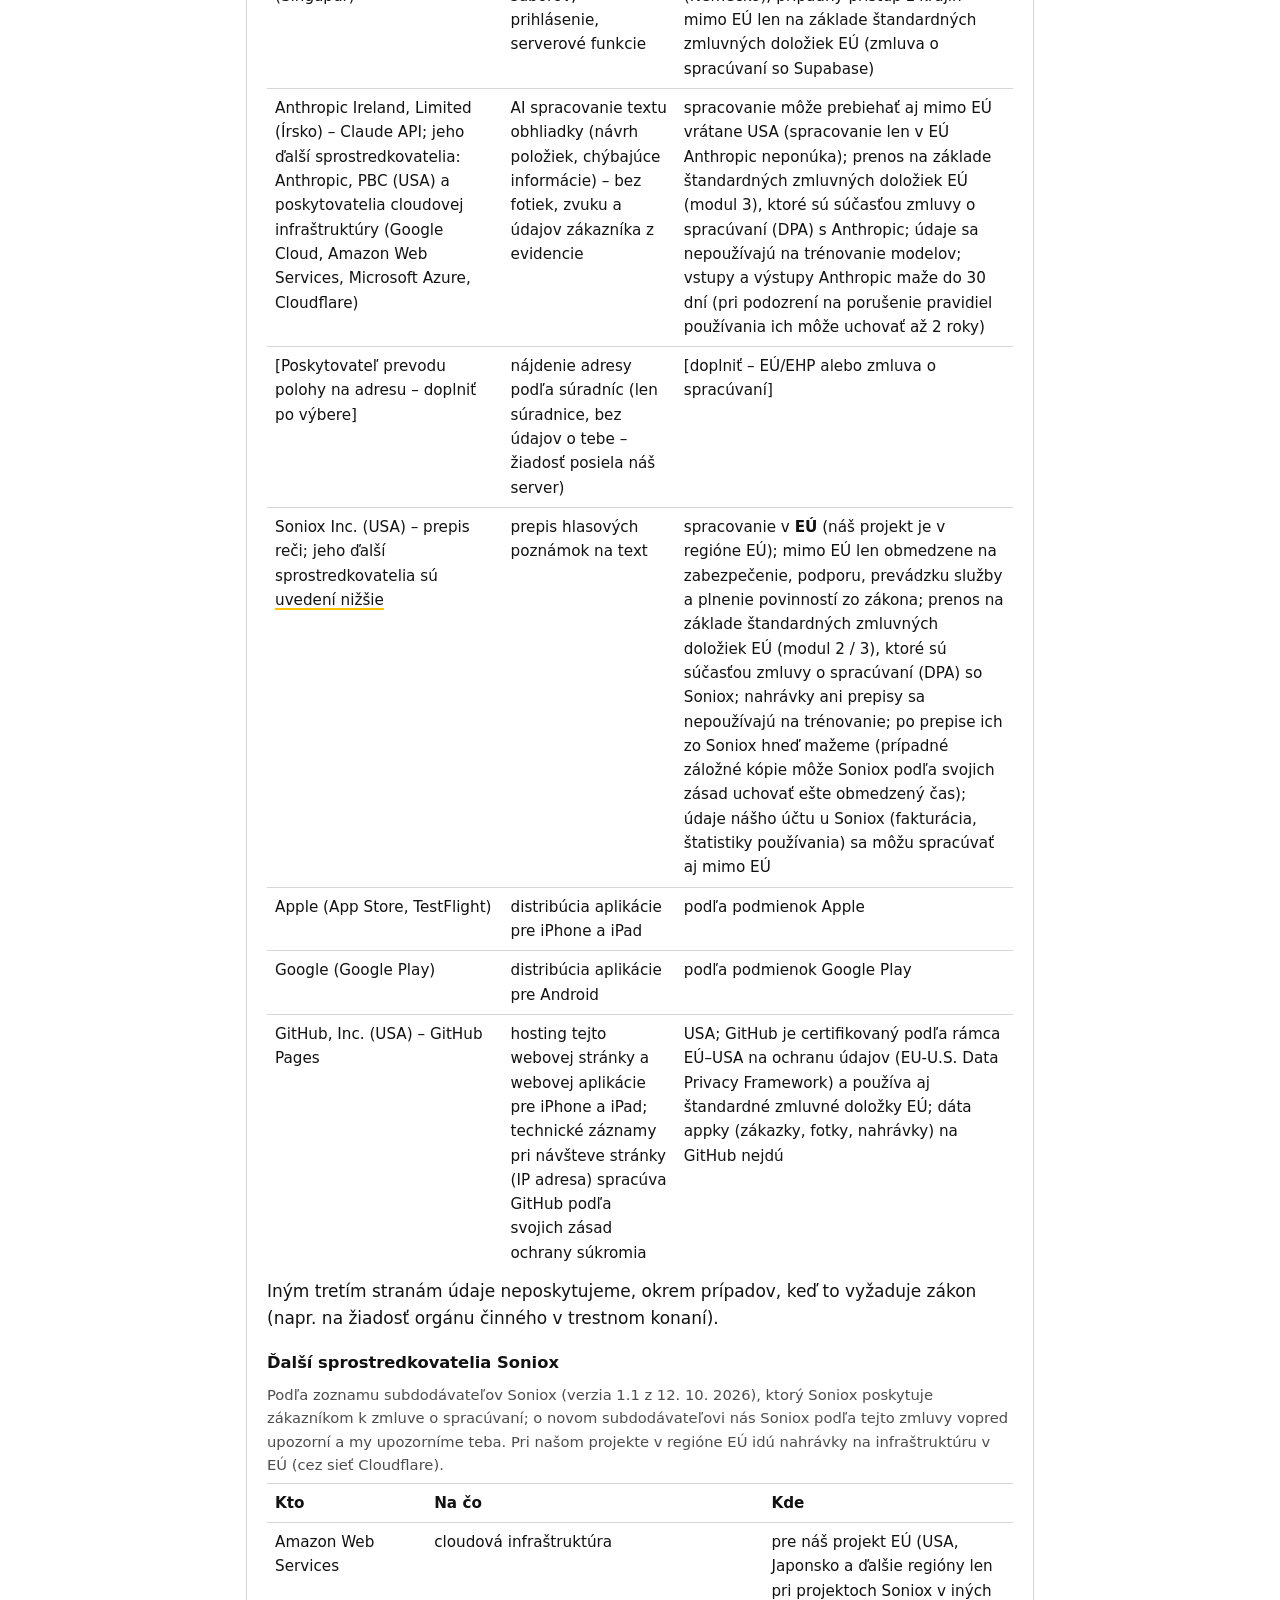
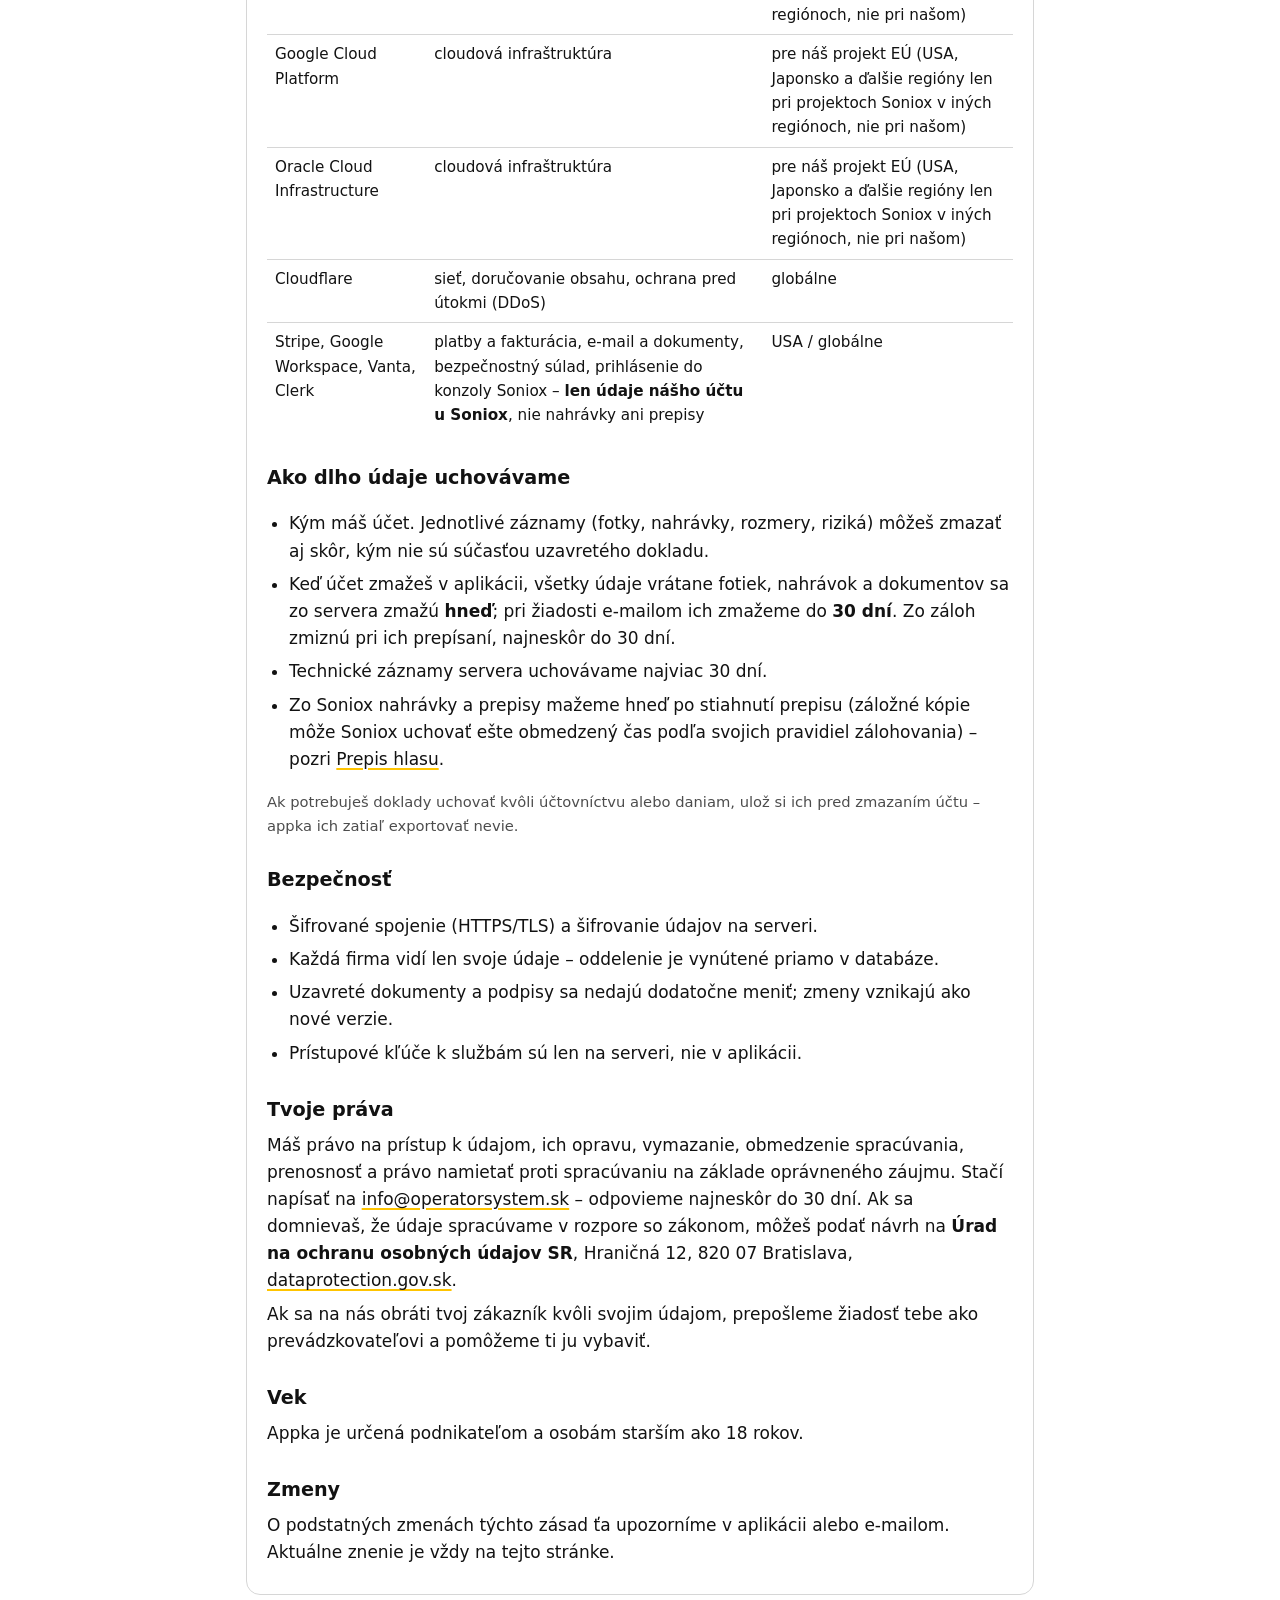
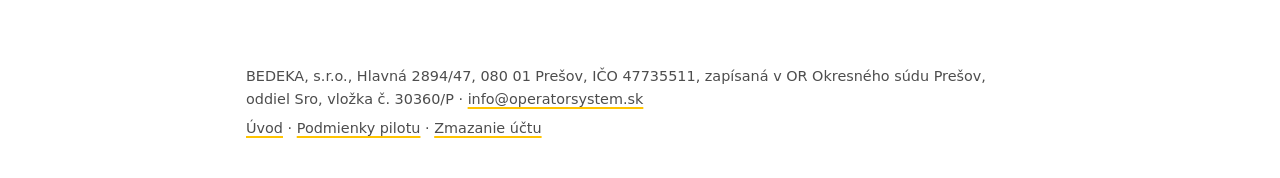
==== commit 729f2064: "Zmazanie účtu: texty podľa appky (okamžité zmazanie, bez exportu) - zmazanie-uctu: cesta v appke (Na" ====
--- a/sukromie/index.html
+++ b/sukromie/index.html
@@ -123,12 +123,12 @@
 
 <h2>Ako dlho údaje uchovávame</h2>
 <ul>
-  <li>Kým máš účet. Jednotlivé zákazky môžeš zmazať aj skôr.</li>
-  <li>Po zmazaní účtu zmažeme všetky údaje vrátane fotiek, nahrávok a dokumentov do <b>30 dní</b>; zo záloh zmiznú pri ich prepísaní, najneskôr do 30 dní.</li>
+  <li>Kým máš účet. Jednotlivé záznamy (fotky, nahrávky, rozmery, riziká) môžeš zmazať aj skôr, kým nie sú súčasťou uzavretého dokladu.</li>
+  <li>Keď účet zmažeš v aplikácii, všetky údaje vrátane fotiek, nahrávok a dokumentov sa zo servera zmažú <b>hneď</b>; pri žiadosti e-mailom ich zmažeme do <b>30 dní</b>. Zo záloh zmiznú pri ich prepísaní, najneskôr do 30 dní.</li>
   <li>Technické záznamy servera uchovávame najviac 30 dní.</li>
   <li>Zo Soniox nahrávky a prepisy mažeme hneď po stiahnutí prepisu (záložné kópie môže Soniox uchovať ešte obmedzený čas podľa svojich pravidiel zálohovania) – pozri <a href="#prepis">Prepis hlasu</a>.</li>
 </ul>
-<p class="muted">Ak potrebuješ doklady uchovať kvôli účtovníctvu alebo daniam, exportuj si ich pred zmazaním účtu.</p>
+<p class="muted">Ak potrebuješ doklady uchovať kvôli účtovníctvu alebo daniam, ulož si ich pred zmazaním účtu – appka ich zatiaľ exportovať nevie.</p>
 
 <h2>Bezpečnosť</h2>
 <ul>
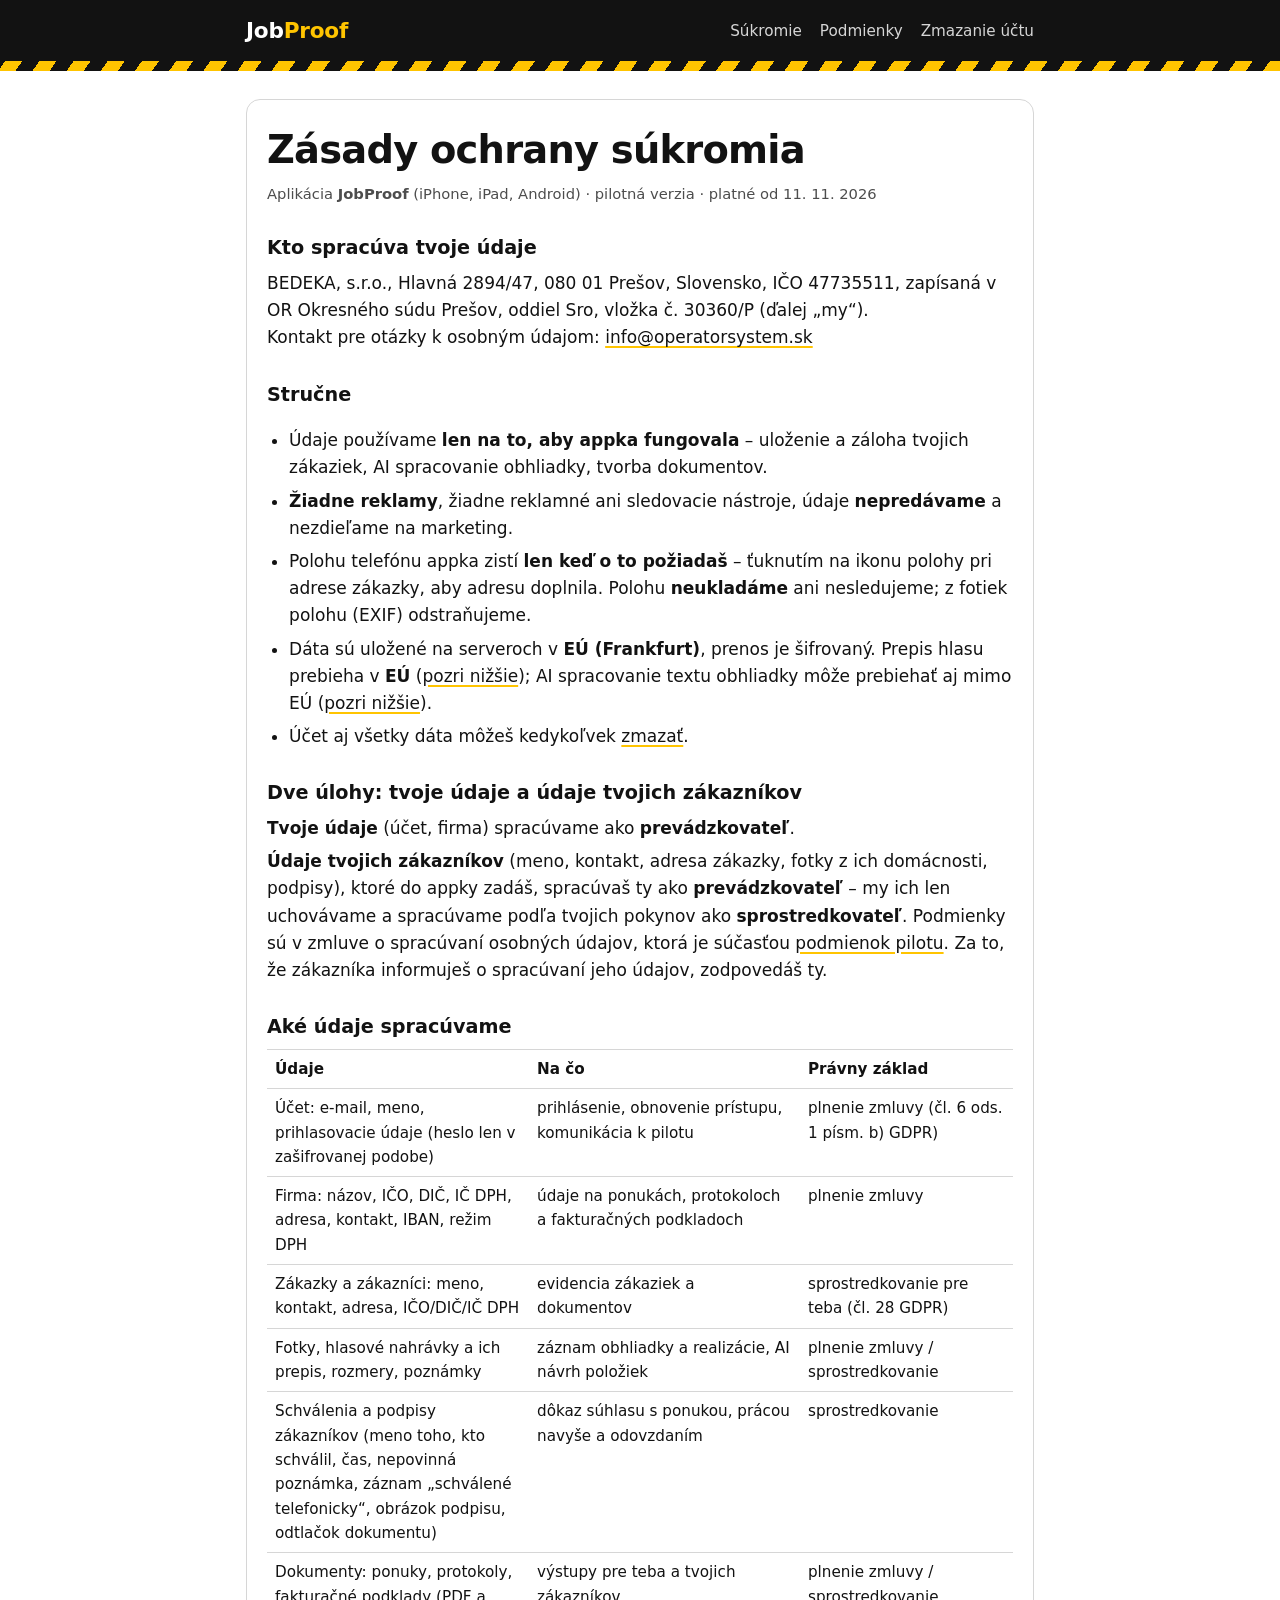
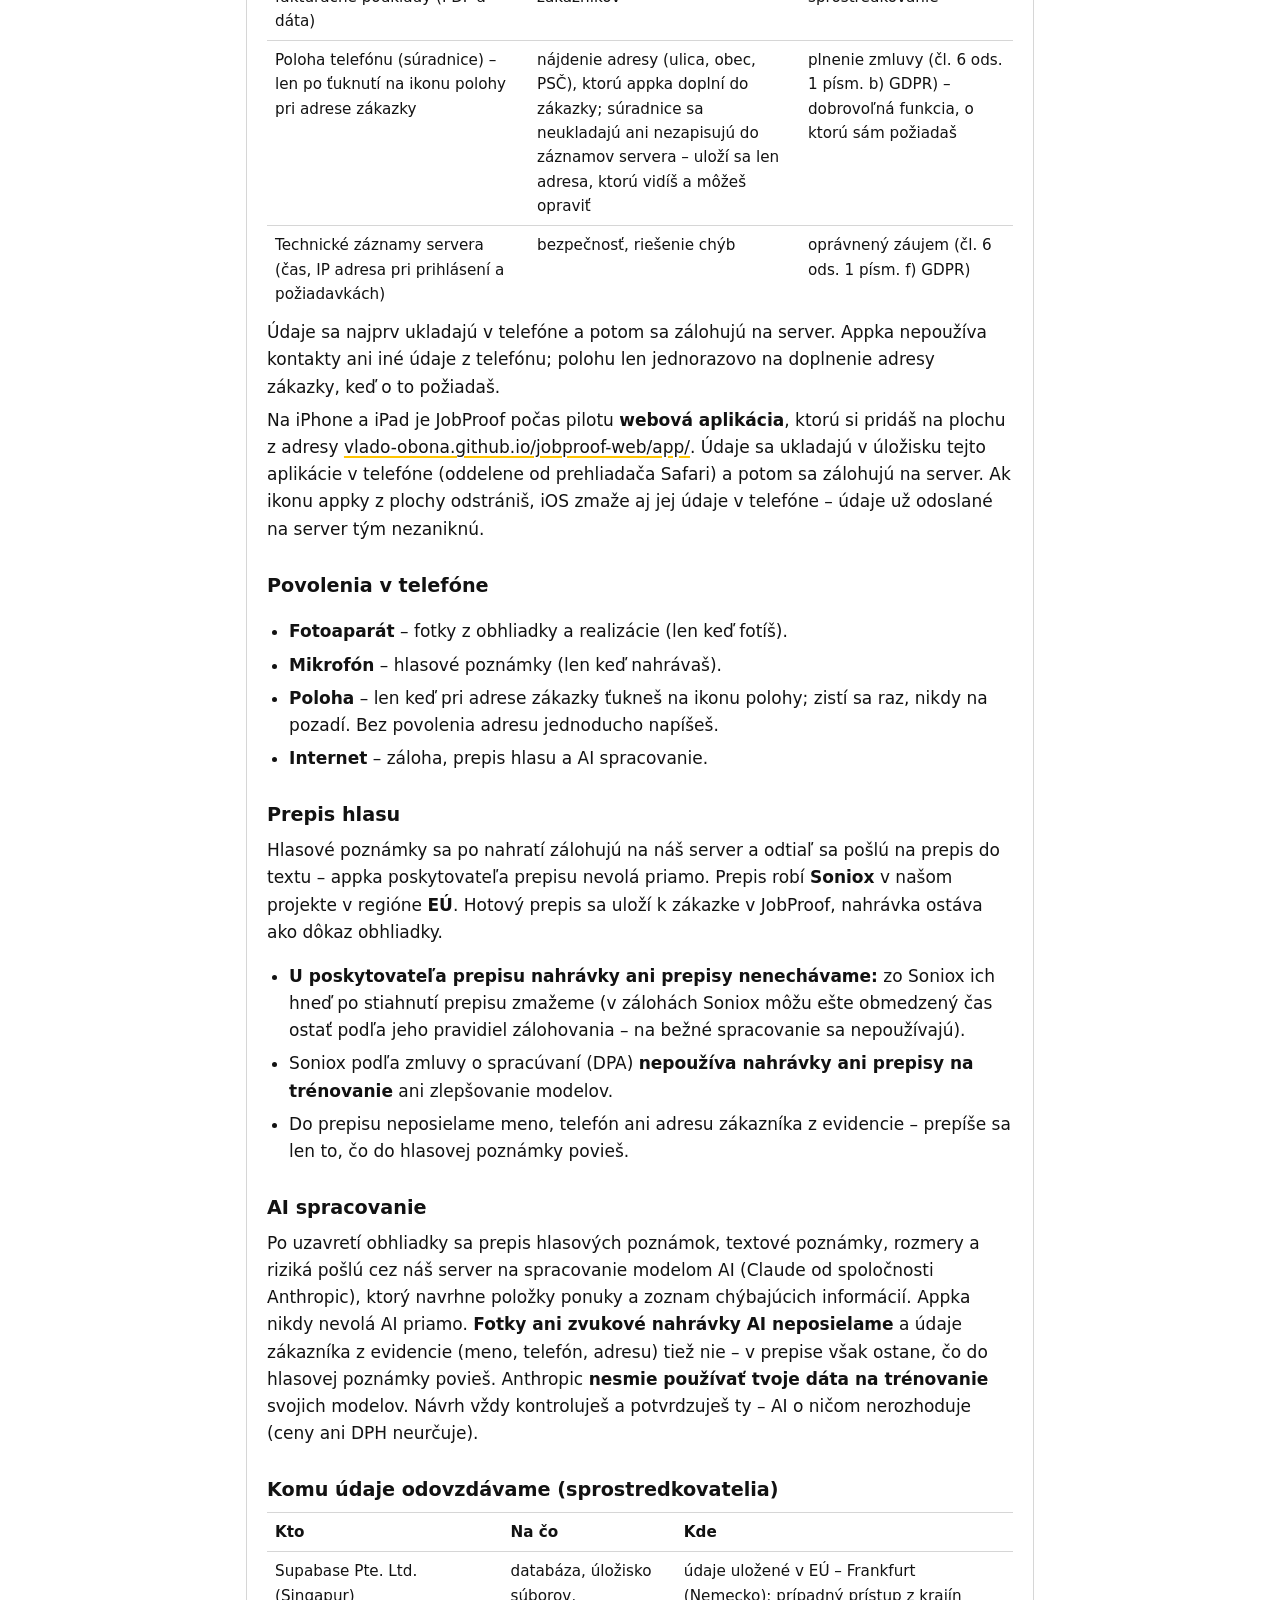
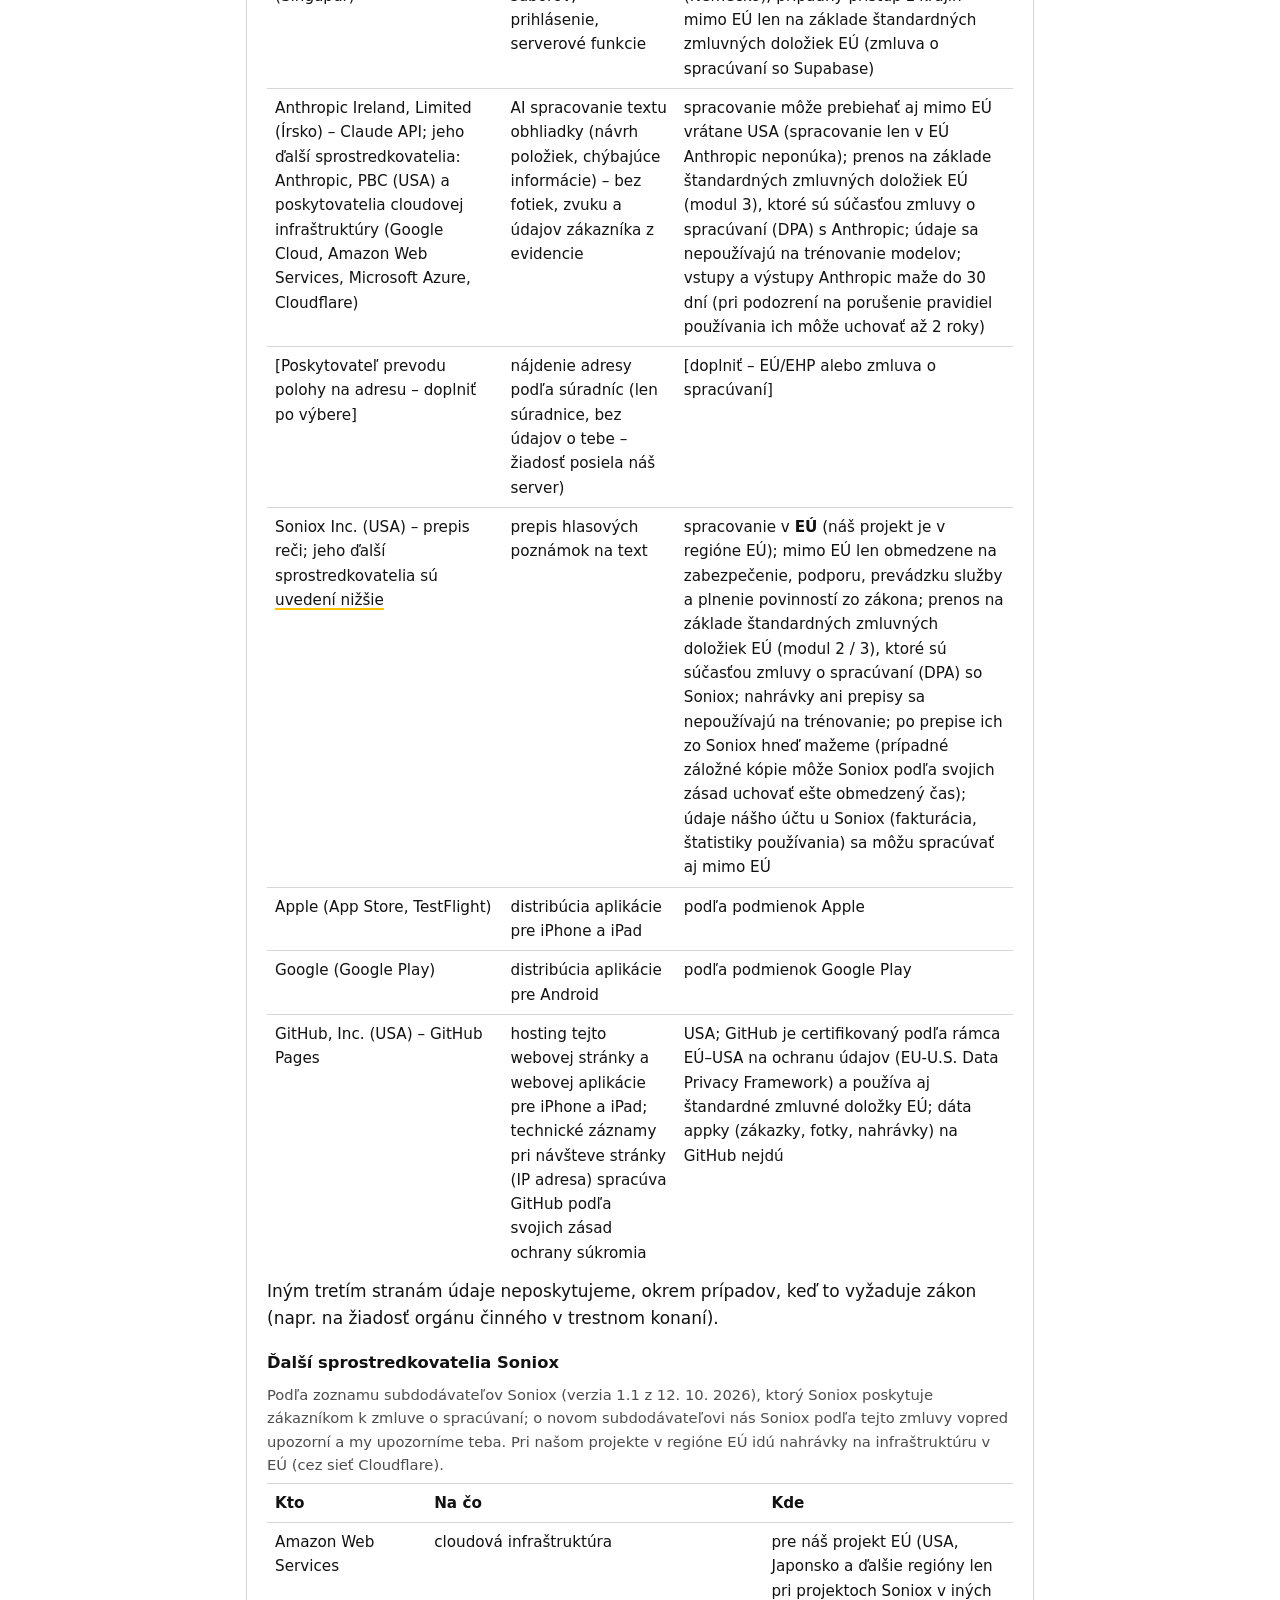
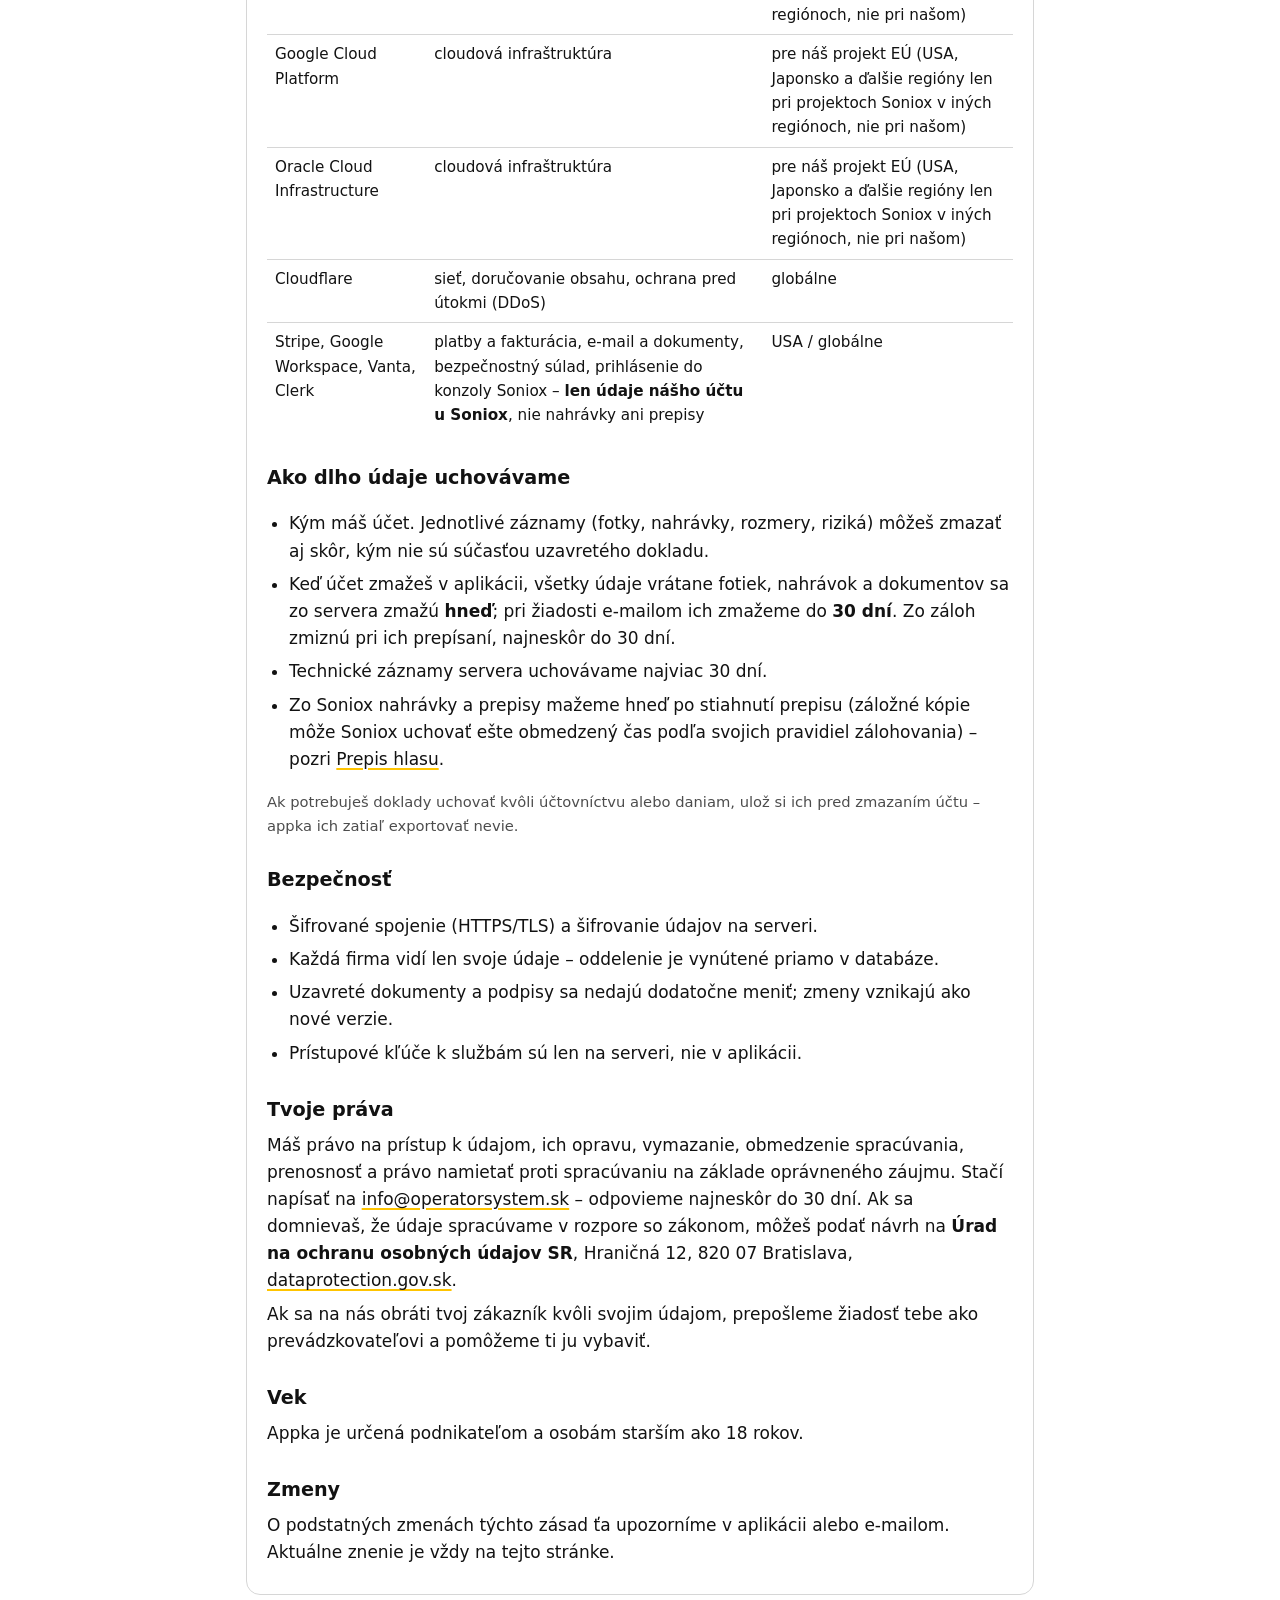
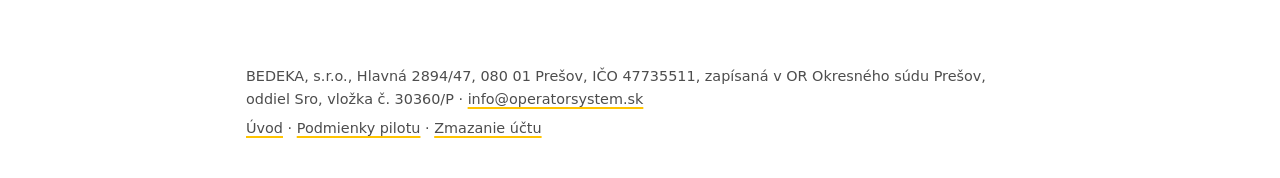
==== commit eac48c31: "Zásady a VOP: schválenia a podpisy zákazníkov – meno, poznámka, „schválené telefonicky“; VOP § 5 bez" ====
--- a/sukromie/index.html
+++ b/sukromie/index.html
@@ -49,7 +49,7 @@
   <tr><td>Firma: názov, IČO, DIČ, IČ DPH, adresa, kontakt, IBAN, režim DPH</td><td>údaje na ponukách, protokoloch a fakturačných podkladoch</td><td>plnenie zmluvy</td></tr>
   <tr><td>Zákazky a zákazníci: meno, kontakt, adresa, IČO/DIČ/IČ DPH</td><td>evidencia zákaziek a dokumentov</td><td>sprostredkovanie pre teba (čl. 28 GDPR)</td></tr>
   <tr><td>Fotky, hlasové nahrávky a ich prepis, rozmery, poznámky</td><td>záznam obhliadky a realizácie, AI návrh položiek</td><td>plnenie zmluvy / sprostredkovanie</td></tr>
-  <tr><td>Podpisy zákazníkov (obrázok podpisu, čas, odtlačok dokumentu)</td><td>dôkaz súhlasu s ponukou, prácou navyše a odovzdaním</td><td>sprostredkovanie</td></tr>
+  <tr><td>Schválenia a podpisy zákazníkov (meno toho, kto schválil, čas, nepovinná poznámka, záznam „schválené telefonicky“, obrázok podpisu, odtlačok dokumentu)</td><td>dôkaz súhlasu s ponukou, prácou navyše a odovzdaním</td><td>sprostredkovanie</td></tr>
   <tr><td>Dokumenty: ponuky, protokoly, fakturačné podklady (PDF a dáta)</td><td>výstupy pre teba a tvojich zákazníkov</td><td>plnenie zmluvy / sprostredkovanie</td></tr>
   <tr><td>Poloha telefónu (súradnice) – len po ťuknutí na ikonu polohy pri adrese zákazky</td><td>nájdenie adresy (ulica, obec, PSČ), ktorú appka doplní do zákazky; súradnice sa neukladajú ani nezapisujú do záznamov servera – uloží sa len adresa, ktorú vidíš a môžeš opraviť</td><td>plnenie zmluvy (čl. 6 ods. 1 písm. b) GDPR) – dobrovoľná funkcia, o ktorú sám požiadaš</td></tr>
   <tr><td>Technické záznamy servera (čas, IP adresa pri prihlásení a požiadavkách)</td><td>bezpečnosť, riešenie chýb</td><td>oprávnený záujem (čl. 6 ods. 1 písm. f) GDPR)</td></tr>
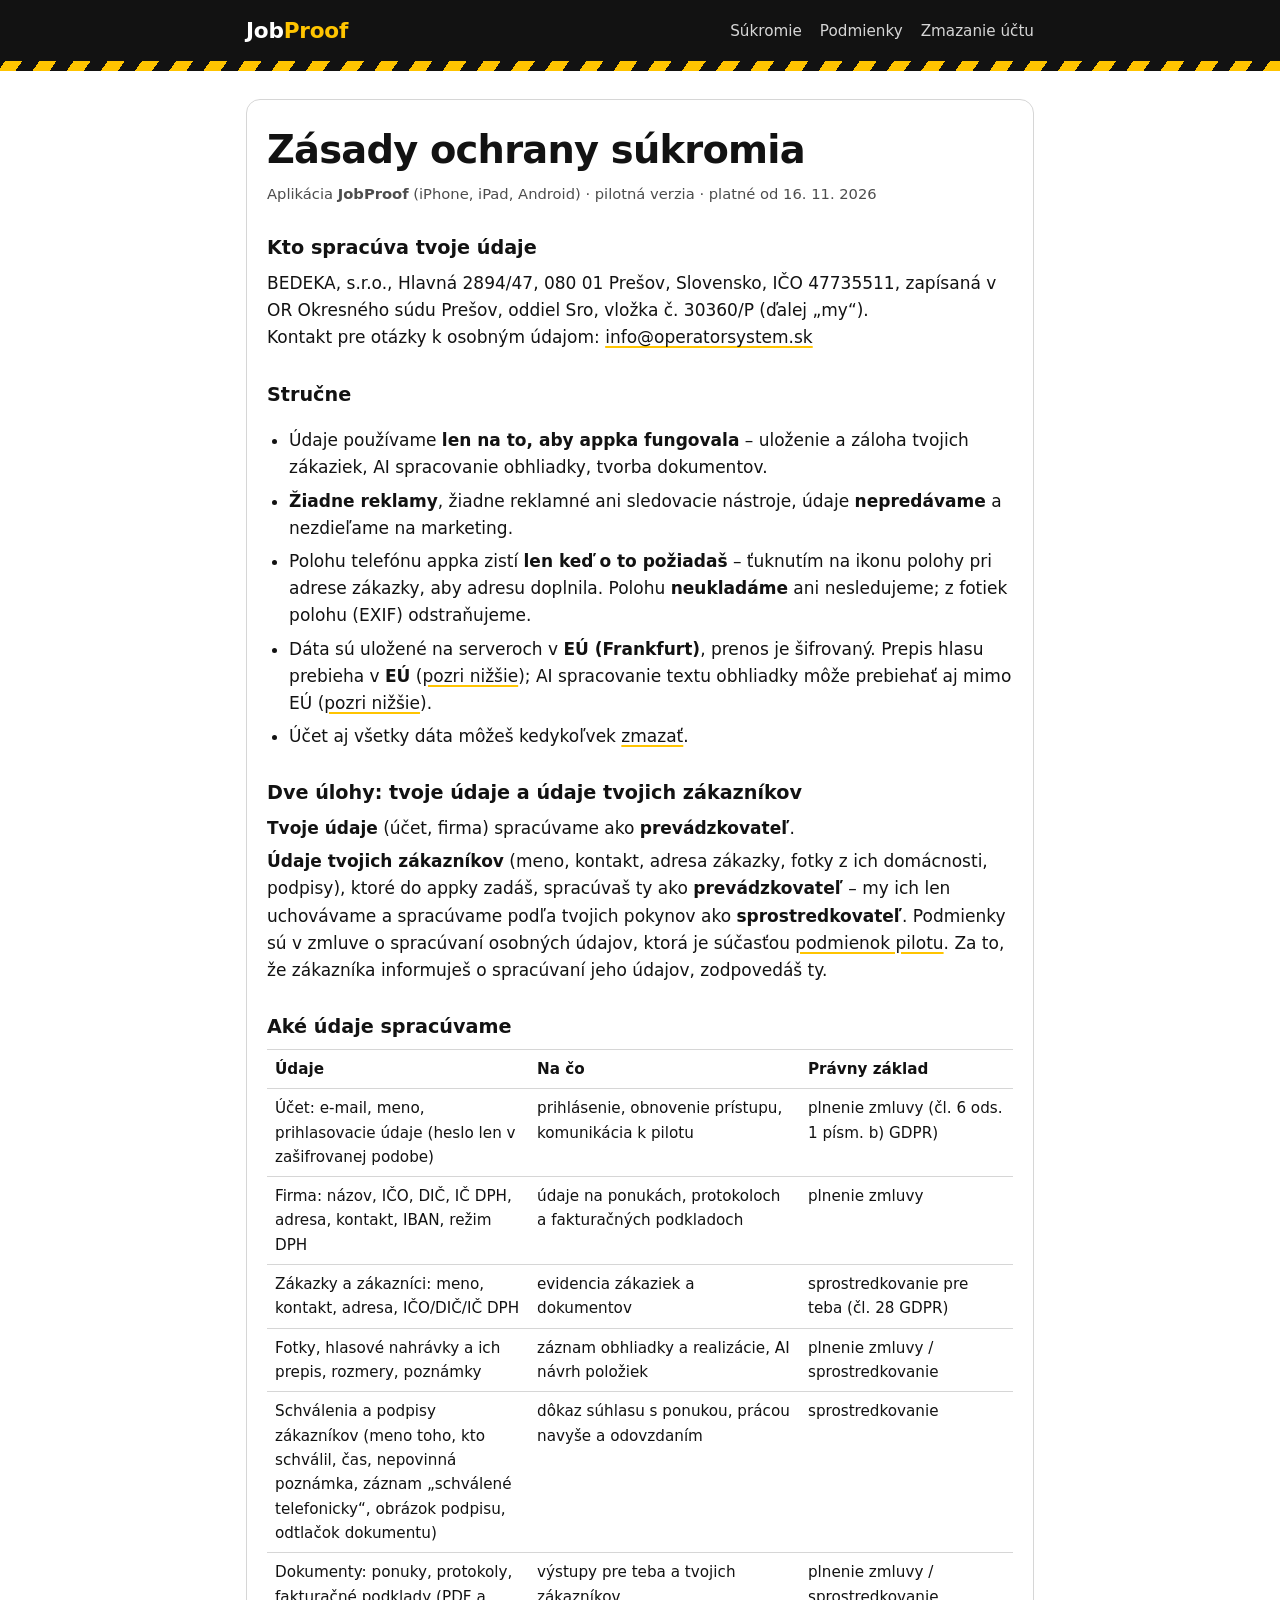
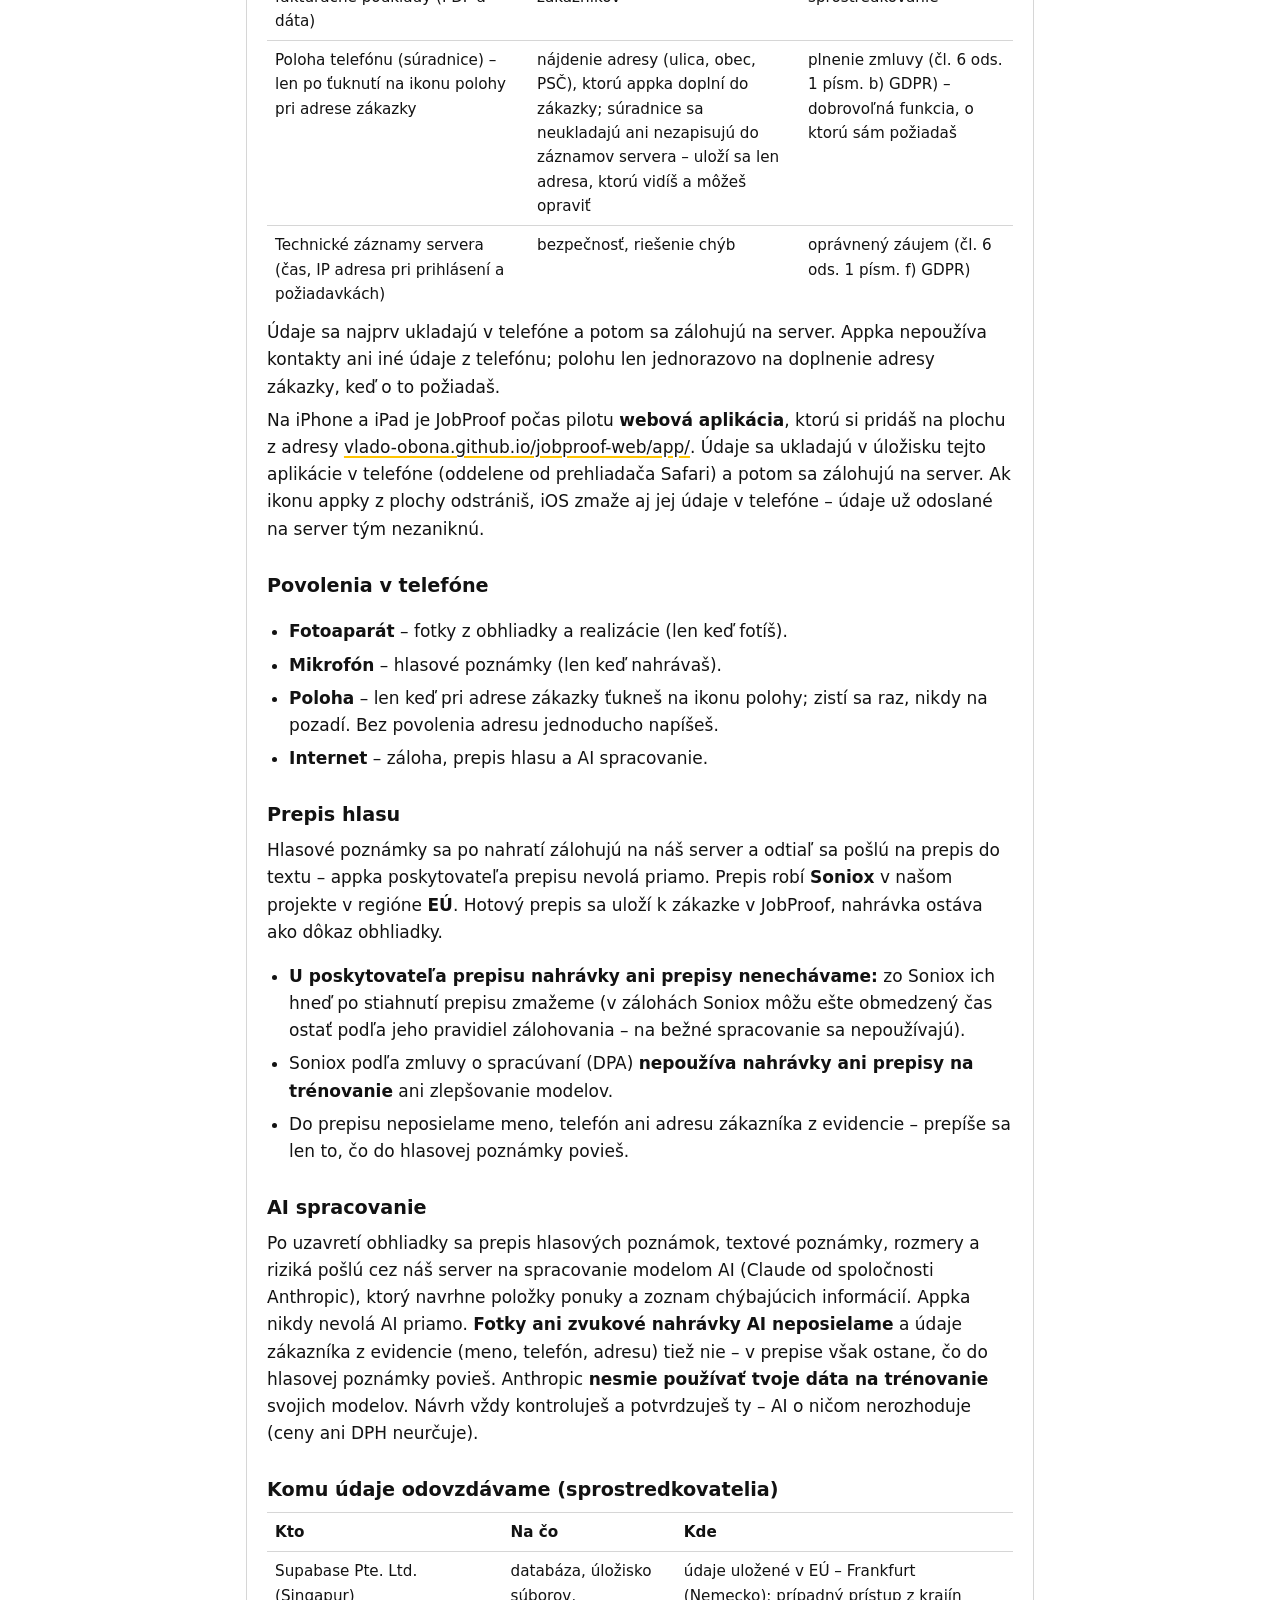
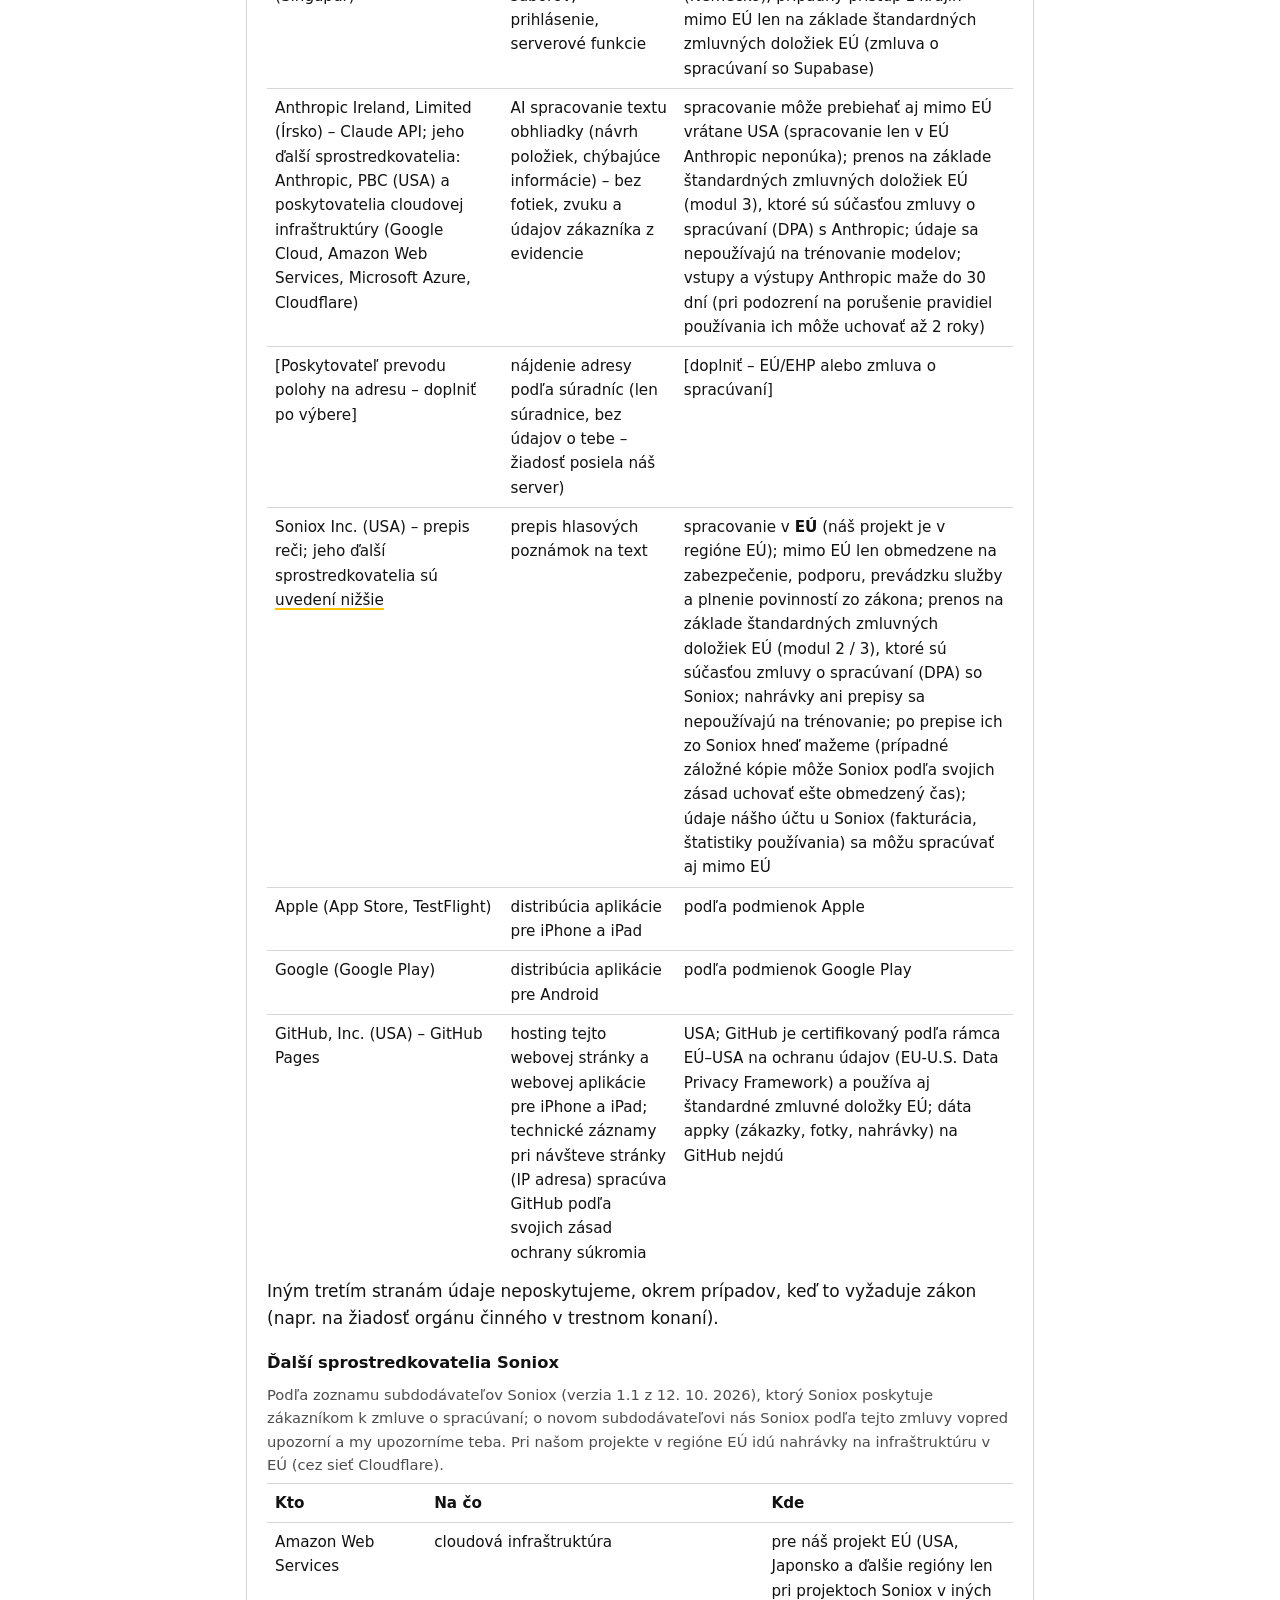
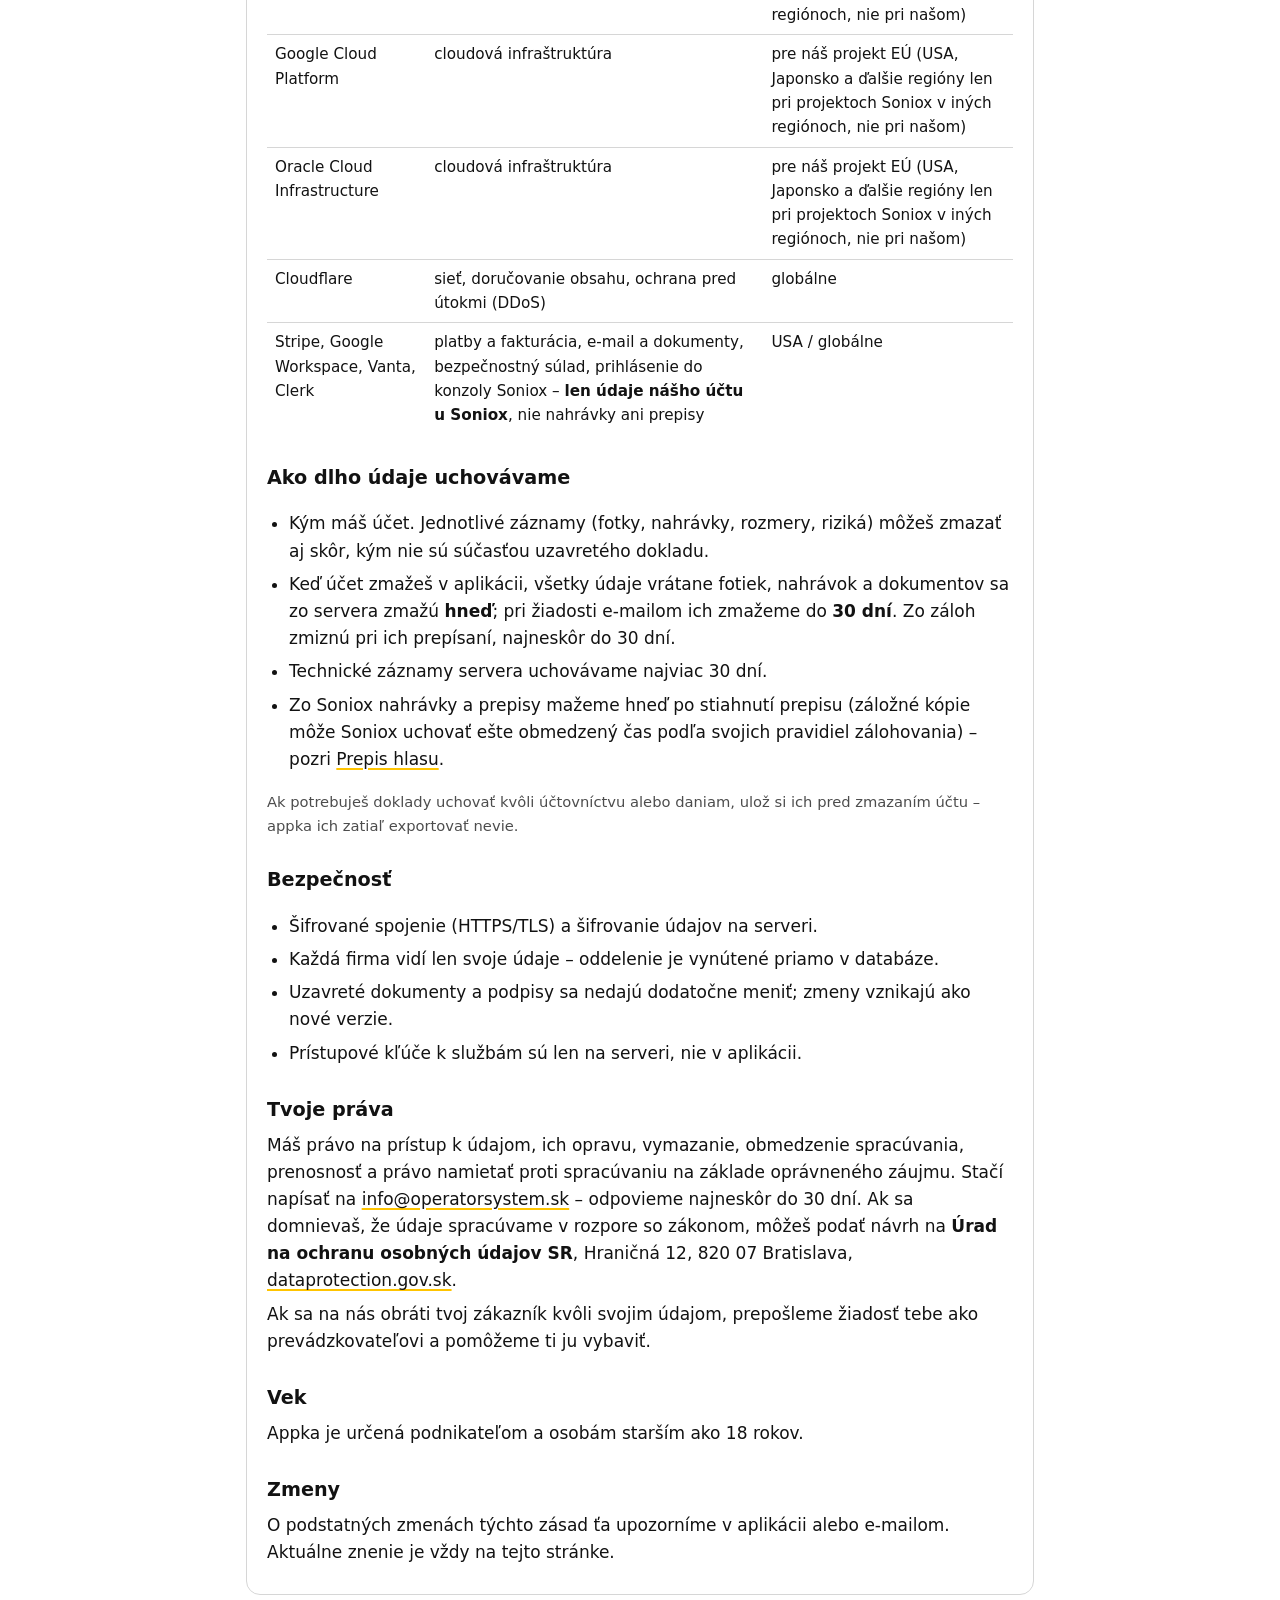
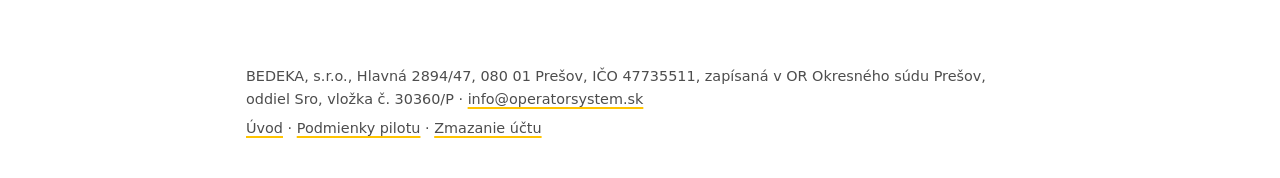
==== commit 0a11b97c: "Platné od 16. 11. 2026, zmazanie účtu: [30] → 30 Co-Authored-By: Claude Opus 5.5 <noreply@anthropic." ====
--- a/sukromie/index.html
+++ b/sukromie/index.html
@@ -19,7 +19,7 @@
 <main>
 <div class="card">
 <h1>Zásady ochrany súkromia</h1>
-<p class="muted">Aplikácia <b>JobProof</b> (iPhone, iPad, Android) · pilotná verzia · platné od 11. 11. 2026</p>
+<p class="muted">Aplikácia <b>JobProof</b> (iPhone, iPad, Android) · pilotná verzia · platné od 16. 11. 2026</p>
 
 <h2>Kto spracúva tvoje údaje</h2>
 <p>BEDEKA, s.r.o., Hlavná 2894/47, 080 01 Prešov, Slovensko, IČO 47735511, zapísaná v OR Okresného súdu Prešov, oddiel Sro, vložka č. 30360/P (ďalej „my“).<br>
